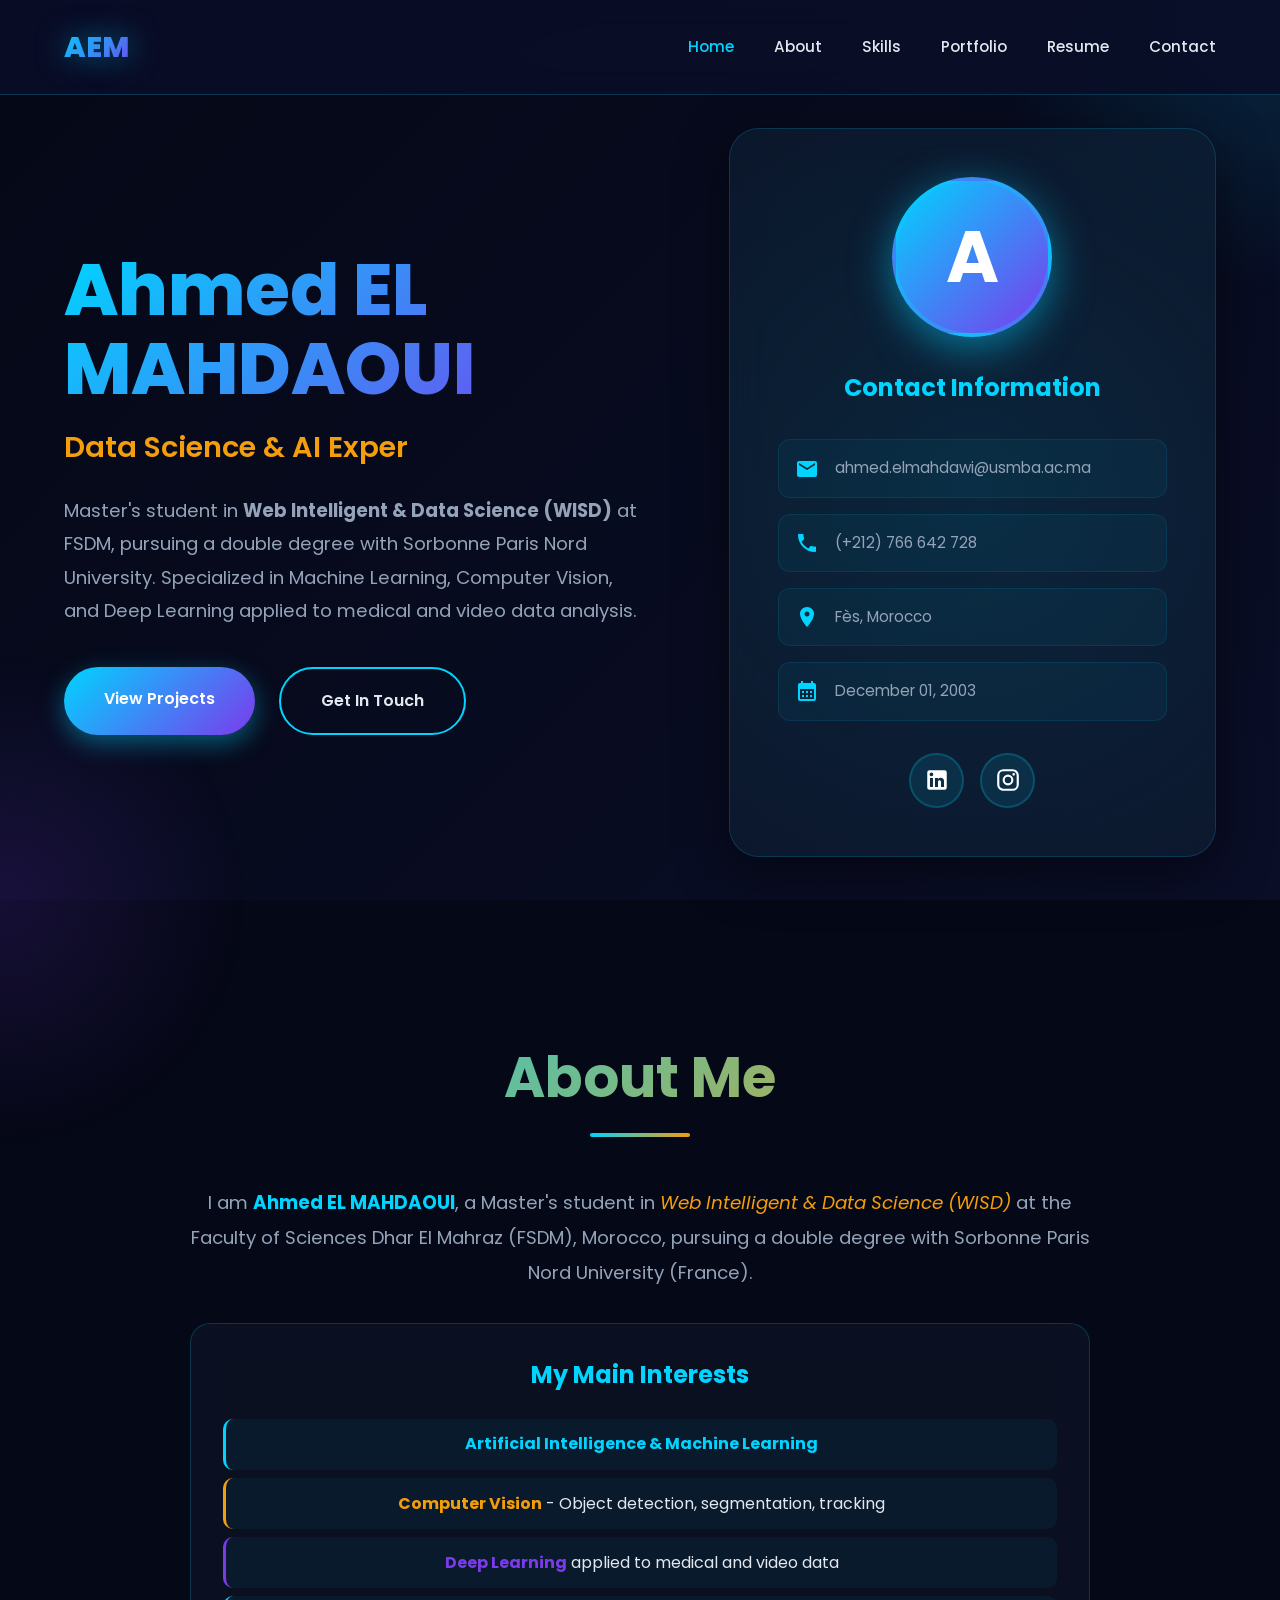
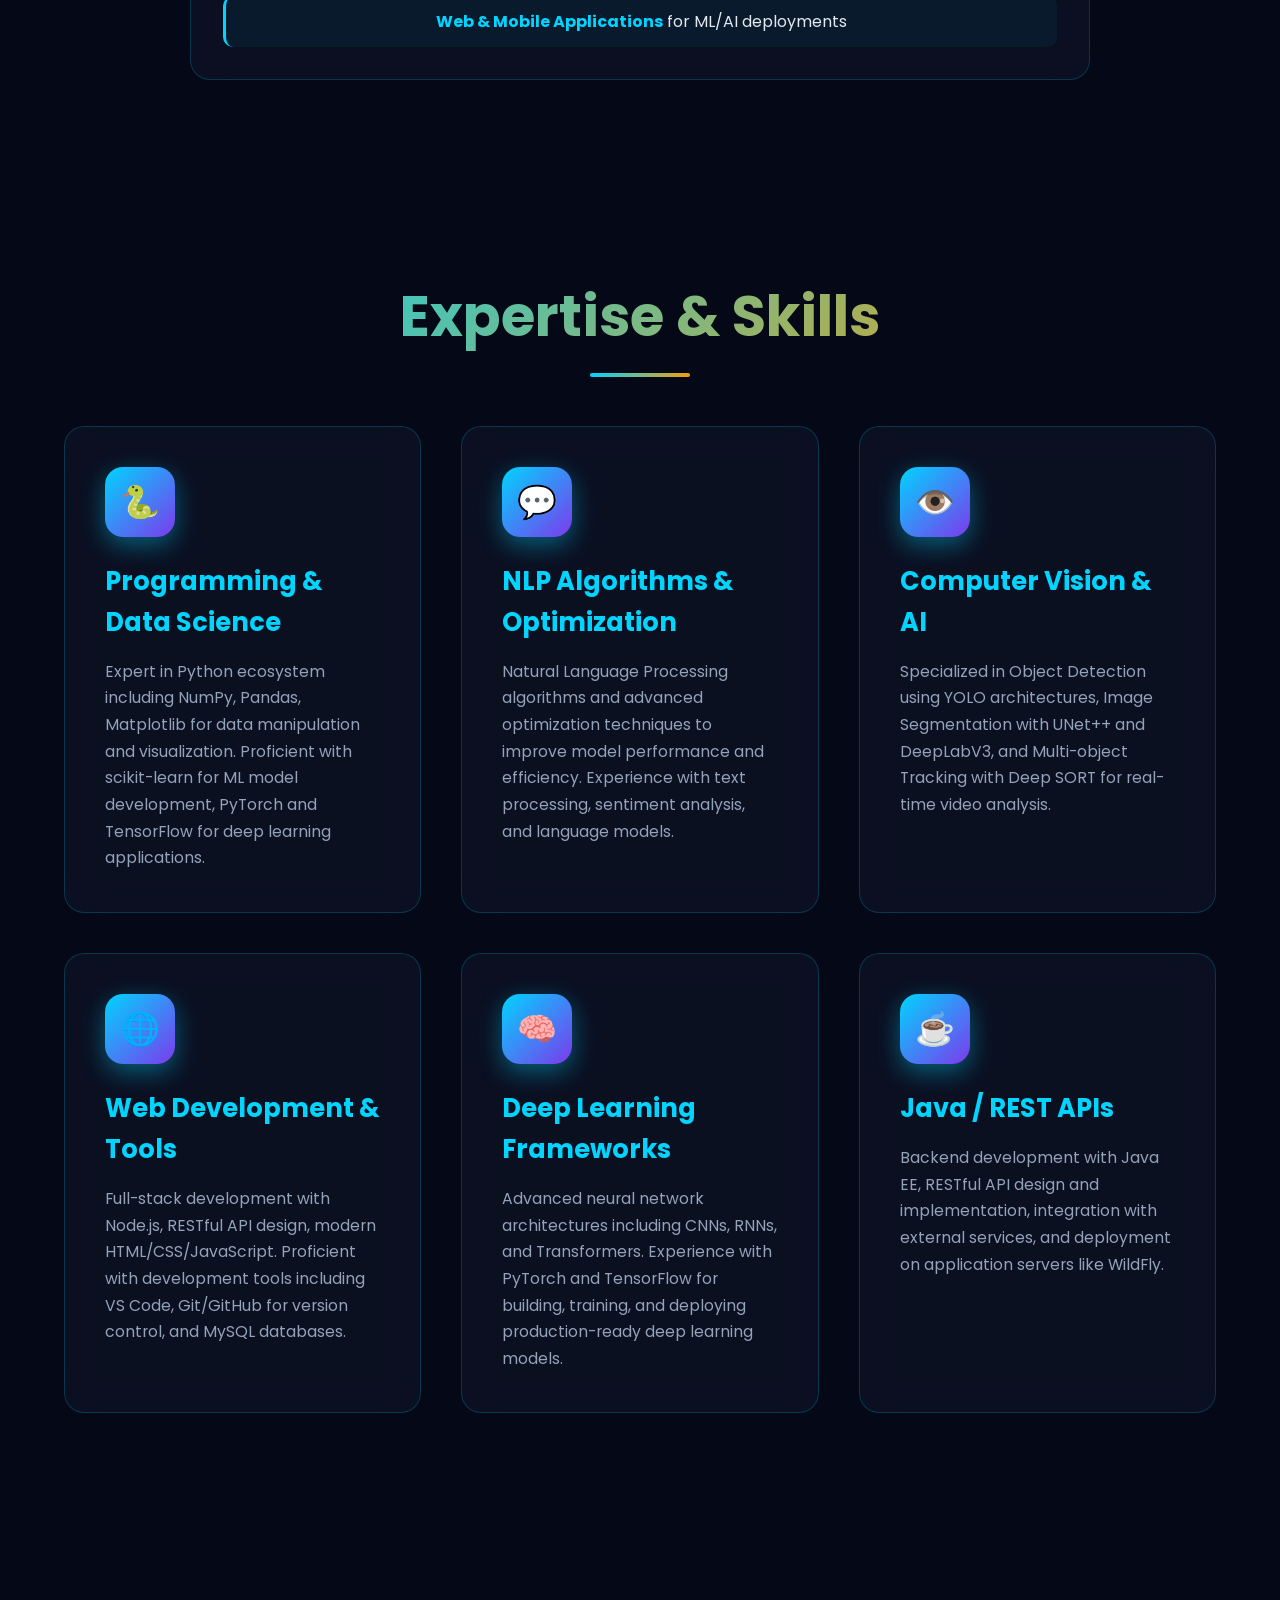
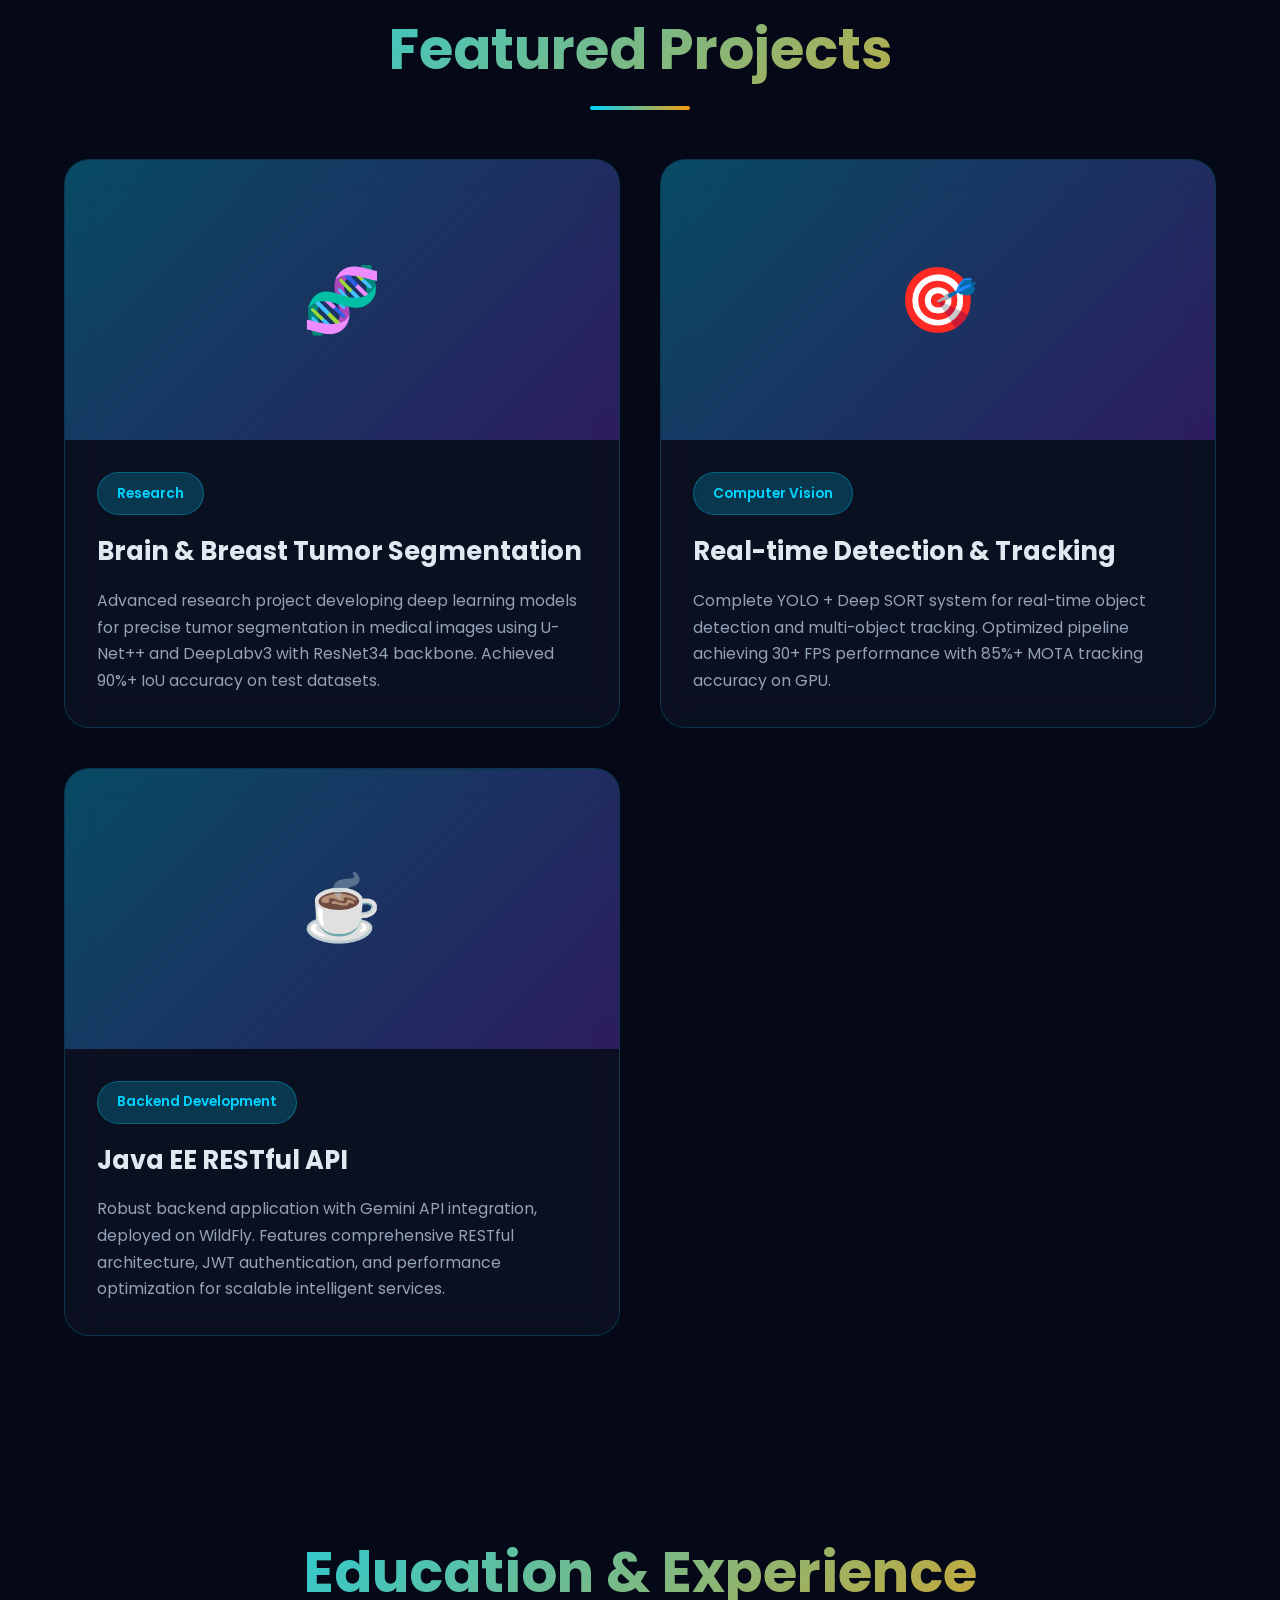
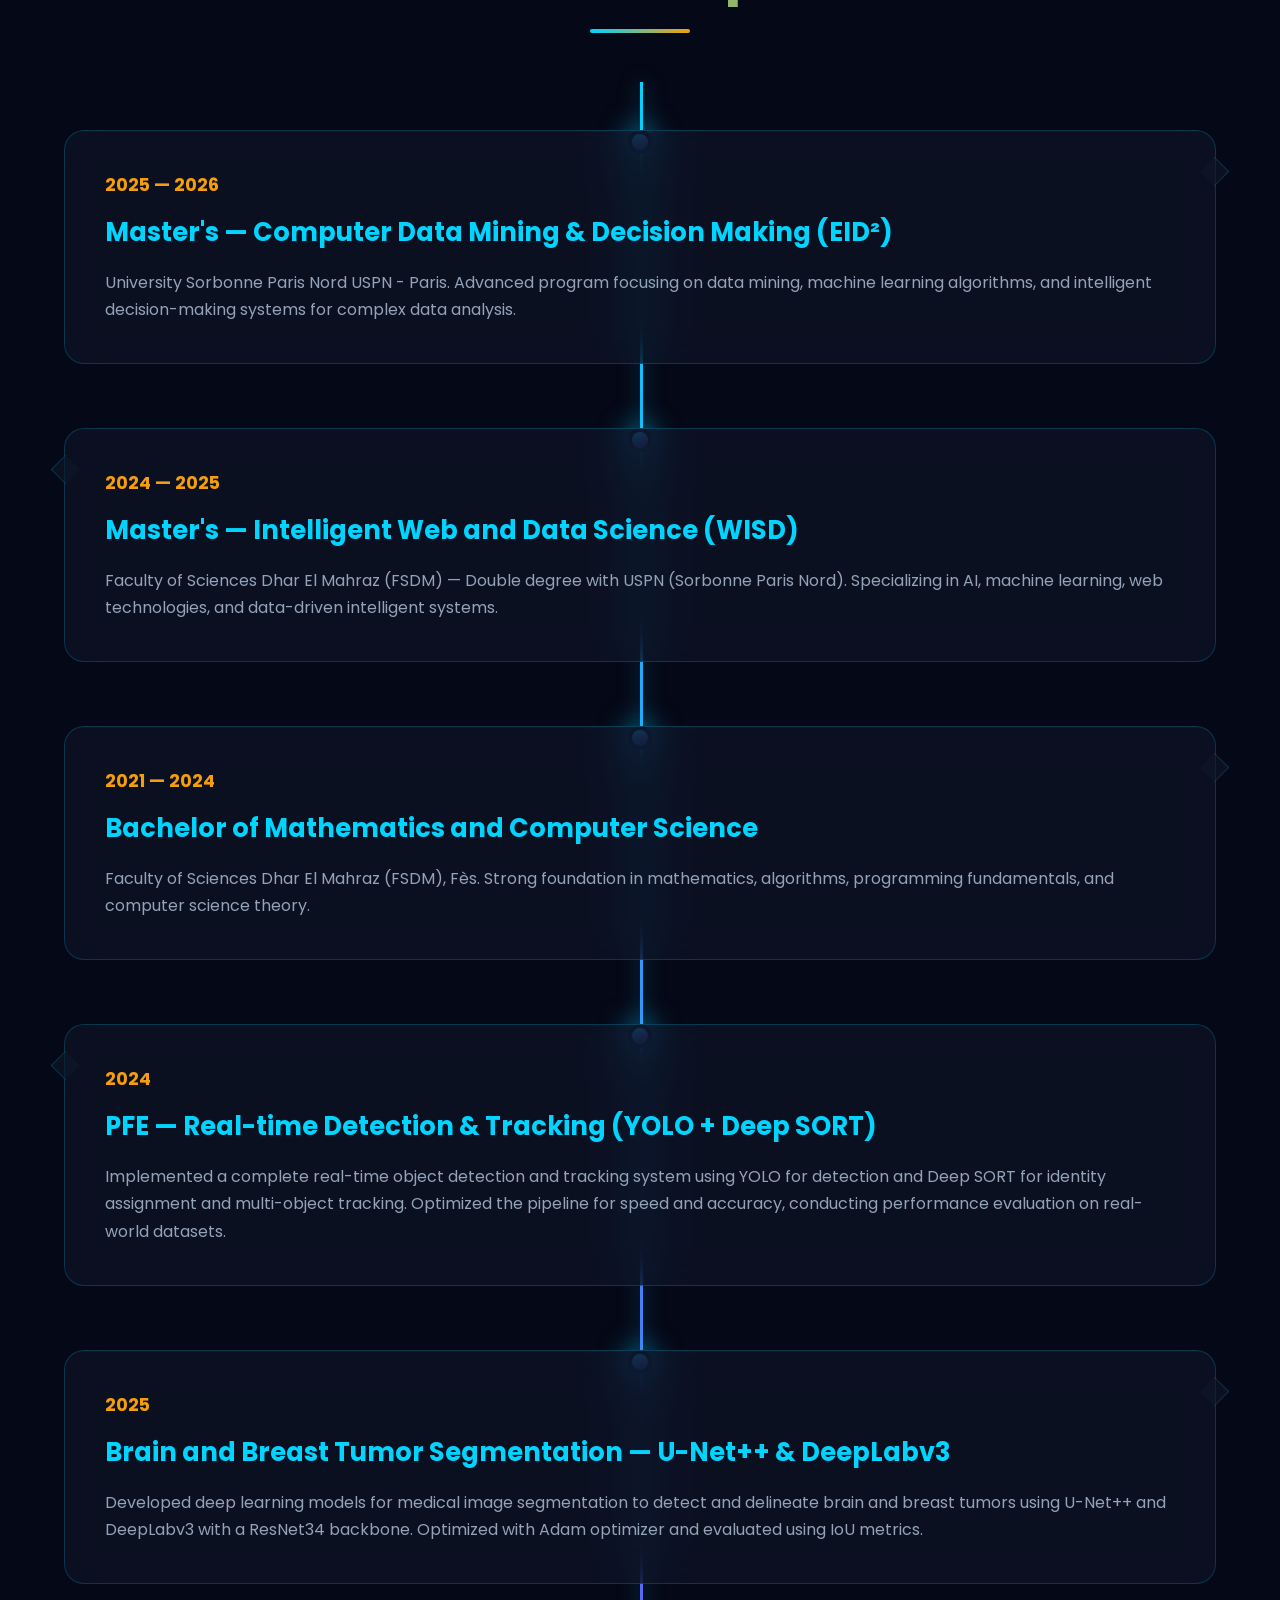
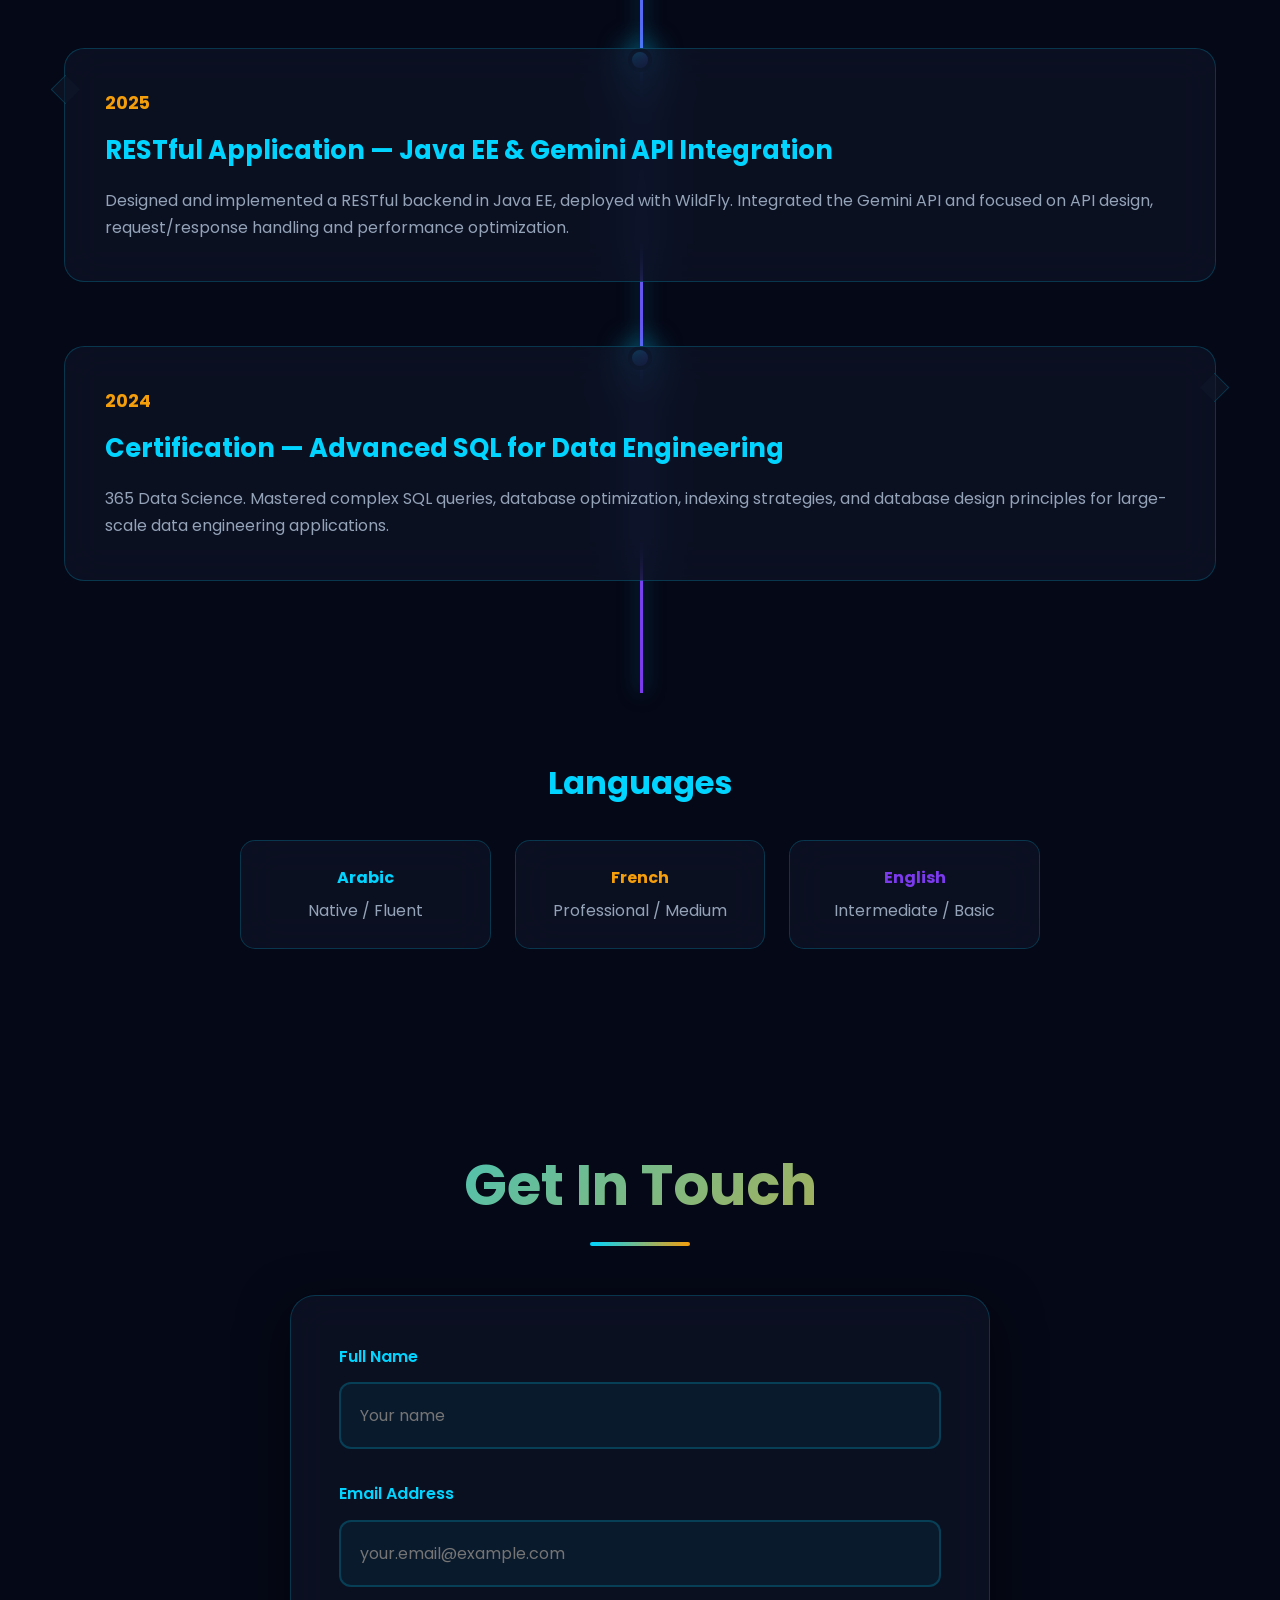
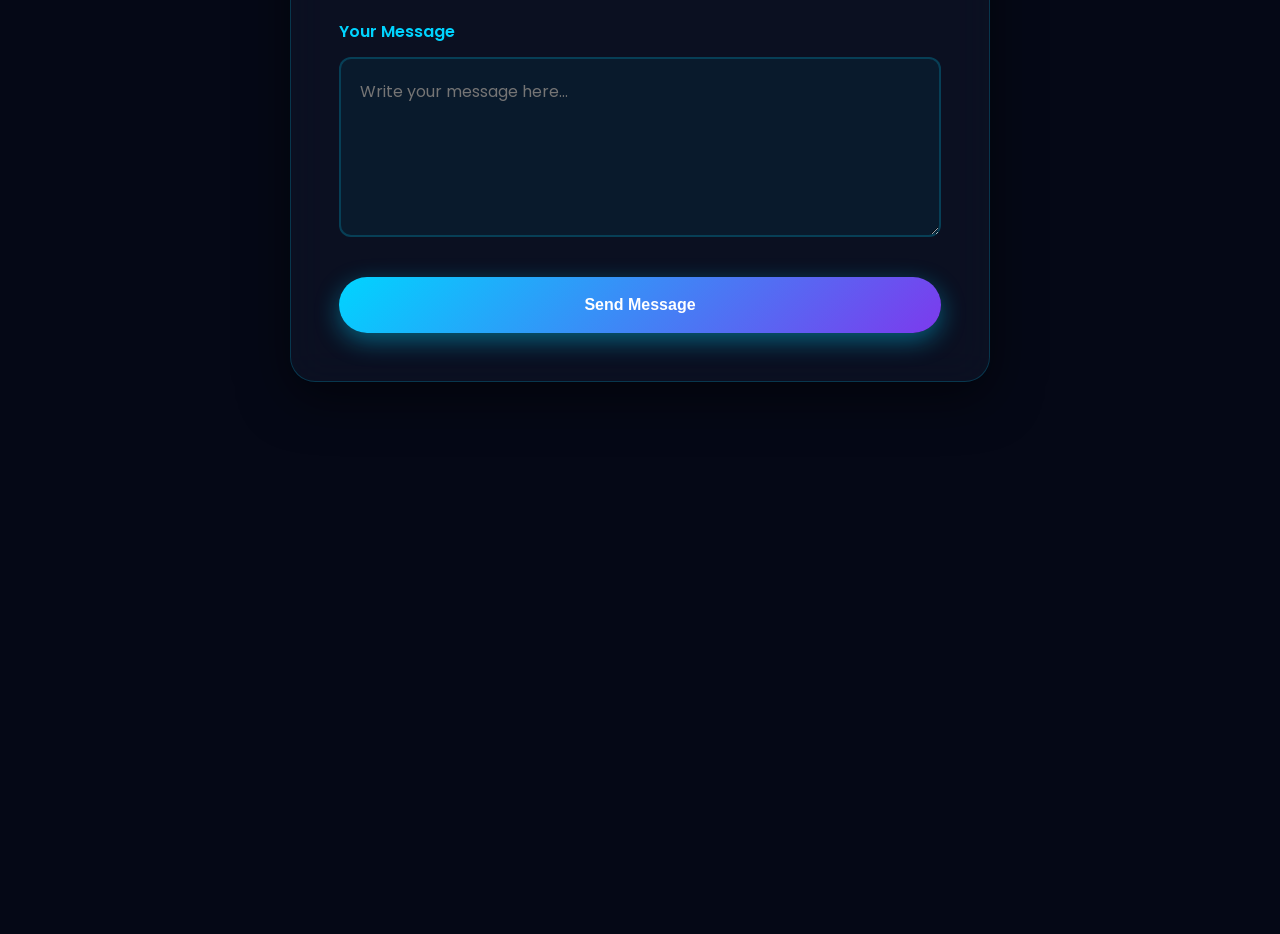
==== index.html @ 6e20c912 "Update email address in contact information" ====
<!DOCTYPE html>
<html lang="en">
<head>
  <meta charset="UTF-8">
  <meta name="viewport" content="width=device-width, initial-scale=1.0">
  <title>Ahmed EL MAHDAOUI | Data Science & AI Expert</title>
  <link href="https://fonts.googleapis.com/css2?family=Poppins:wght@300;400;500;600;700;800&display=swap" rel="stylesheet">
  <style>
    * {
      margin: 0;
      padding: 0;
      box-sizing: border-box;
    }

    :root {
      --primary: #00d4ff;
      --secondary: #7c3aed;
      --accent: #f59e0b;
      --dark: #0a0e27;
      --darker: #050816;
      --card-bg: rgba(15, 23, 42, 0.6);
      --light: #e2e8f0;
      --gray: #94a3b8;
    }

    body {
      font-family: 'Poppins', sans-serif;
      background: var(--darker);
      color: var(--light);
      overflow-x: hidden;
      line-height: 1.6;
    }

    /* Animated Background */
    .bg-animation {
      position: fixed;
      top: 0;
      left: 0;
      width: 100%;
      height: 100%;
      z-index: -1;
      background: linear-gradient(135deg, var(--darker) 0%, var(--dark) 100%);
    }

    .bg-animation::before {
      content: '';
      position: absolute;
      width: 600px;
      height: 600px;
      background: radial-gradient(circle, rgba(0, 212, 255, 0.15) 0%, transparent 70%);
      border-radius: 50%;
      top: -300px;
      right: -300px;
      animation: float 25s ease-in-out infinite;
    }

    .bg-animation::after {
      content: '';
      position: absolute;
      width: 500px;
      height: 500px;
      background: radial-gradient(circle, rgba(124, 58, 237, 0.15) 0%, transparent 70%);
      border-radius: 50%;
      bottom: -250px;
      left: -250px;
      animation: float 20s ease-in-out infinite reverse;
    }

    @keyframes float {
      0%, 100% { transform: translate(0, 0) rotate(0deg); }
      33% { transform: translate(50px, -80px) rotate(120deg); }
      66% { transform: translate(-30px, 40px) rotate(240deg); }
    }

    /* Navigation */
    nav {
      position: fixed;
      top: 0;
      width: 100%;
      padding: 1.5rem 5%;
      background: rgba(10, 14, 39, 0.9);
      backdrop-filter: blur(15px);
      z-index: 1000;
      border-bottom: 1px solid rgba(0, 212, 255, 0.2);
      animation: slideDown 0.6s ease-out;
    }

    @keyframes slideDown {
      from { transform: translateY(-100%); opacity: 0; }
      to { transform: translateY(0); opacity: 1; }
    }

    nav .container {
      max-width: 1400px;
      margin: 0 auto;
      display: flex;
      justify-content: space-between;
      align-items: center;
    }

    .logo {
      font-size: 1.8rem;
      font-weight: 800;
      background: linear-gradient(135deg, var(--primary), var(--secondary));
      -webkit-background-clip: text;
      -webkit-text-fill-color: transparent;
      background-clip: text;
      text-shadow: 0 0 30px rgba(0, 212, 255, 0.5);
    }

    .nav-links {
      display: flex;
      gap: 2.5rem;
      list-style: none;
    }

    .nav-links a {
      color: var(--light);
      text-decoration: none;
      font-weight: 500;
      position: relative;
      transition: all 0.3s;
      font-size: 0.95rem;
    }

    .nav-links a::after {
      content: '';
      position: absolute;
      bottom: -5px;
      left: 0;
      width: 0;
      height: 2px;
      background: linear-gradient(90deg, var(--primary), var(--accent));
      transition: width 0.3s;
    }

    .nav-links a:hover {
      color: var(--primary);
    }

    .nav-links a:hover::after {
      width: 100%;
    }

    /* Hero Section */
    .hero {
      min-height: 100vh;
      display: flex;
      align-items: center;
      padding: 8rem 5% 5rem;
      position: relative;
    }

    .hero-content {
      max-width: 1400px;
      margin: 0 auto;
      width: 100%;
      display: grid;
      grid-template-columns: 1.2fr 1fr;
      gap: 5rem;
      align-items: center;
    }

    .hero-text h1 {
      font-size: 4.5rem;
      font-weight: 800;
      margin-bottom: 1rem;
      background: linear-gradient(135deg, var(--primary), var(--secondary));
      -webkit-background-clip: text;
      -webkit-text-fill-color: transparent;
      background-clip: text;
      animation: fadeInUp 0.8s ease-out;
      line-height: 1.1;
    }

    .hero-text .subtitle {
      font-size: 1.8rem;
      color: var(--accent);
      margin-bottom: 1.5rem;
      font-weight: 600;
      animation: fadeInUp 0.8s ease-out 0.2s backwards;
    }

    .hero-text p {
      font-size: 1.15rem;
      color: var(--gray);
      margin-bottom: 2.5rem;
      line-height: 1.8;
      animation: fadeInUp 0.8s ease-out 0.4s backwards;
    }

    @keyframes fadeInUp {
      from { opacity: 0; transform: translateY(40px); }
      to { opacity: 1; transform: translateY(0); }
    }

    .cta-buttons {
      display: flex;
      gap: 1.5rem;
      animation: fadeInUp 0.8s ease-out 0.6s backwards;
    }

    .btn {
      padding: 1.2rem 2.5rem;
      border: none;
      border-radius: 50px;
      font-size: 1rem;
      font-weight: 600;
      cursor: pointer;
      transition: all 0.4s;
      text-decoration: none;
      display: inline-block;
      position: relative;
      overflow: hidden;
    }

    .btn::before {
      content: '';
      position: absolute;
      top: 50%;
      left: 50%;
      width: 0;
      height: 0;
      border-radius: 50%;
      background: rgba(255, 255, 255, 0.3);
      transform: translate(-50%, -50%);
      transition: width 0.6s, height 0.6s;
    }

    .btn:hover::before {
      width: 300px;
      height: 300px;
    }

    .btn span {
      position: relative;
      z-index: 1;
    }

    .btn-primary {
      background: linear-gradient(135deg, var(--primary), var(--secondary));
      color: white;
      box-shadow: 0 8px 25px rgba(0, 212, 255, 0.4);
    }

    .btn-primary:hover {
      transform: translateY(-3px);
      box-shadow: 0 12px 35px rgba(0, 212, 255, 0.6);
    }

    .btn-secondary {
      background: transparent;
      color: var(--light);
      border: 2px solid var(--primary);
    }

    .btn-secondary:hover {
      background: rgba(0, 212, 255, 0.1);
      transform: translateY(-3px);
      border-color: var(--accent);
    }

    /* Profile Card */
    .profile-card {
      background: var(--card-bg);
      backdrop-filter: blur(20px);
      border-radius: 30px;
      padding: 3rem;
      border: 1px solid rgba(0, 212, 255, 0.2);
      box-shadow: 0 15px 50px rgba(0, 0, 0, 0.5);
      animation: fadeInRight 0.8s ease-out;
      position: relative;
      overflow: hidden;
    }

    @keyframes fadeInRight {
      from { opacity: 0; transform: translateX(60px); }
      to { opacity: 1; transform: translateX(0); }
    }

    .profile-card::before {
      content: '';
      position: absolute;
      top: -50%;
      right: -50%;
      width: 200%;
      height: 200%;
      background: radial-gradient(circle, rgba(0, 212, 255, 0.1) 0%, transparent 70%);
      animation: rotate 25s linear infinite;
    }

    @keyframes rotate {
      from { transform: rotate(0deg); }
      to { transform: rotate(360deg); }
    }

    .profile-card > * {
      position: relative;
      z-index: 1;
    }

    .profile-img {
      width: 160px;
      height: 160px;
      border-radius: 50%;
      background: linear-gradient(135deg, var(--primary), var(--secondary));
      display: flex;
      align-items: center;
      justify-content: center;
      font-size: 4.5rem;
      font-weight: 700;
      color: white;
      margin: 0 auto 2rem;
      box-shadow: 0 10px 40px rgba(0, 212, 255, 0.5);
      border: 4px solid rgba(0, 212, 255, 0.3);
    }

    .profile-card h2 {
      text-align: center;
      margin-bottom: 1.5rem;
      font-size: 1.5rem;
      color: var(--primary);
    }

    .contact-info {
      display: flex;
      flex-direction: column;
      gap: 1rem;
      margin-top: 2rem;
    }

    .contact-item {
      display: flex;
      align-items: center;
      gap: 1rem;
      padding: 1rem;
      background: rgba(0, 212, 255, 0.05);
      border-radius: 12px;
      border: 1px solid rgba(0, 212, 255, 0.1);
      transition: all 0.3s;
    }

    .contact-item:hover {
      background: rgba(0, 212, 255, 0.1);
      transform: translateX(8px);
      border-color: rgba(0, 212, 255, 0.3);
    }

    .contact-item svg {
      width: 24px;
      height: 24px;
      fill: var(--primary);
      flex-shrink: 0;
    }

    .contact-item span {
      color: var(--gray);
      font-size: 0.95rem;
    }

    .social-links {
      display: flex;
      gap: 1rem;
      justify-content: center;
      margin-top: 2rem;
    }

    .social-link {
      width: 55px;
      height: 55px;
      border-radius: 50%;
      background: rgba(0, 212, 255, 0.1);
      display: flex;
      align-items: center;
      justify-content: center;
      transition: all 0.4s;
      text-decoration: none;
      border: 2px solid rgba(0, 212, 255, 0.2);
    }

    .social-link:hover {
      background: linear-gradient(135deg, var(--primary), var(--secondary));
      transform: translateY(-8px) rotate(5deg);
      box-shadow: 0 10px 30px rgba(0, 212, 255, 0.5);
    }

    .social-link svg {
      width: 26px;
      height: 26px;
      fill: white;
    }

    /* Section Styles */
    section {
      padding: 6rem 5%;
      max-width: 1400px;
      margin: 0 auto;
    }

    .section-title {
      font-size: 3.5rem;
      font-weight: 700;
      text-align: center;
      margin-bottom: 4rem;
      background: linear-gradient(135deg, var(--primary), var(--accent));
      -webkit-background-clip: text;
      -webkit-text-fill-color: transparent;
      background-clip: text;
      position: relative;
    }

    .section-title::after {
      content: '';
      position: absolute;
      bottom: -15px;
      left: 50%;
      transform: translateX(-50%);
      width: 100px;
      height: 4px;
      background: linear-gradient(90deg, var(--primary), var(--accent));
      border-radius: 2px;
    }

    /* Skills Grid */
    .skills-grid {
      display: grid;
      grid-template-columns: repeat(auto-fit, minmax(320px, 1fr));
      gap: 2.5rem;
      margin-top: 3rem;
    }

    .skill-card {
      background: var(--card-bg);
      backdrop-filter: blur(20px);
      padding: 2.5rem;
      border-radius: 20px;
      border: 1px solid rgba(0, 212, 255, 0.2);
      transition: all 0.4s;
      cursor: pointer;
      position: relative;
      overflow: hidden;
    }

    .skill-card::before {
      content: '';
      position: absolute;
      top: 0;
      left: -100%;
      width: 100%;
      height: 100%;
      background: linear-gradient(90deg, transparent, rgba(0, 212, 255, 0.1), transparent);
      transition: left 0.5s;
    }

    .skill-card:hover::before {
      left: 100%;
    }

    .skill-card:hover {
      transform: translateY(-12px) scale(1.02);
      background: rgba(0, 212, 255, 0.08);
      box-shadow: 0 15px 50px rgba(0, 212, 255, 0.4);
      border-color: var(--primary);
    }

    .skill-icon {
      width: 70px;
      height: 70px;
      background: linear-gradient(135deg, var(--primary), var(--secondary));
      border-radius: 18px;
      display: flex;
      align-items: center;
      justify-content: center;
      margin-bottom: 1.5rem;
      font-size: 2rem;
      box-shadow: 0 8px 25px rgba(0, 212, 255, 0.4);
    }

    .skill-card h3 {
      font-size: 1.6rem;
      margin-bottom: 1rem;
      color: var(--primary);
    }

    .skill-card p {
      color: var(--gray);
      line-height: 1.7;
      font-size: 0.98rem;
    }

    /* Projects Grid */
    .projects-grid {
      display: grid;
      grid-template-columns: repeat(auto-fit, minmax(380px, 1fr));
      gap: 2.5rem;
      margin-top: 3rem;
    }

    .project-card {
      background: var(--card-bg);
      backdrop-filter: blur(20px);
      border-radius: 25px;
      overflow: hidden;
      border: 1px solid rgba(0, 212, 255, 0.2);
      transition: all 0.4s;
      cursor: pointer;
      position: relative;
    }

    .project-card::after {
      content: '';
      position: absolute;
      inset: 0;
      border-radius: 25px;
      padding: 2px;
      background: linear-gradient(135deg, var(--primary), var(--secondary));
      -webkit-mask: linear-gradient(#fff 0 0) content-box, linear-gradient(#fff 0 0);
      -webkit-mask-composite: xor;
      mask-composite: exclude;
      opacity: 0;
      transition: opacity 0.4s;
    }

    .project-card:hover::after {
      opacity: 1;
    }

    .project-card:hover {
      transform: translateY(-15px);
      box-shadow: 0 20px 60px rgba(0, 212, 255, 0.4);
    }

    .project-img {
      width: 100%;
      height: 280px;
      background: linear-gradient(135deg, rgba(0, 212, 255, 0.3), rgba(124, 58, 237, 0.3));
      display: flex;
      align-items: center;
      justify-content: center;
      font-size: 4rem;
      position: relative;
      overflow: hidden;
    }

    .project-img::before {
      content: '';
      position: absolute;
      top: 0;
      left: -100%;
      width: 100%;
      height: 100%;
      background: linear-gradient(90deg, transparent, rgba(255, 255, 255, 0.3), transparent);
      transition: left 0.6s;
    }

    .project-card:hover .project-img::before {
      left: 100%;
    }

    .project-content {
      padding: 2rem;
    }

    .project-tag {
      display: inline-block;
      padding: 0.6rem 1.2rem;
      background: rgba(0, 212, 255, 0.2);
      border-radius: 25px;
      font-size: 0.85rem;
      color: var(--primary);
      margin-bottom: 1rem;
      font-weight: 600;
      border: 1px solid rgba(0, 212, 255, 0.3);
    }

    .project-card h3 {
      font-size: 1.6rem;
      margin-bottom: 1rem;
      color: var(--light);
    }

    .project-card p {
      color: var(--gray);
      line-height: 1.7;
      font-size: 0.98rem;
    }

    /* Timeline */
    .timeline {
      position: relative;
      padding: 3rem 0;
    }

    .timeline::before {
      content: '';
      position: absolute;
      left: 50%;
      top: 0;
      bottom: 0;
      width: 3px;
      background: linear-gradient(180deg, var(--primary), var(--secondary));
      box-shadow: 0 0 20px rgba(0, 212, 255, 0.5);
    }

    .timeline-item {
      display: flex;
      gap: 3rem;
      margin-bottom: 4rem;
      position: relative;
    }

    .timeline-item:nth-child(even) {
      flex-direction: row-reverse;
    }

    .timeline-content {
      flex: 1;
      background: var(--card-bg);
      backdrop-filter: blur(20px);
      padding: 2.5rem;
      border-radius: 20px;
      border: 1px solid rgba(0, 212, 255, 0.2);
      transition: all 0.4s;
      position: relative;
    }

    .timeline-content::before {
      content: '';
      position: absolute;
      top: 30px;
      width: 20px;
      height: 20px;
      background: var(--card-bg);
      border: 1px solid rgba(0, 212, 255, 0.2);
      transform: rotate(45deg);
    }

    .timeline-item:nth-child(odd) .timeline-content::before {
      right: -10px;
      border-left: none;
      border-bottom: none;
    }

    .timeline-item:nth-child(even) .timeline-content::before {
      left: -10px;
      border-right: none;
      border-top: none;
    }

    .timeline-content:hover {
      transform: scale(1.03);
      background: rgba(0, 212, 255, 0.08);
      box-shadow: 0 15px 40px rgba(0, 212, 255, 0.3);
      border-color: var(--primary);
    }

    .timeline-dot {
      width: 24px;
      height: 24px;
      background: linear-gradient(135deg, var(--primary), var(--secondary));
      border-radius: 50%;
      position: absolute;
      left: 50%;
      transform: translateX(-50%);
      box-shadow: 0 0 30px rgba(0, 212, 255, 0.8);
      border: 4px solid var(--darker);
    }

    .timeline-date {
      color: var(--accent);
      font-weight: 700;
      margin-bottom: 0.8rem;
      font-size: 1.1rem;
    }

    .timeline-content h3 {
      font-size: 1.6rem;
      margin-bottom: 1rem;
      color: var(--primary);
    }

    .timeline-content p {
      color: var(--gray);
      line-height: 1.7;
    }

    /* Contact Form */
    .contact-form {
      max-width: 700px;
      margin: 3rem auto;
      background: var(--card-bg);
      backdrop-filter: blur(20px);
      padding: 3rem;
      border-radius: 25px;
      border: 1px solid rgba(0, 212, 255, 0.2);
      box-shadow: 0 15px 50px rgba(0, 0, 0, 0.5);
    }

    .form-group {
      margin-bottom: 2rem;
    }

    .form-group label {
      display: block;
      margin-bottom: 0.8rem;
      color: var(--primary);
      font-weight: 600;
    }

    .form-group input,
    .form-group textarea {
      width: 100%;
      padding: 1.2rem;
      background: rgba(0, 212, 255, 0.05);
      border: 2px solid rgba(0, 212, 255, 0.2);
      border-radius: 12px;
      color: var(--light);
      font-family: inherit;
      transition: all 0.3s;
      font-size: 1rem;
    }

    .form-group input:focus,
    .form-group textarea:focus {
      outline: none;
      border-color: var(--primary);
      background: rgba(0, 212, 255, 0.1);
      box-shadow: 0 0 20px rgba(0, 212, 255, 0.3);
    }

    .form-group textarea {
      resize: vertical;
      min-height: 180px;
    }

    /* Scroll Animation */
    .scroll-reveal {
      opacity: 0;
      transform: translateY(60px);
      transition: all 0.8s ease-out;
    }

    .scroll-reveal.active {
      opacity: 1;
      transform: translateY(0);
    }

    /* Responsive */
    @media (max-width: 1024px) {
      .hero-content {
        grid-template-columns: 1fr;
        gap: 3rem;
      }

      .hero-text h1 {
        font-size: 3.5rem;
      }

      .timeline::before {
        left: 30px;
      }

      .timeline-item {
        flex-direction: column !important;
        padding-left: 80px;
      }

      .timeline-dot {
        left: 30px;
      }

      .timeline-content::before {
        display: none;
      }
    }

    @media (max-width: 768px) {
      .hero-text h1 {
        font-size: 2.8rem;
      }

      .hero-text .subtitle {
        font-size: 1.4rem;
      }

      .nav-links {
        display: none;
      }

      .section-title {
        font-size: 2.5rem;
      }

      .skills-grid,
      .projects-grid {
        grid-template-columns: 1fr;
      }

      .cta-buttons {
        flex-direction: column;
      }

      .btn {
        width: 100%;
        text-align: center;
      }
    }

    /* Loader */
    .page-loader {
      position: fixed;
      inset: 0;
      background: var(--darker);
      display: flex;
      align-items: center;
      justify-content: center;
      z-index: 9999;
      transition: opacity 0.5s, visibility 0.5s;
    }

    .page-loader.hidden {
      opacity: 0;
      visibility: hidden;
    }

    .loader {
      width: 60px;
      height: 60px;
      border: 4px solid rgba(0, 212, 255, 0.2);
      border-top-color: var(--primary);
      border-radius: 50%;
      animation: spin 1s linear infinite;
    }

    @keyframes spin {
      to { transform: rotate(360deg); }
    }
  </style>
</head>
<body>
  <div class="page-loader" id="loader">
    <div class="loader"></div>
  </div>

  <div class="bg-animation"></div>

  <nav>
    <div class="container">
      <div class="logo">AEM</div>
      <ul class="nav-links">
        <li><a href="#home">Home</a></li>
        <li><a href="#about">About</a></li>
        <li><a href="#skills">Skills</a></li>
        <li><a href="#projects">Portfolio</a></li>
        <li><a href="#experience">Resume</a></li>
        <li><a href="#contact">Contact</a></li>
      </ul>
    </div>
  </nav>

  <section id="home" class="hero">
    <div class="hero-content">
      <div class="hero-text">
        <h1>Ahmed EL MAHDAOUI</h1>
        <div class="subtitle">Data Science & AI Expert</div>
        <p>Master's student in <strong>Web Intelligent & Data Science (WISD)</strong> at FSDM, pursuing a double degree with Sorbonne Paris Nord University. Specialized in Machine Learning, Computer Vision, and Deep Learning applied to medical and video data analysis.</p>
        <div class="cta-buttons">
          <a href="#projects" class="btn btn-primary"><span>View Projects</span></a>
          <a href="#contact" class="btn btn-secondary"><span>Get In Touch</span></a>
        </div>
      </div>

      <div class="profile-card">
        <div class="profile-img">A</div>
        <h2>Contact Information</h2>
        <div class="contact-info">
          <div class="contact-item">
            <svg xmlns="http://www.w3.org/2000/svg" viewBox="0 0 24 24"><path d="M20 4H4c-1.1 0-2 .9-2 2v12c0 1.1.9 2 2 2h16c1.1 0 2-.9 2-2V6c0-1.1-.9-2-2-2zm0 4l-8 5-8-5V6l8 5 8-5v2z"/></svg>
            <span>ahmed.elmahdawi@usmba.ac.ma</span>
          </div>
          <div class="contact-item">
            <svg xmlns="http://www.w3.org/2000/svg" viewBox="0 0 24 24"><path d="M6.62 10.79c1.44 2.83 3.76 5.14 6.59 6.59l2.2-2.2c.27-.27.67-.36 1.02-.24 1.12.37 2.33.57 3.57.57.55 0 1 .45 1 1V20c0 .55-.45 1-1 1-9.39 0-17-7.61-17-17 0-.55.45-1 1-1h3.5c.55 0 1 .45 1 1 0 1.25.2 2.45.57 3.57.11.35.03.74-.25 1.02l-2.2 2.2z"/></svg>
            <span>(+212) 766 642 728</span>
          </div>
          <div class="contact-item">
            <svg xmlns="http://www.w3.org/2000/svg" viewBox="0 0 24 24"><path d="M12 2C8.13 2 5 5.13 5 9c0 5.25 7 13 7 13s7-7.75 7-13c0-3.87-3.13-7-7-7zm0 9.5c-1.38 0-2.5-1.12-2.5-2.5s1.12-2.5 2.5-2.5 2.5 1.12 2.5 2.5-1.12 2.5-2.5 2.5z"/></svg>
            <span>Fès, Morocco</span>
          </div>
          <div class="contact-item">
            <svg xmlns="http://www.w3.org/2000/svg" viewBox="0 0 24 24"><path d="M19 4h-1V2h-2v2H8V2H6v2H5c-1.11 0-1.99.9-1.99 2L3 20c0 1.1.89 2 2 2h14c1.1 0 2-.9 2-2V6c0-1.1-.9-2-2-2zm0 16H5V10h14v10zM9 14H7v-2h2v2zm4 0h-2v-2h2v2zm4 0h-2v-2h2v2zm-8 4H7v-2h2v2zm4 0h-2v-2h2v2zm4 0h-2v-2h2v2z"/></svg>
            <span>December 01, 2003</span>
          </div>
        </div>
        <div class="social-links">
          <a href="https://www.linkedin.com/in/ahmed-el-mahdaoui-00bab9282/" target="_blank" class="social-link">
            <svg xmlns="http://www.w3.org/2000/svg" viewBox="0 0 24 24"><path d="M19 3a2 2 0 0 1 2 2v14a2 2 0 0 1-2 2H5a2 2 0 0 1-2-2V5a2 2 0 0 1 2-2h14m-.5 15.5v-5.3a3.26 3.26 0 0 0-3.26-3.26c-.85 0-1.84.52-2.32 1.3v-1.11h-2.79v8.37h2.79v-4.93c0-.77.62-1.4 1.39-1.4a1.4 1.4 0 0 1 1.4 1.4v4.93h2.79M6.88 8.56a1.68 1.68 0 0 0 1.68-1.68c0-.93-.75-1.69-1.68-1.69a1.69 1.69 0 0 0-1.69 1.69c0 .93.76 1.68 1.69 1.68m1.39 9.94v-8.37H5.5v8.37h2.77z"/></svg>
          </a>
          <a href="#" class="social-link">
            <svg xmlns="http://www.w3.org/2000/svg" viewBox="0 0 24 24"><path d="M7.8 2h8.4C19.4 2 22 4.6 22 7.8v8.4a5.8 5.8 0 0 1-5.8 5.8H7.8C4.6 22 2 19.4 2 16.2V7.8A5.8 5.8 0 0 1 7.8 2m-.2 2A3.6 3.6 0 0 0 4 7.6v8.8C4 18.39 5.61 20 7.6 20h8.8a3.6 3.6 0 0 0 3.6-3.6V7.6C20 5.61 18.39 4 16.4 4H7.6m9.65 1.5a1.25 1.25 0 0 1 1.25 1.25A1.25 1.25 0 0 1 17.25 8 1.25 1.25 0 0 1 16 6.75a1.25 1.25 0 0 1 1.25-1.25M12 7a5 5 0 0 1 5 5 5 5 0 0 1-5 5 5 5 0 0 1-5-5 5 5 0 0 1 5-5m0 2a3 3 0 0 0-3 3 3 3 0 0 0 3 3 3 3 0 0 0 3-3 3 3 0 0 0-3-3z"/></svg>
          </a>
        </div>
      </div>
    </div>
  </section>

  <section id="about" class="scroll-reveal">
    <h2 class="section-title">About Me</h2>
    <div style="max-width: 900px; margin: 0 auto; text-align: center;">
      <p style="font-size: 1.15rem; color: var(--gray); line-height: 1.9; margin-bottom: 2rem;">
        I am <strong style="color: var(--primary);">Ahmed EL MAHDAOUI</strong>, a Master's student in <em style="color: var(--accent);">Web Intelligent & Data Science (WISD)</em> at the Faculty of Sciences Dhar El Mahraz (FSDM), Morocco, pursuing a double degree with Sorbonne Paris Nord University (France).
      </p>
      <div style="background: var(--card-bg); backdrop-filter: blur(20px); padding: 2rem; border-radius: 20px; border: 1px solid rgba(0, 212, 255, 0.2); margin-top: 2rem;">
        <h3 style="color: var(--primary); margin-bottom: 1.5rem; font-size: 1.5rem;">My Main Interests</h3>
        <ul style="list-style: none; padding: 0;">
          <li style="padding: 0.8rem; margin-bottom: 0.5rem; background: rgba(0, 212, 255, 0.05); border-radius: 10px; border-left: 3px solid var(--primary);">
            <strong style="color: var(--primary);">Artificial Intelligence & Machine Learning</strong>
          </li>
          <li style="padding: 0.8rem; margin-bottom: 0.5rem; background: rgba(0, 212, 255, 0.05); border-radius: 10px; border-left: 3px solid var(--accent);">
            <strong style="color: var(--accent);">Computer Vision</strong> - Object detection, segmentation, tracking
          </li>
          <li style="padding: 0.8rem; margin-bottom: 0.5rem; background: rgba(0, 212, 255, 0.05); border-radius: 10px; border-left: 3px solid var(--secondary);">
            <strong style="color: var(--secondary);">Deep Learning</strong> applied to medical and video data
          </li>
          <li style="padding: 0.8rem; background: rgba(0, 212, 255, 0.05); border-radius: 10px; border-left: 3px solid var(--primary);">
            <strong style="color: var(--primary);">Web & Mobile Applications</strong> for ML/AI deployments
          </li>
        </ul>
      </div>
    </div>
  </section>

  <section id="skills" class="scroll-reveal">
    <h2 class="section-title">Expertise & Skills</h2>
    <div class="skills-grid">
      <div class="skill-card">
        <div class="skill-icon">🐍</div>
        <h3>Programming & Data Science</h3>
        <p>Expert in Python ecosystem including NumPy, Pandas, Matplotlib for data manipulation and visualization. Proficient with scikit-learn for ML model development, PyTorch and TensorFlow for deep learning applications.</p>
      </div>
      <div class="skill-card">
        <div class="skill-icon">💬</div>
        <h3>NLP Algorithms & Optimization</h3>
        <p>Natural Language Processing algorithms and advanced optimization techniques to improve model performance and efficiency. Experience with text processing, sentiment analysis, and language models.</p>
      </div>
      <div class="skill-card">
        <div class="skill-icon">👁️</div>
        <h3>Computer Vision & AI</h3>
        <p>Specialized in Object Detection using YOLO architectures, Image Segmentation with UNet++ and DeepLabV3, and Multi-object Tracking with Deep SORT for real-time video analysis.</p>
      </div>
      <div class="skill-card">
        <div class="skill-icon">🌐</div>
        <h3>Web Development & Tools</h3>
        <p>Full-stack development with Node.js, RESTful API design, modern HTML/CSS/JavaScript. Proficient with development tools including VS Code, Git/GitHub for version control, and MySQL databases.</p>
      </div>
      <div class="skill-card">
        <div class="skill-icon">🧠</div>
        <h3>Deep Learning Frameworks</h3>
        <p>Advanced neural network architectures including CNNs, RNNs, and Transformers. Experience with PyTorch and TensorFlow for building, training, and deploying production-ready deep learning models.</p>
      </div>
      <div class="skill-card">
        <div class="skill-icon">☕</div>
        <h3>Java / REST APIs</h3>
        <p>Backend development with Java EE, RESTful API design and implementation, integration with external services, and deployment on application servers like WildFly.</p>
      </div>
    </div>
  </section>

  <section id="projects" class="scroll-reveal">
    <h2 class="section-title">Featured Projects</h2>
    <div class="projects-grid">
      <div class="project-card">
        <div class="project-img">🧬</div>
        <div class="project-content">
          <span class="project-tag">Research</span>
          <h3>Brain & Breast Tumor Segmentation</h3>
          <p>Advanced research project developing deep learning models for precise tumor segmentation in medical images using U-Net++ and DeepLabv3 with ResNet34 backbone. Achieved 90%+ IoU accuracy on test datasets.</p>
        </div>
      </div>
      <div class="project-card">
        <div class="project-img">🎯</div>
        <div class="project-content">
          <span class="project-tag">Computer Vision</span>
          <h3>Real-time Detection & Tracking</h3>
          <p>Complete YOLO + Deep SORT system for real-time object detection and multi-object tracking. Optimized pipeline achieving 30+ FPS performance with 85%+ MOTA tracking accuracy on GPU.</p>
        </div>
      </div>
      <div class="project-card">
        <div class="project-img">☕</div>
        <div class="project-content">
          <span class="project-tag">Backend Development</span>
          <h3>Java EE RESTful API</h3>
          <p>Robust backend application with Gemini API integration, deployed on WildFly. Features comprehensive RESTful architecture, JWT authentication, and performance optimization for scalable intelligent services.</p>
        </div>
      </div>
    </div>
  </section>

  <section id="experience" class="scroll-reveal">
    <h2 class="section-title">Education & Experience</h2>
    <div class="timeline">
      <div class="timeline-item">
        <div class="timeline-dot"></div>
        <div class="timeline-content">
          <div class="timeline-date">2025 — 2026</div>
          <h3>Master's — Computer Data Mining & Decision Making (EID²)</h3>
          <p>University Sorbonne Paris Nord USPN - Paris. Advanced program focusing on data mining, machine learning algorithms, and intelligent decision-making systems for complex data analysis.</p>
        </div>
      </div>
      <div class="timeline-item">
        <div class="timeline-dot"></div>
        <div class="timeline-content">
          <div class="timeline-date">2024 — 2025</div>
          <h3>Master's — Intelligent Web and Data Science (WISD)</h3>
          <p>Faculty of Sciences Dhar El Mahraz (FSDM) — Double degree with USPN (Sorbonne Paris Nord). Specializing in AI, machine learning, web technologies, and data-driven intelligent systems.</p>
        </div>
      </div>
      <div class="timeline-item">
        <div class="timeline-dot"></div>
        <div class="timeline-content">
          <div class="timeline-date">2021 — 2024</div>
          <h3>Bachelor of Mathematics and Computer Science</h3>
          <p>Faculty of Sciences Dhar El Mahraz (FSDM), Fès. Strong foundation in mathematics, algorithms, programming fundamentals, and computer science theory.</p>
        </div>
      </div>
      <div class="timeline-item">
        <div class="timeline-dot"></div>
        <div class="timeline-content">
          <div class="timeline-date">2024</div>
          <h3>PFE — Real-time Detection & Tracking (YOLO + Deep SORT)</h3>
          <p>Implemented a complete real-time object detection and tracking system using YOLO for detection and Deep SORT for identity assignment and multi-object tracking. Optimized the pipeline for speed and accuracy, conducting performance evaluation on real-world datasets.</p>
        </div>
      </div>
      <div class="timeline-item">
        <div class="timeline-dot"></div>
        <div class="timeline-content">
          <div class="timeline-date">2025</div>
          <h3>Brain and Breast Tumor Segmentation — U-Net++ & DeepLabv3</h3>
          <p>Developed deep learning models for medical image segmentation to detect and delineate brain and breast tumors using U-Net++ and DeepLabv3 with a ResNet34 backbone. Optimized with Adam optimizer and evaluated using IoU metrics.</p>
        </div>
      </div>
      <div class="timeline-item">
        <div class="timeline-dot"></div>
        <div class="timeline-content">
          <div class="timeline-date">2025</div>
          <h3>RESTful Application — Java EE & Gemini API Integration</h3>
          <p>Designed and implemented a RESTful backend in Java EE, deployed with WildFly. Integrated the Gemini API and focused on API design, request/response handling and performance optimization.</p>
        </div>
      </div>
      <div class="timeline-item">
        <div class="timeline-dot"></div>
        <div class="timeline-content">
          <div class="timeline-date">2024</div>
          <h3>Certification — Advanced SQL for Data Engineering</h3>
          <p>365 Data Science. Mastered complex SQL queries, database optimization, indexing strategies, and database design principles for large-scale data engineering applications.</p>
        </div>
      </div>
    </div>

    <div style="margin-top: 4rem;">
      <h3 style="text-align: center; color: var(--primary); font-size: 2rem; margin-bottom: 2rem;">Languages</h3>
      <div style="display: grid; grid-template-columns: repeat(auto-fit, minmax(250px, 1fr)); gap: 1.5rem; max-width: 800px; margin: 0 auto;">
        <div style="background: var(--card-bg); backdrop-filter: blur(20px); padding: 1.5rem; border-radius: 15px; border: 1px solid rgba(0, 212, 255, 0.2); text-align: center;">
          <h4 style="color: var(--primary); margin-bottom: 0.5rem;">Arabic</h4>
          <p style="color: var(--gray);">Native / Fluent</p>
        </div>
        <div style="background: var(--card-bg); backdrop-filter: blur(20px); padding: 1.5rem; border-radius: 15px; border: 1px solid rgba(0, 212, 255, 0.2); text-align: center;">
          <h4 style="color: var(--accent); margin-bottom: 0.5rem;">French</h4>
          <p style="color: var(--gray);">Professional / Medium</p>
        </div>
        <div style="background: var(--card-bg); backdrop-filter: blur(20px); padding: 1.5rem; border-radius: 15px; border: 1px solid rgba(0, 212, 255, 0.2); text-align: center;">
          <h4 style="color: var(--secondary); margin-bottom: 0.5rem;">English</h4>
          <p style="color: var(--gray);">Intermediate / Basic</p>
        </div>
      </div>
    </div>
  </section>

  <section id="contact" class="scroll-reveal">
    <h2 class="section-title">Get In Touch</h2>
    <div class="contact-form">
      <form action="https://formspree.io/f/mldpejqq" method="POST">
        <div class="form-group">
          <label for="name">Full Name</label>
          <input type="text" id="name" name="name" required placeholder="Your name">
        </div>
        <div class="form-group">
          <label for="email">Email Address</label>
          <input type="email" id="email" name="email" required placeholder="your.email@example.com">
        </div>
        <div class="form-group">
          <label for="message">Your Message</label>
          <textarea id="message" name="message" required placeholder="Write your message here..."></textarea>
        </div>
        <button type="submit" class="btn btn-primary" style="width: 100%;"><span>Send Message</span></button>
      </form>
    </div>
    
    <div style="margin-top: 3rem; text-align: center;">
      <iframe src="https://www.google.com/maps?q=Fes,+Morocco&output=embed" width="100%" height="400" style="border:0; border-radius: 20px; max-width: 800px;" allowfullscreen="" loading="lazy"></iframe>
    </div>
  </section>

  <script>
    // Page Loader
    window.addEventListener('load', () => {
      setTimeout(() => {
        document.getElementById('loader').classList.add('hidden');
      }, 1000);
    });

    // Smooth scrolling
    document.querySelectorAll('a[href^="#"]').forEach(anchor => {
      anchor.addEventListener('click', function (e) {
        e.preventDefault();
        const target = document.querySelector(this.getAttribute('href'));
        if (target) {
          target.scrollIntoView({ behavior: 'smooth', block: 'start' });
        }
      });
    });

    // Scroll reveal animation
    const observerOptions = {
      threshold: 0.1,
      rootMargin: '0px 0px -80px 0px'
    };

    const observer = new IntersectionObserver((entries) => {
      entries.forEach(entry => {
        if (entry.isIntersecting) {
          entry.target.classList.add('active');
        }
      });
    }, observerOptions);

    document.querySelectorAll('.scroll-reveal').forEach(el => {
      observer.observe(el);
    });

    // Navbar background on scroll
    const nav = document.querySelector('nav');
    window.addEventListener('scroll', () => {
      if (window.scrollY > 100) {
        nav.style.background = 'rgba(10, 14, 39, 0.98)';
        nav.style.boxShadow = '0 5px 30px rgba(0, 0, 0, 0.5)';
      } else {
        nav.style.background = 'rgba(10, 14, 39, 0.9)';
        nav.style.boxShadow = 'none';
      }
    });

    // Active nav link on scroll
    const sections = document.querySelectorAll('section[id]');
    const navLinks = document.querySelectorAll('.nav-links a');

    window.addEventListener('scroll', () => {
      let current = '';
      sections.forEach(section => {
        const sectionTop = section.offsetTop;
        const sectionHeight = section.clientHeight;
        if (window.pageYOffset >= sectionTop - 200) {
          current = section.getAttribute('id');
        }
      });

      navLinks.forEach(link => {
        link.style.color = 'var(--light)';
        if (link.getAttribute('href') === `#${current}`) {
          link.style.color = 'var(--primary)';
        }
      });
    });

    // Typing effect for subtitle
    const subtitle = document.querySelector('.subtitle');
    const text = subtitle.textContent;
    subtitle.textContent = '';
    let i = 0;

    function typeWriter() {
      if (i < text.length) {
        subtitle.textContent += text.charAt(i);
        i++;
        setTimeout(typeWriter, 80);
      }
    }

    setTimeout(typeWriter, 1200);

    // Mouse move effect for profile card
    const profileCard = document.querySelector('.profile-card');
    profileCard.addEventListener('mousemove', (e) => {
      const rect = profileCard.getBoundingClientRect();
      const x = e.clientX - rect.left;
      const y = e.clientY - rect.top;
      
      const centerX = rect.width / 2;
      const centerY = rect.height / 2;
      
      const rotateX = (y - centerY) / 25;
      const rotateY = (centerX - x) / 25;
      
      profileCard.style.transform = `perspective(1000px) rotateX(${rotateX}deg) rotateY(${rotateY}deg) scale(1.02)`;
    });

    profileCard.addEventListener('mouseleave', () => {
      profileCard.style.transform = 'perspective(1000px) rotateX(0) rotateY(0) scale(1)';
    });

    // Skill cards stagger animation
    const skillCards = document.querySelectorAll('.skill-card');
    const skillObserver = new IntersectionObserver((entries) => {
      entries.forEach((entry, index) => {
        if (entry.isIntersecting) {
          setTimeout(() => {
            entry.target.style.opacity = '1';
            entry.target.style.transform = 'translateY(0)';
          }, index * 150);
        }
      });
    }, { threshold: 0.1 });

    skillCards.forEach(card => {
      card.style.opacity = '0';
      card.style.transform = 'translateY(50px)';
      card.style.transition = 'all 0.6s ease-out';
      skillObserver.observe(card);
    });

    // Project cards animation
    const projectCards = document.querySelectorAll('.project-card');
    projectCards.forEach((card, index) => {
      card.style.opacity = '0';
      card.style.transform = 'translateY(50px)';
      card.style.transition = 'all 0.6s ease-out';
      
      setTimeout(() => {
        const projectObserver = new IntersectionObserver((entries) => {
          entries.forEach(entry => {
            if (entry.isIntersecting) {
              entry.target.style.opacity = '1';
              entry.target.style.transform = 'translateY(0)';
            }
          });
        }, { threshold: 0.1 });
        
        projectObserver.observe(card);
      }, index * 100);
    });

    // Form submission animation
    const form = document.querySelector('form');
    form.addEventListener('submit', (e) => {
      const submitBtn = form.querySelector('button[type="submit"]');
      submitBtn.innerHTML = '<span>Sending...</span>';
      submitBtn.style.background = 'linear-gradient(135deg, var(--accent), var(--secondary))';
    });

    // Parallax effect on scroll
    window.addEventListener('scroll', () => {
      const scrolled = window.pageYOffset;
      const parallaxElements = document.querySelectorAll('.hero-text, .profile-card');
      parallaxElements.forEach(el => {
        const speed = 0.3;
        el.style.transform = `translateY(${scrolled * speed}px)`;
      });
    });

    // Add glowing cursor trail
    document.addEventListener('mousemove', (e) => {
      const trail = document.createElement('div');
      trail.style.position = 'fixed';
      trail.style.width = '6px';
      trail.style.height = '6px';
      trail.style.borderRadius = '50%';
      trail.style.background = 'var(--primary)';
      trail.style.left = e.clientX + 'px';
      trail.style.top = e.clientY + 'px';
      trail.style.pointerEvents = 'none';
      trail.style.zIndex = '9999';
      trail.style.boxShadow = '0 0 15px var(--primary)';
      trail.style.opacity = '0.7';
      document.body.appendChild(trail);
      
      setTimeout(() => {
        trail.style.transition = 'all 0.5s ease';
        trail.style.opacity = '0';
        trail.style.transform = 'scale(2)';
      }, 10);
      
      setTimeout(() => trail.remove(), 500);
    });

    // Smooth entrance for timeline items
    const timelineItems = document.querySelectorAll('.timeline-item');
    const timelineObserver = new IntersectionObserver((entries) => {
      entries.forEach((entry, index) => {
        if (entry.isIntersecting) {
          setTimeout(() => {
            entry.target.style.opacity = '1';
            entry.target.style.transform = 'translateX(0)';
          }, index * 200);
        }
      });
    }, { threshold: 0.1 });

    timelineItems.forEach((item, index) => {
      item.style.opacity = '0';
      if (index % 2 === 0) {
        item.style.transform = 'translateX(-50px)';
      } else {
        item.style.transform = 'translateX(50px)';
      }
      item.style.transition = 'all 0.6s ease-out';
      timelineObserver.observe(item);
    });
  </script>
</body>
</html>
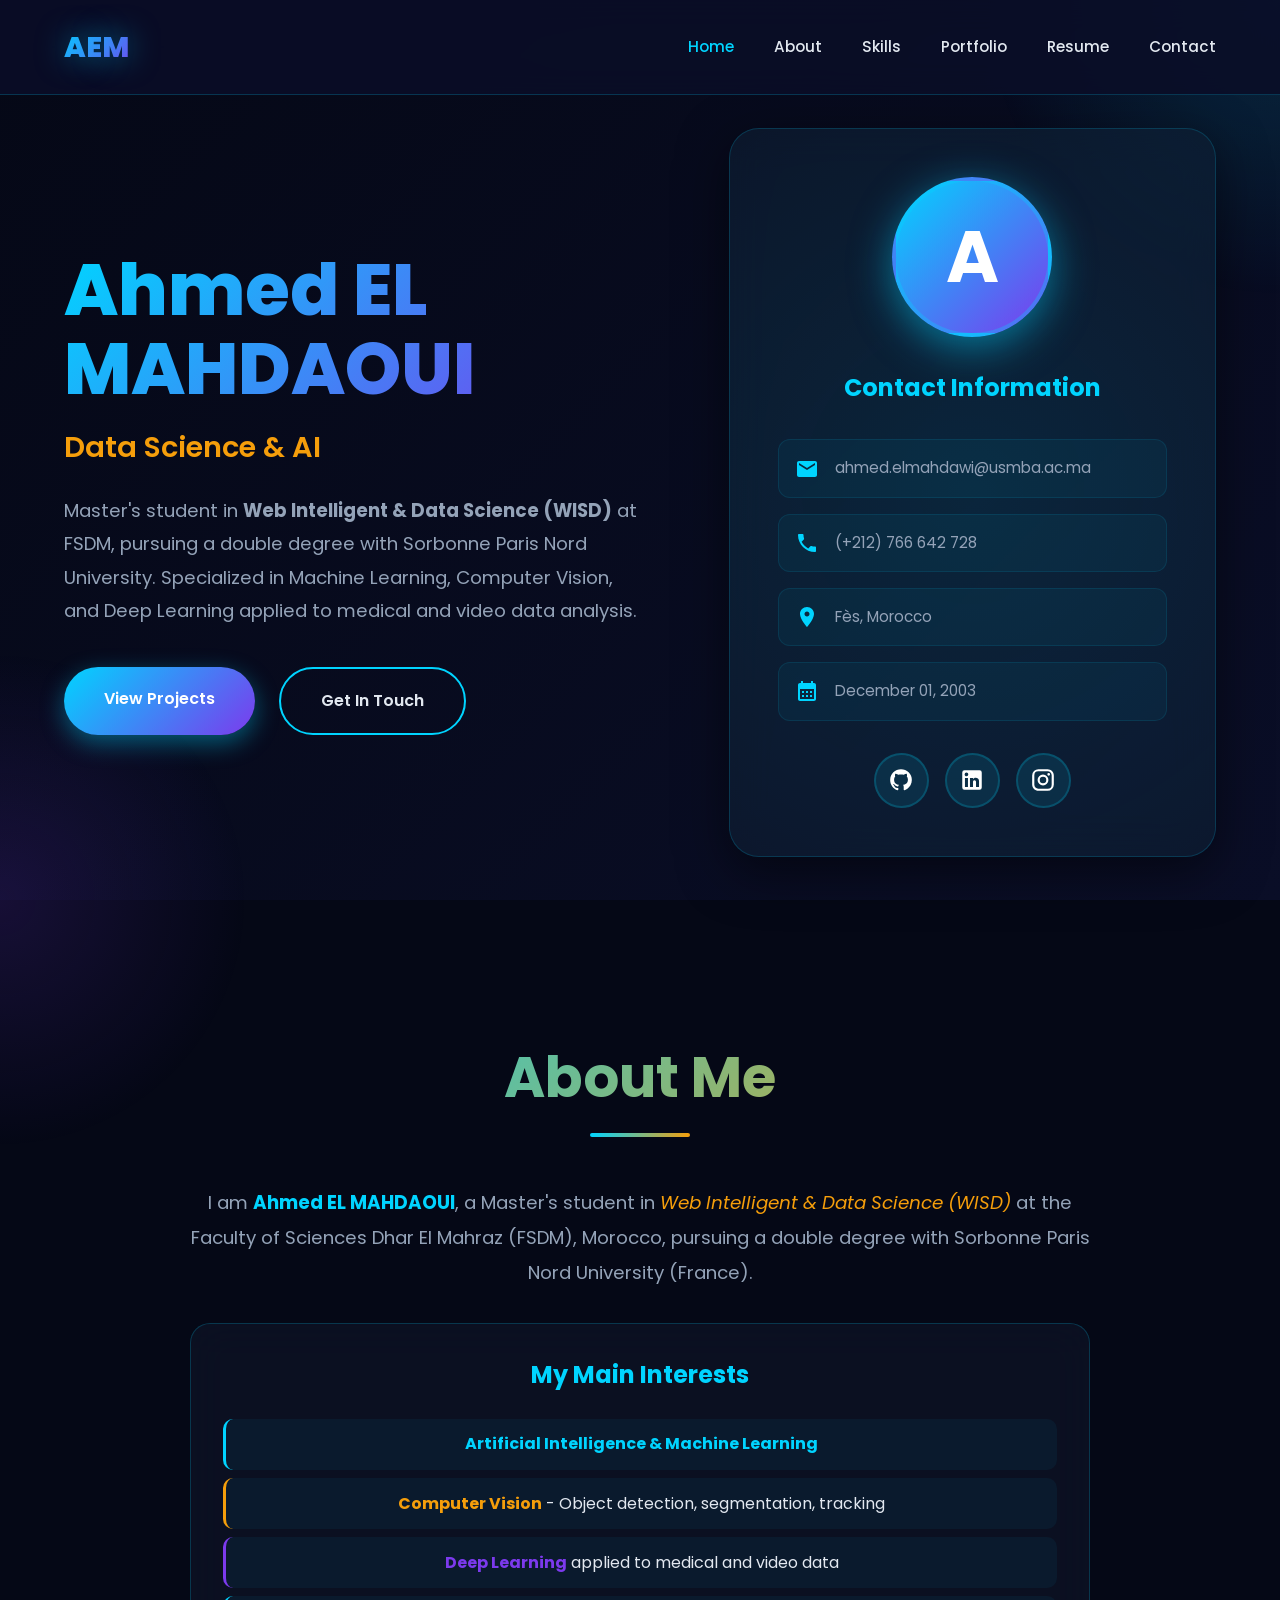
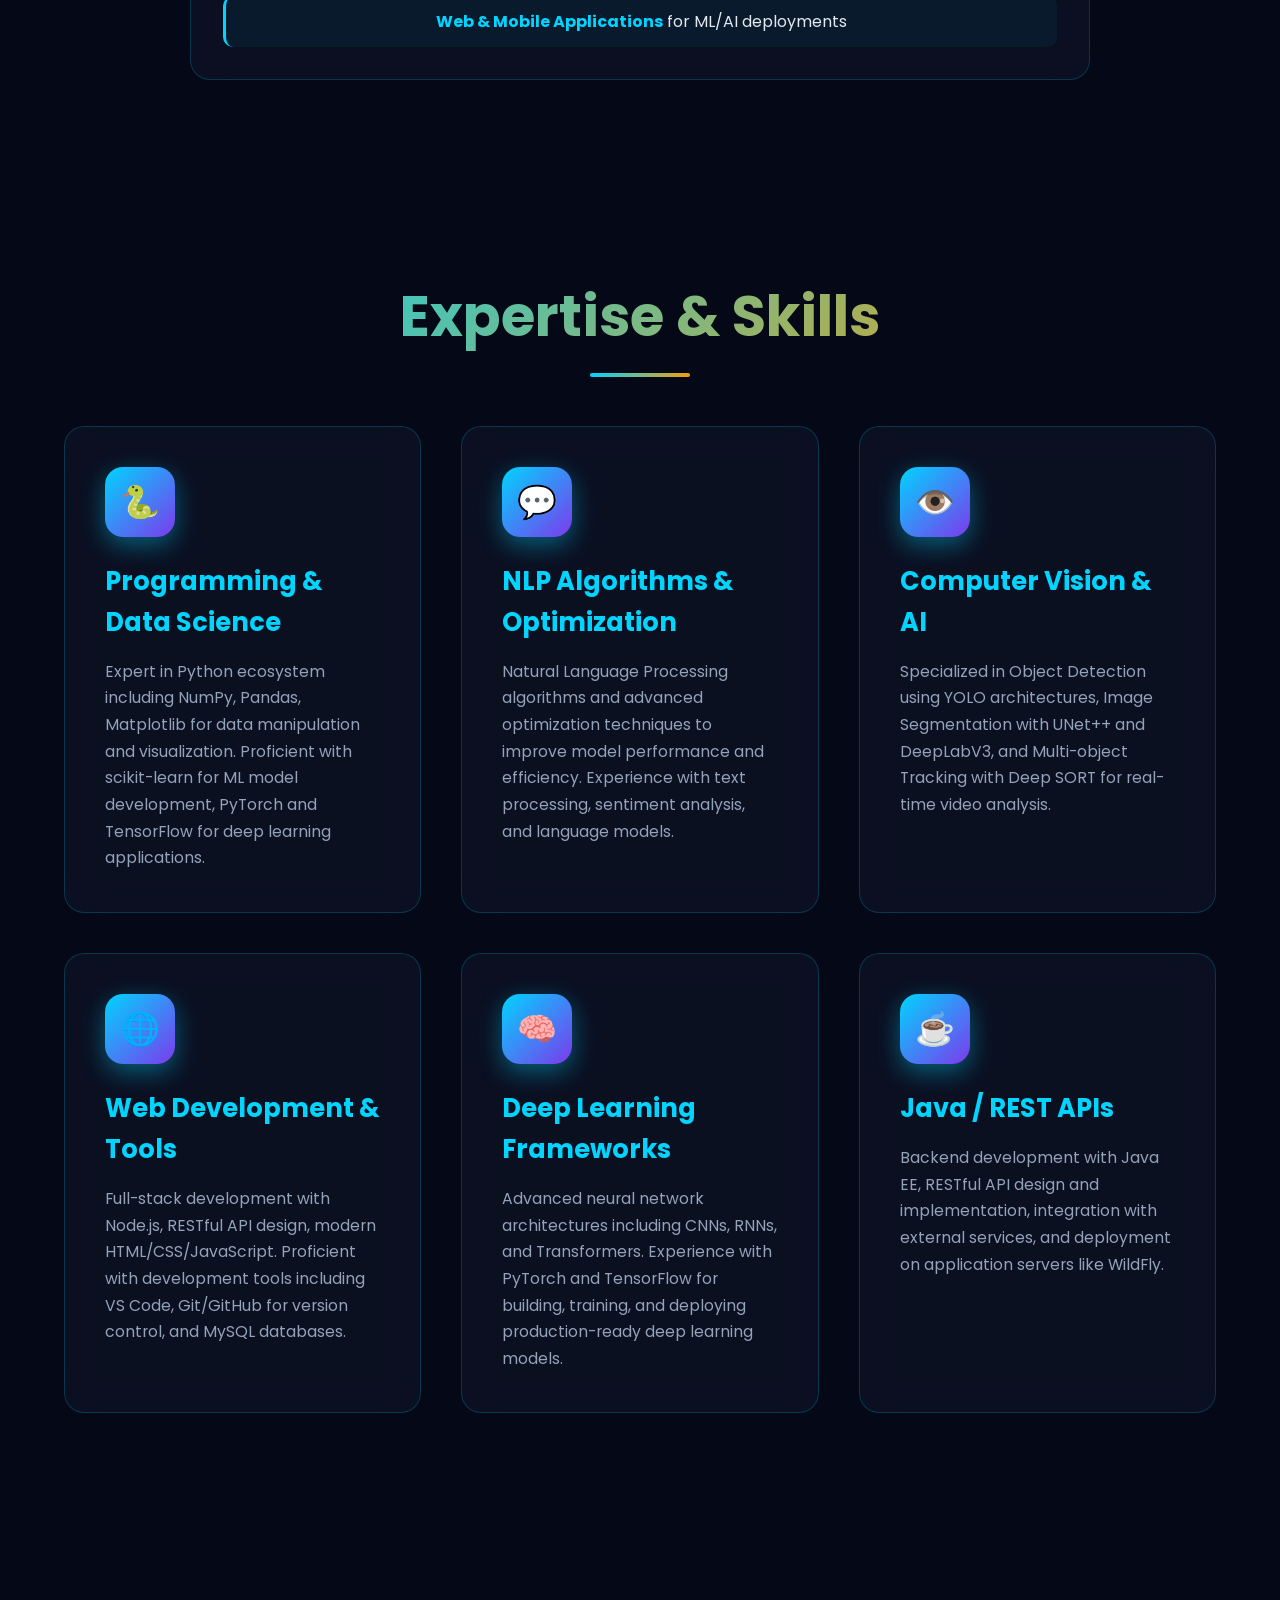
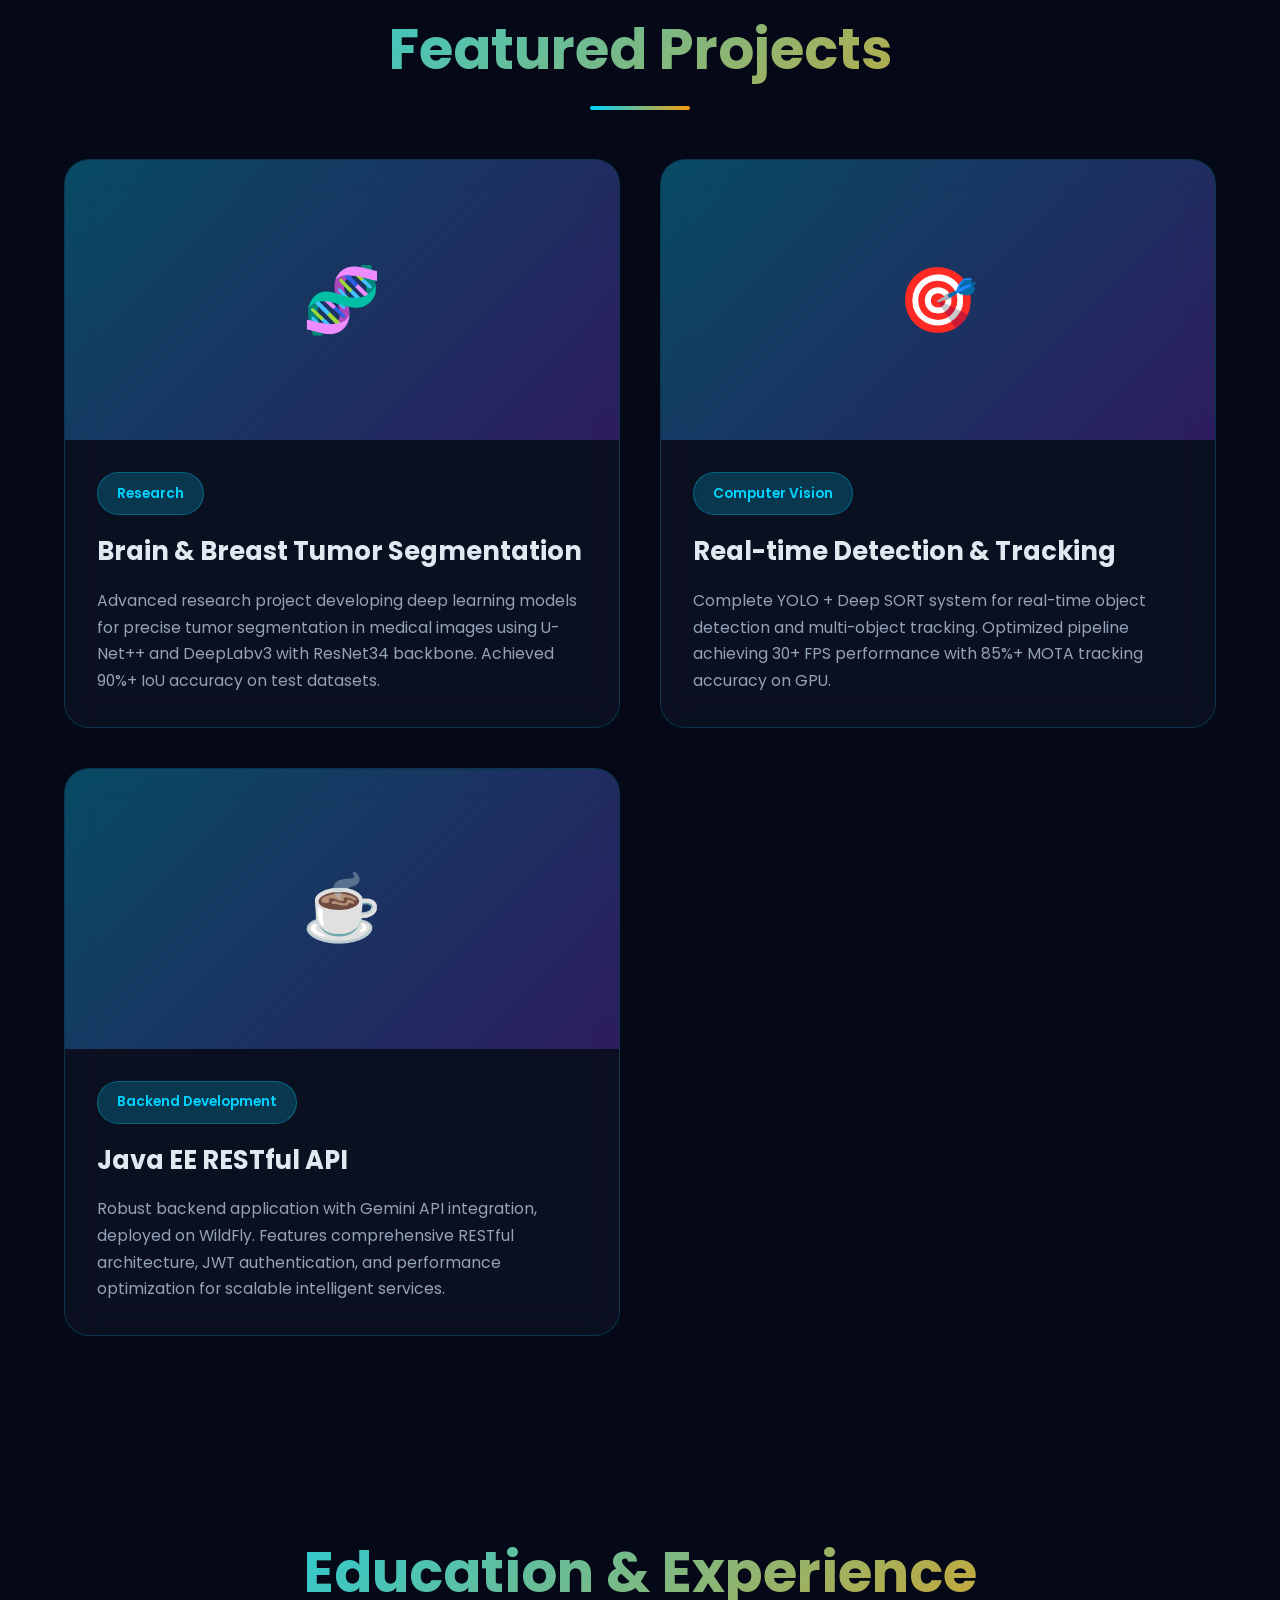
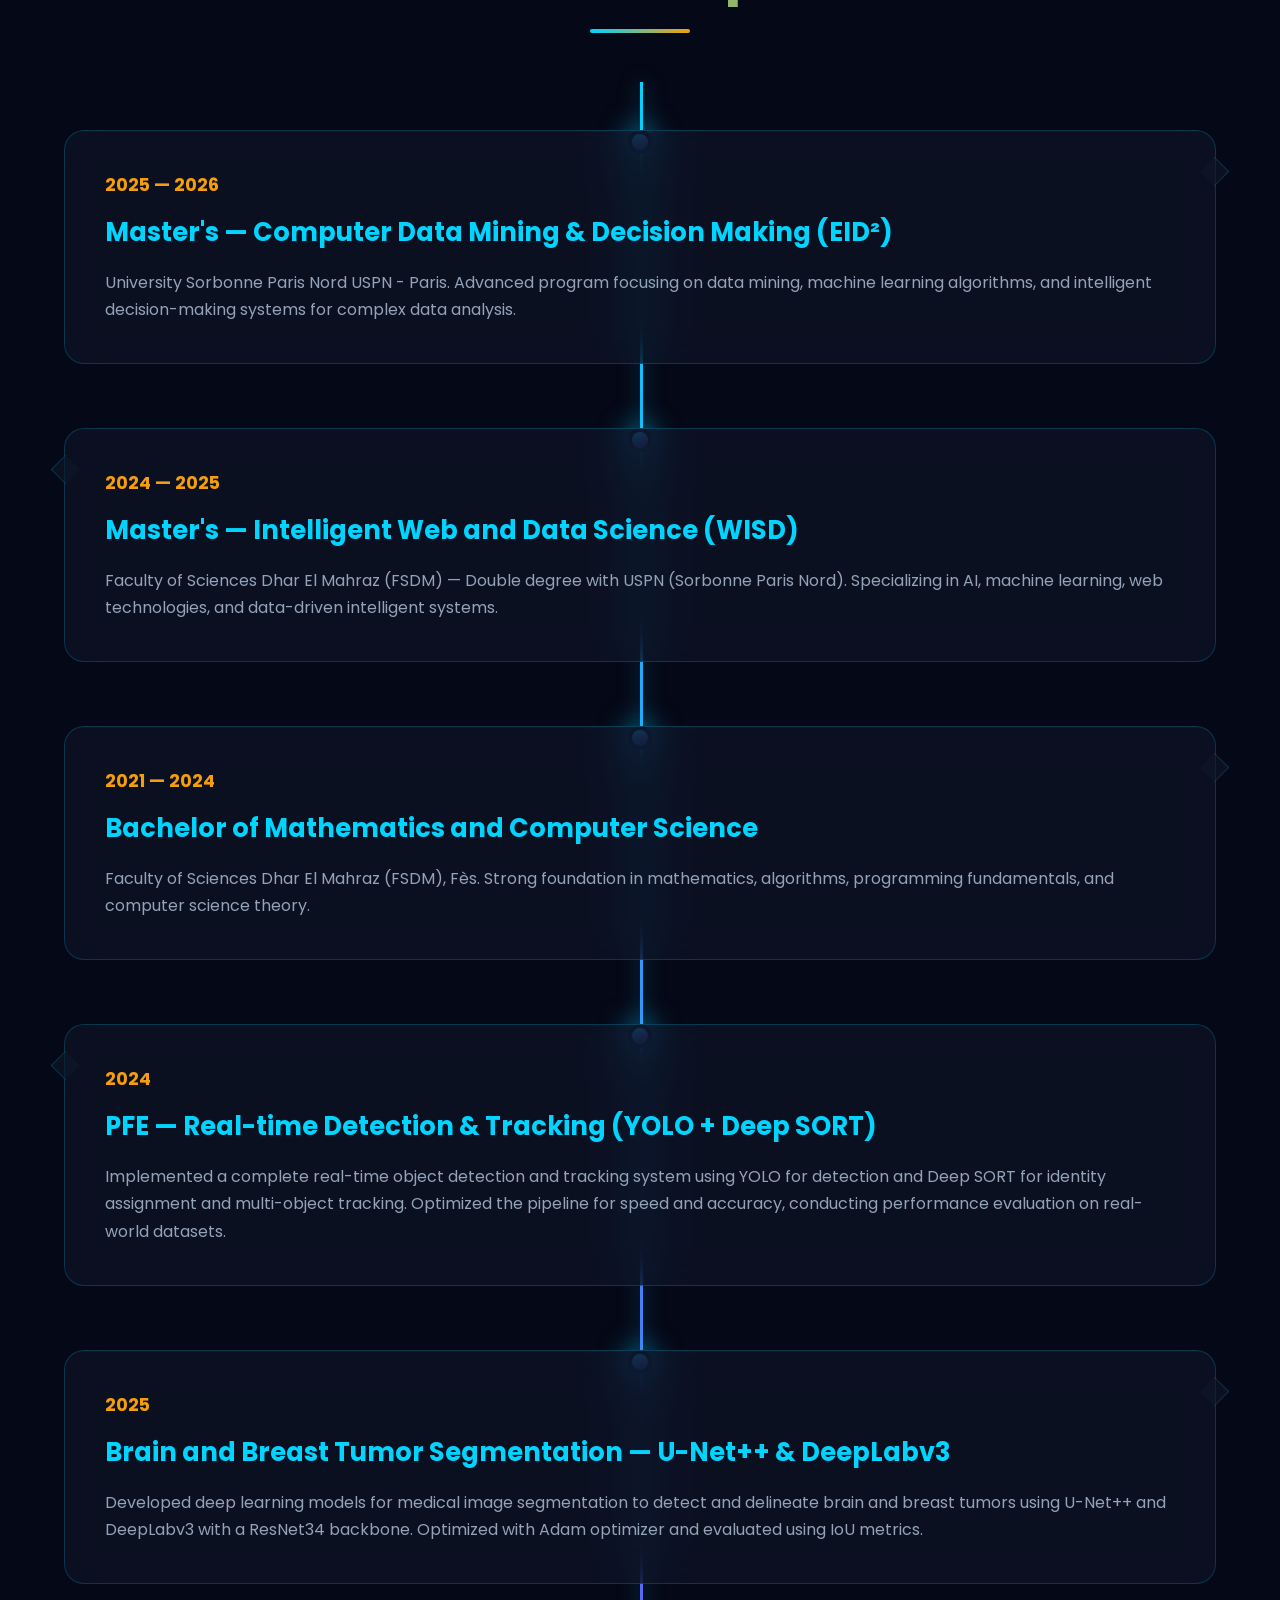
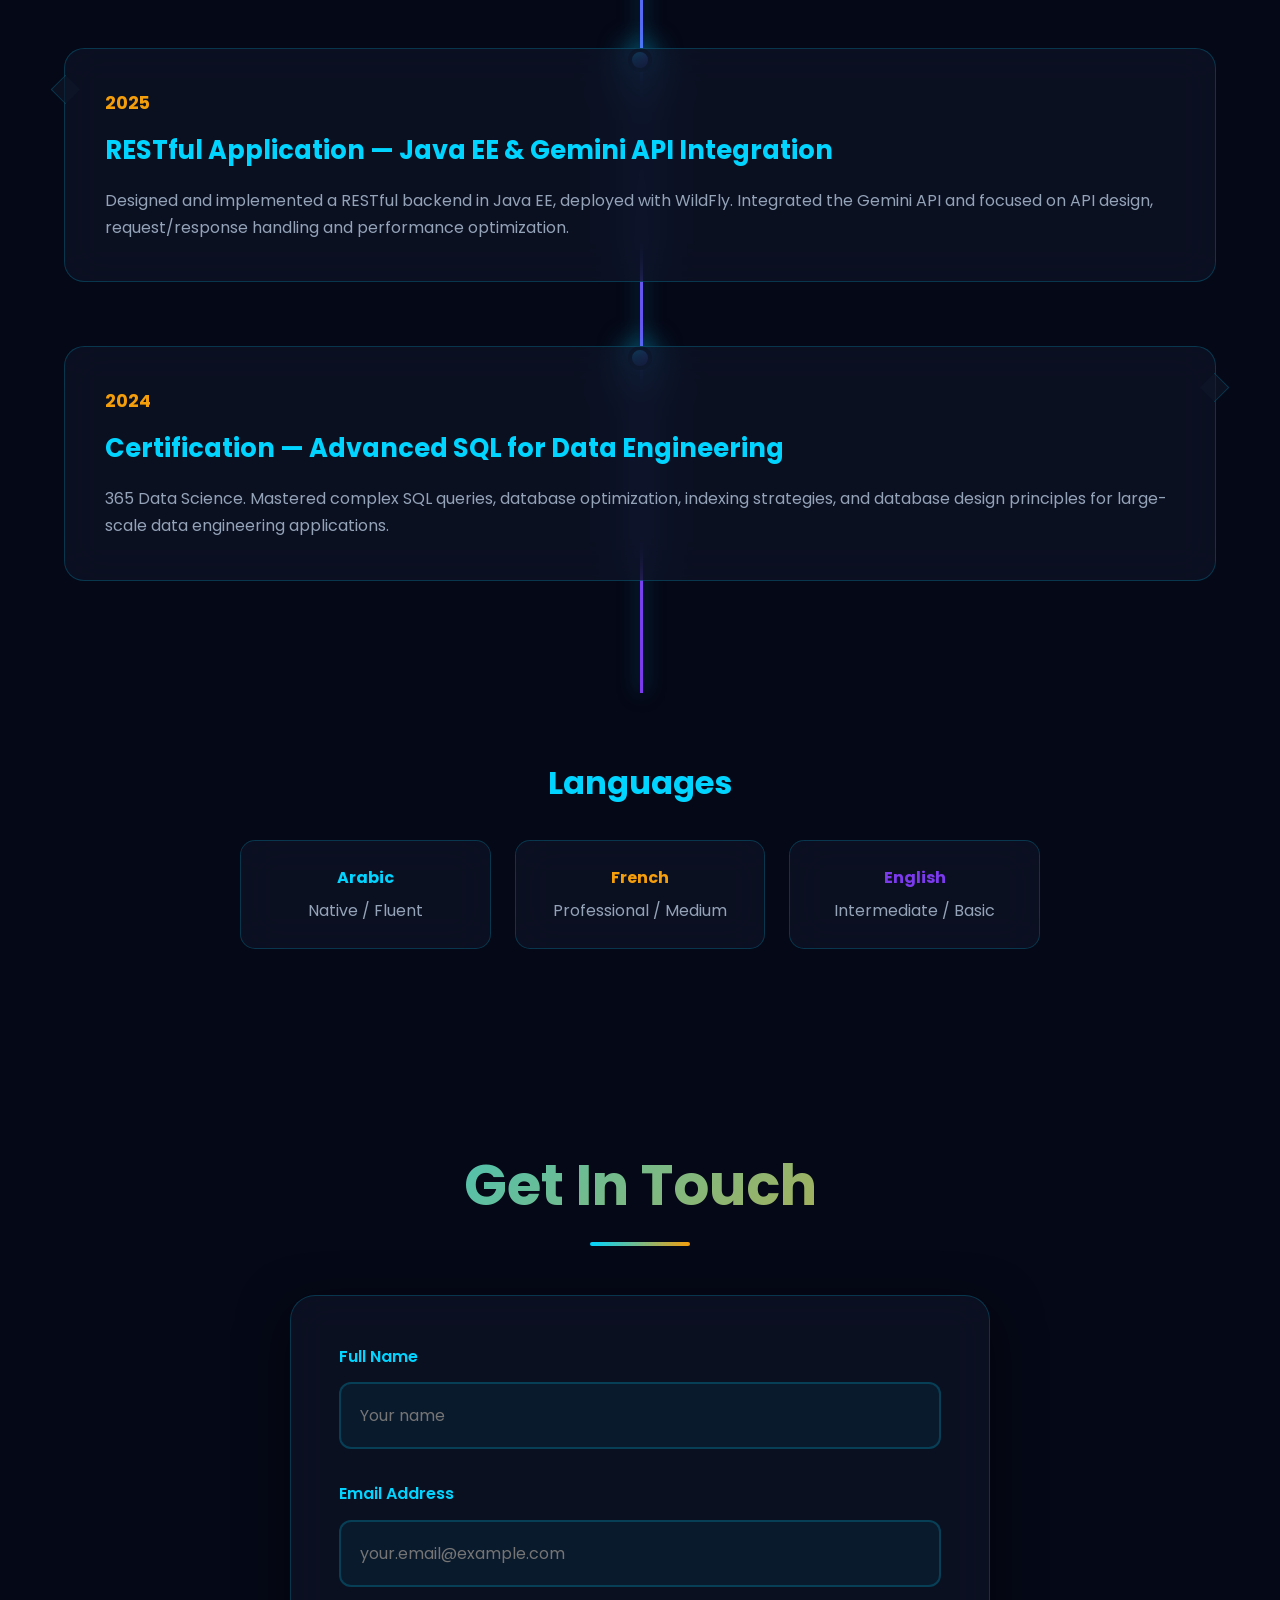
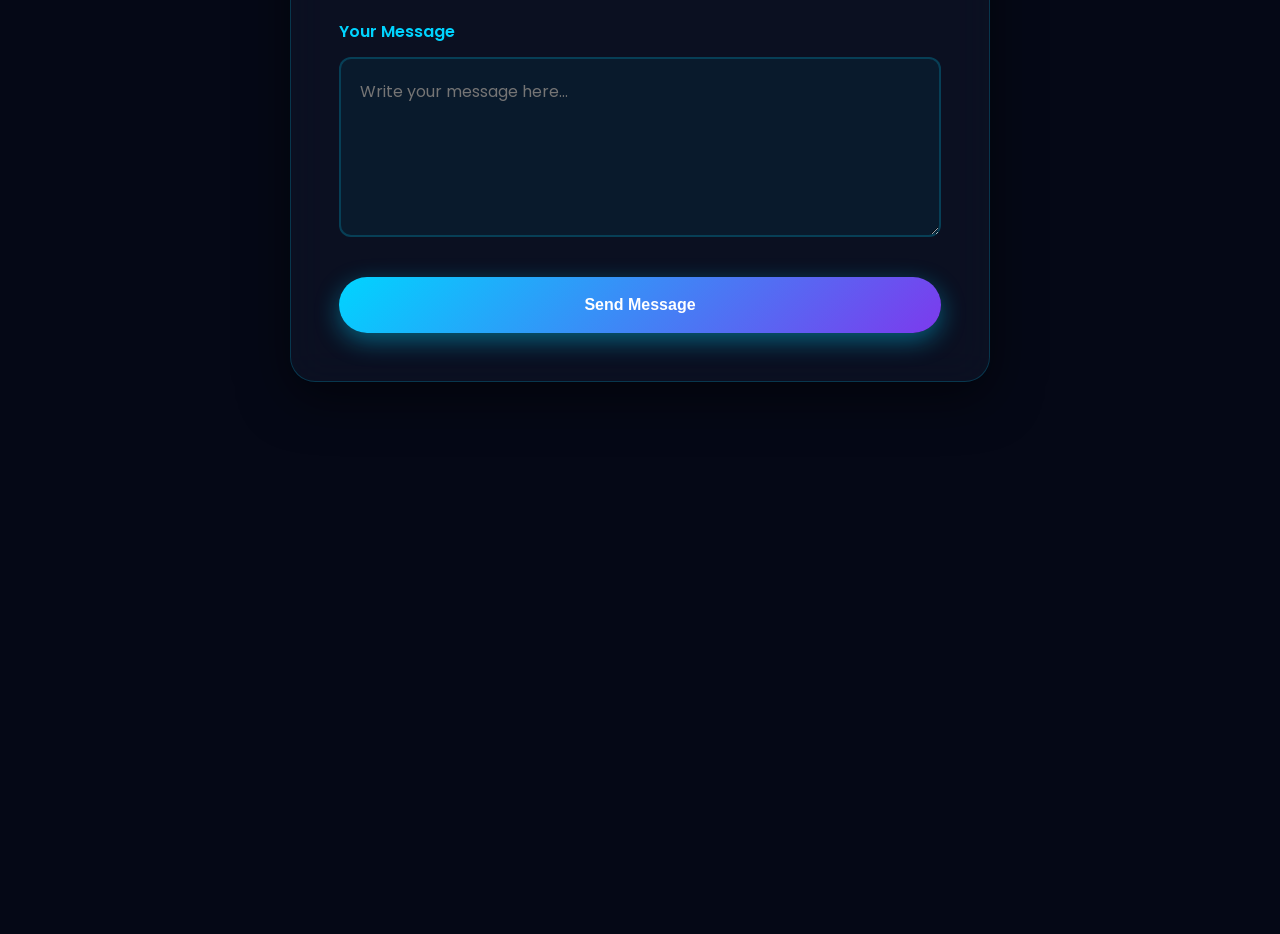
==== commit c217a819: "Update index.html" ====
--- a/index.html
+++ b/index.html
@@ -862,7 +862,7 @@
     <div class="hero-content">
       <div class="hero-text">
         <h1>Ahmed EL MAHDAOUI</h1>
-        <div class="subtitle">Data Science & AI Expert</div>
+        <div class="subtitle">Data Science & AI </div>
         <p>Master's student in <strong>Web Intelligent & Data Science (WISD)</strong> at FSDM, pursuing a double degree with Sorbonne Paris Nord University. Specialized in Machine Learning, Computer Vision, and Deep Learning applied to medical and video data analysis.</p>
         <div class="cta-buttons">
           <a href="#projects" class="btn btn-primary"><span>View Projects</span></a>
@@ -892,10 +892,13 @@
           </div>
         </div>
         <div class="social-links">
-          <a href="https://www.linkedin.com/in/ahmed-el-mahdaoui-00bab9282/" target="_blank" class="social-link">
+          <a href="https://github.com/ahmed-elmahdaoui" target="_blank" rel="noopener noreferrer" class="social-link" title="GitHub">
+            <svg xmlns="http://www.w3.org/2000/svg" viewBox="0 0 24 24"><path d="M12 2A10 10 0 0 0 2 12c0 4.42 2.87 8.17 6.84 9.5.5.08.66-.23.66-.5v-1.69c-2.77.6-3.36-1.34-3.36-1.34-.46-1.16-1.11-1.47-1.11-1.47-.91-.62.07-.6.07-.6 1 .07 1.53 1.03 1.53 1.03.87 1.52 2.34 1.07 2.91.83.09-.65.35-1.09.63-1.34-2.22-.25-4.55-1.11-4.55-4.92 0-1.11.38-2 1.03-2.71-.1-.25-.45-1.29.1-2.64 0 0 .84-.27 2.75 1.02.79-.22 1.65-.33 2.5-.33.85 0 1.71.11 2.5.33 1.91-1.29 2.75-1.02 2.75-1.02.55 1.35.2 2.39.1 2.64.65.71 1.03 1.6 1.03 2.71 0 3.82-2.34 4.66-4.57 4.91.36.31.69.92.69 1.85V21c0 .27.16.59.67.5C19.14 20.16 22 16.42 22 12A10 10 0 0 0 12 2z"/></svg>
+          </a>
+          <a href="https://www.linkedin.com/in/ahmed-el-mahdaoui-00bab9282/" target="_blank" rel="noopener noreferrer" class="social-link" title="LinkedIn">
             <svg xmlns="http://www.w3.org/2000/svg" viewBox="0 0 24 24"><path d="M19 3a2 2 0 0 1 2 2v14a2 2 0 0 1-2 2H5a2 2 0 0 1-2-2V5a2 2 0 0 1 2-2h14m-.5 15.5v-5.3a3.26 3.26 0 0 0-3.26-3.26c-.85 0-1.84.52-2.32 1.3v-1.11h-2.79v8.37h2.79v-4.93c0-.77.62-1.4 1.39-1.4a1.4 1.4 0 0 1 1.4 1.4v4.93h2.79M6.88 8.56a1.68 1.68 0 0 0 1.68-1.68c0-.93-.75-1.69-1.68-1.69a1.69 1.69 0 0 0-1.69 1.69c0 .93.76 1.68 1.69 1.68m1.39 9.94v-8.37H5.5v8.37h2.77z"/></svg>
           </a>
-          <a href="#" class="social-link">
+          <a href="#" class="social-link" title="Instagram">
             <svg xmlns="http://www.w3.org/2000/svg" viewBox="0 0 24 24"><path d="M7.8 2h8.4C19.4 2 22 4.6 22 7.8v8.4a5.8 5.8 0 0 1-5.8 5.8H7.8C4.6 22 2 19.4 2 16.2V7.8A5.8 5.8 0 0 1 7.8 2m-.2 2A3.6 3.6 0 0 0 4 7.6v8.8C4 18.39 5.61 20 7.6 20h8.8a3.6 3.6 0 0 0 3.6-3.6V7.6C20 5.61 18.39 4 16.4 4H7.6m9.65 1.5a1.25 1.25 0 0 1 1.25 1.25A1.25 1.25 0 0 1 17.25 8 1.25 1.25 0 0 1 16 6.75a1.25 1.25 0 0 1 1.25-1.25M12 7a5 5 0 0 1 5 5 5 5 0 0 1-5 5 5 5 0 0 1-5-5 5 5 0 0 1 5-5m0 2a3 3 0 0 0-3 3 3 3 0 0 0 3 3 3 3 0 0 0 3-3 3 3 0 0 0-3-3z"/></svg>
           </a>
         </div>
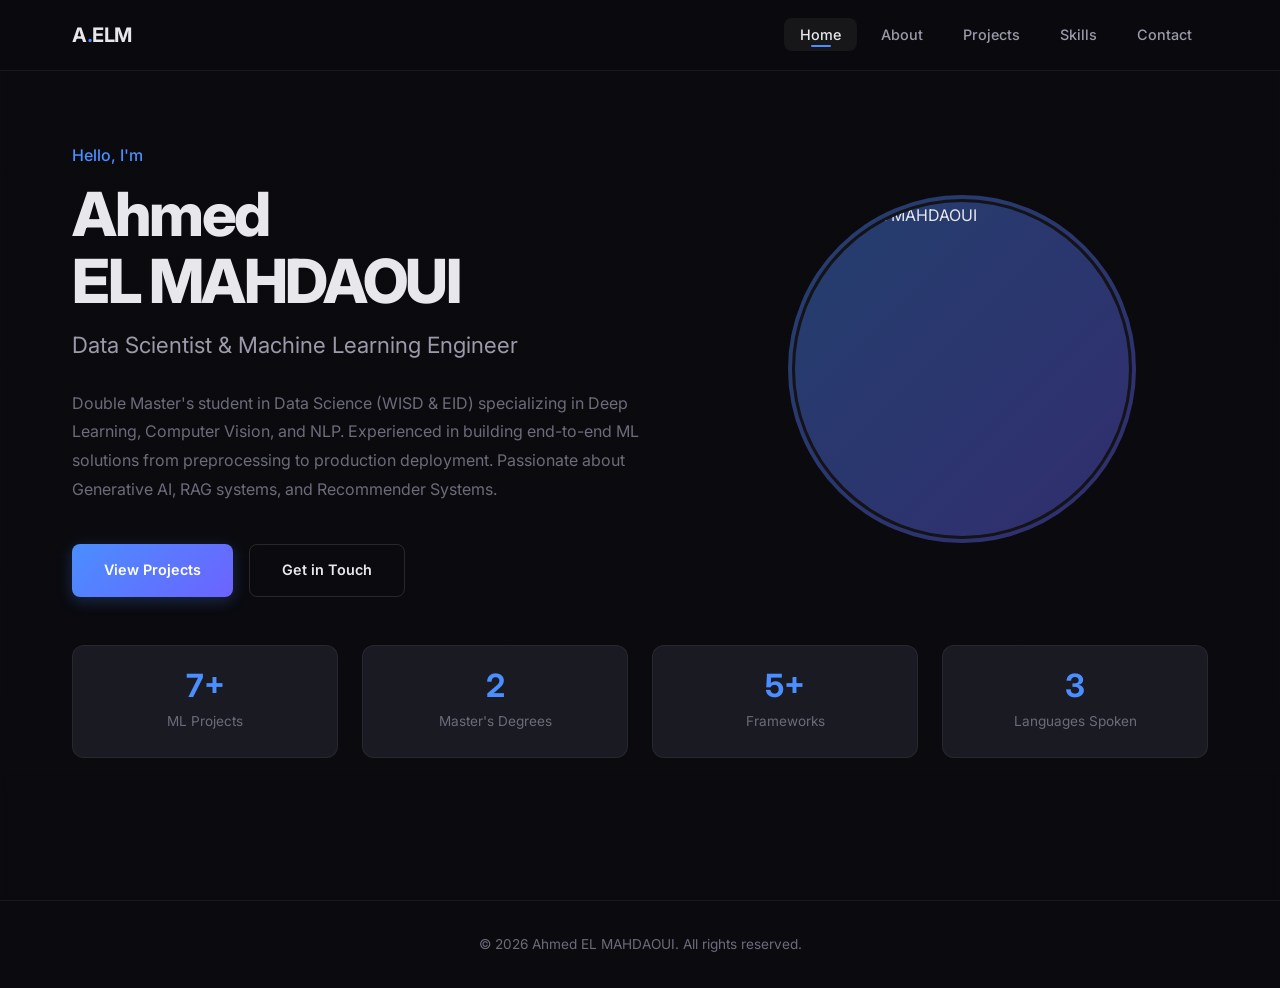
==== commit d39cfeea: "update portfolio" ====
--- a/index.html
+++ b/index.html
@@ -3,1320 +3,97 @@
 <head>
   <meta charset="UTF-8">
   <meta name="viewport" content="width=device-width, initial-scale=1.0">
-  <title>Ahmed EL MAHDAOUI | Data Science & AI Expert</title>
-  <link href="https://fonts.googleapis.com/css2?family=Poppins:wght@300;400;500;600;700;800&display=swap" rel="stylesheet">
-  <style>
-    * {
-      margin: 0;
-      padding: 0;
-      box-sizing: border-box;
-    }
-
-    :root {
-      --primary: #00d4ff;
-      --secondary: #7c3aed;
-      --accent: #f59e0b;
-      --dark: #0a0e27;
-      --darker: #050816;
-      --card-bg: rgba(15, 23, 42, 0.6);
-      --light: #e2e8f0;
-      --gray: #94a3b8;
-    }
-
-    body {
-      font-family: 'Poppins', sans-serif;
-      background: var(--darker);
-      color: var(--light);
-      overflow-x: hidden;
-      line-height: 1.6;
-    }
-
-    /* Animated Background */
-    .bg-animation {
-      position: fixed;
-      top: 0;
-      left: 0;
-      width: 100%;
-      height: 100%;
-      z-index: -1;
-      background: linear-gradient(135deg, var(--darker) 0%, var(--dark) 100%);
-    }
-
-    .bg-animation::before {
-      content: '';
-      position: absolute;
-      width: 600px;
-      height: 600px;
-      background: radial-gradient(circle, rgba(0, 212, 255, 0.15) 0%, transparent 70%);
-      border-radius: 50%;
-      top: -300px;
-      right: -300px;
-      animation: float 25s ease-in-out infinite;
-    }
-
-    .bg-animation::after {
-      content: '';
-      position: absolute;
-      width: 500px;
-      height: 500px;
-      background: radial-gradient(circle, rgba(124, 58, 237, 0.15) 0%, transparent 70%);
-      border-radius: 50%;
-      bottom: -250px;
-      left: -250px;
-      animation: float 20s ease-in-out infinite reverse;
-    }
-
-    @keyframes float {
-      0%, 100% { transform: translate(0, 0) rotate(0deg); }
-      33% { transform: translate(50px, -80px) rotate(120deg); }
-      66% { transform: translate(-30px, 40px) rotate(240deg); }
-    }
-
-    /* Navigation */
-    nav {
-      position: fixed;
-      top: 0;
-      width: 100%;
-      padding: 1.5rem 5%;
-      background: rgba(10, 14, 39, 0.9);
-      backdrop-filter: blur(15px);
-      z-index: 1000;
-      border-bottom: 1px solid rgba(0, 212, 255, 0.2);
-      animation: slideDown 0.6s ease-out;
-    }
-
-    @keyframes slideDown {
-      from { transform: translateY(-100%); opacity: 0; }
-      to { transform: translateY(0); opacity: 1; }
-    }
-
-    nav .container {
-      max-width: 1400px;
-      margin: 0 auto;
-      display: flex;
-      justify-content: space-between;
-      align-items: center;
-    }
-
-    .logo {
-      font-size: 1.8rem;
-      font-weight: 800;
-      background: linear-gradient(135deg, var(--primary), var(--secondary));
-      -webkit-background-clip: text;
-      -webkit-text-fill-color: transparent;
-      background-clip: text;
-      text-shadow: 0 0 30px rgba(0, 212, 255, 0.5);
-    }
-
-    .nav-links {
-      display: flex;
-      gap: 2.5rem;
-      list-style: none;
-    }
-
-    .nav-links a {
-      color: var(--light);
-      text-decoration: none;
-      font-weight: 500;
-      position: relative;
-      transition: all 0.3s;
-      font-size: 0.95rem;
-    }
-
-    .nav-links a::after {
-      content: '';
-      position: absolute;
-      bottom: -5px;
-      left: 0;
-      width: 0;
-      height: 2px;
-      background: linear-gradient(90deg, var(--primary), var(--accent));
-      transition: width 0.3s;
-    }
-
-    .nav-links a:hover {
-      color: var(--primary);
-    }
-
-    .nav-links a:hover::after {
-      width: 100%;
-    }
-
-    /* Hero Section */
-    .hero {
-      min-height: 100vh;
-      display: flex;
-      align-items: center;
-      padding: 8rem 5% 5rem;
-      position: relative;
-    }
-
-    .hero-content {
-      max-width: 1400px;
-      margin: 0 auto;
-      width: 100%;
-      display: grid;
-      grid-template-columns: 1.2fr 1fr;
-      gap: 5rem;
-      align-items: center;
-    }
-
-    .hero-text h1 {
-      font-size: 4.5rem;
-      font-weight: 800;
-      margin-bottom: 1rem;
-      background: linear-gradient(135deg, var(--primary), var(--secondary));
-      -webkit-background-clip: text;
-      -webkit-text-fill-color: transparent;
-      background-clip: text;
-      animation: fadeInUp 0.8s ease-out;
-      line-height: 1.1;
-    }
-
-    .hero-text .subtitle {
-      font-size: 1.8rem;
-      color: var(--accent);
-      margin-bottom: 1.5rem;
-      font-weight: 600;
-      animation: fadeInUp 0.8s ease-out 0.2s backwards;
-    }
-
-    .hero-text p {
-      font-size: 1.15rem;
-      color: var(--gray);
-      margin-bottom: 2.5rem;
-      line-height: 1.8;
-      animation: fadeInUp 0.8s ease-out 0.4s backwards;
-    }
-
-    @keyframes fadeInUp {
-      from { opacity: 0; transform: translateY(40px); }
-      to { opacity: 1; transform: translateY(0); }
-    }
-
-    .cta-buttons {
-      display: flex;
-      gap: 1.5rem;
-      animation: fadeInUp 0.8s ease-out 0.6s backwards;
-    }
-
-    .btn {
-      padding: 1.2rem 2.5rem;
-      border: none;
-      border-radius: 50px;
-      font-size: 1rem;
-      font-weight: 600;
-      cursor: pointer;
-      transition: all 0.4s;
-      text-decoration: none;
-      display: inline-block;
-      position: relative;
-      overflow: hidden;
-    }
-
-    .btn::before {
-      content: '';
-      position: absolute;
-      top: 50%;
-      left: 50%;
-      width: 0;
-      height: 0;
-      border-radius: 50%;
-      background: rgba(255, 255, 255, 0.3);
-      transform: translate(-50%, -50%);
-      transition: width 0.6s, height 0.6s;
-    }
-
-    .btn:hover::before {
-      width: 300px;
-      height: 300px;
-    }
-
-    .btn span {
-      position: relative;
-      z-index: 1;
-    }
-
-    .btn-primary {
-      background: linear-gradient(135deg, var(--primary), var(--secondary));
-      color: white;
-      box-shadow: 0 8px 25px rgba(0, 212, 255, 0.4);
-    }
-
-    .btn-primary:hover {
-      transform: translateY(-3px);
-      box-shadow: 0 12px 35px rgba(0, 212, 255, 0.6);
-    }
-
-    .btn-secondary {
-      background: transparent;
-      color: var(--light);
-      border: 2px solid var(--primary);
-    }
-
-    .btn-secondary:hover {
-      background: rgba(0, 212, 255, 0.1);
-      transform: translateY(-3px);
-      border-color: var(--accent);
-    }
-
-    /* Profile Card */
-    .profile-card {
-      background: var(--card-bg);
-      backdrop-filter: blur(20px);
-      border-radius: 30px;
-      padding: 3rem;
-      border: 1px solid rgba(0, 212, 255, 0.2);
-      box-shadow: 0 15px 50px rgba(0, 0, 0, 0.5);
-      animation: fadeInRight 0.8s ease-out;
-      position: relative;
-      overflow: hidden;
-    }
-
-    @keyframes fadeInRight {
-      from { opacity: 0; transform: translateX(60px); }
-      to { opacity: 1; transform: translateX(0); }
-    }
-
-    .profile-card::before {
-      content: '';
-      position: absolute;
-      top: -50%;
-      right: -50%;
-      width: 200%;
-      height: 200%;
-      background: radial-gradient(circle, rgba(0, 212, 255, 0.1) 0%, transparent 70%);
-      animation: rotate 25s linear infinite;
-    }
-
-    @keyframes rotate {
-      from { transform: rotate(0deg); }
-      to { transform: rotate(360deg); }
-    }
-
-    .profile-card > * {
-      position: relative;
-      z-index: 1;
-    }
-
-    .profile-img {
-      width: 160px;
-      height: 160px;
-      border-radius: 50%;
-      background: linear-gradient(135deg, var(--primary), var(--secondary));
-      display: flex;
-      align-items: center;
-      justify-content: center;
-      font-size: 4.5rem;
-      font-weight: 700;
-      color: white;
-      margin: 0 auto 2rem;
-      box-shadow: 0 10px 40px rgba(0, 212, 255, 0.5);
-      border: 4px solid rgba(0, 212, 255, 0.3);
-    }
-
-    .profile-card h2 {
-      text-align: center;
-      margin-bottom: 1.5rem;
-      font-size: 1.5rem;
-      color: var(--primary);
-    }
-
-    .contact-info {
-      display: flex;
-      flex-direction: column;
-      gap: 1rem;
-      margin-top: 2rem;
-    }
-
-    .contact-item {
-      display: flex;
-      align-items: center;
-      gap: 1rem;
-      padding: 1rem;
-      background: rgba(0, 212, 255, 0.05);
-      border-radius: 12px;
-      border: 1px solid rgba(0, 212, 255, 0.1);
-      transition: all 0.3s;
-    }
-
-    .contact-item:hover {
-      background: rgba(0, 212, 255, 0.1);
-      transform: translateX(8px);
-      border-color: rgba(0, 212, 255, 0.3);
-    }
-
-    .contact-item svg {
-      width: 24px;
-      height: 24px;
-      fill: var(--primary);
-      flex-shrink: 0;
-    }
-
-    .contact-item span {
-      color: var(--gray);
-      font-size: 0.95rem;
-    }
-
-    .social-links {
-      display: flex;
-      gap: 1rem;
-      justify-content: center;
-      margin-top: 2rem;
-    }
-
-    .social-link {
-      width: 55px;
-      height: 55px;
-      border-radius: 50%;
-      background: rgba(0, 212, 255, 0.1);
-      display: flex;
-      align-items: center;
-      justify-content: center;
-      transition: all 0.4s;
-      text-decoration: none;
-      border: 2px solid rgba(0, 212, 255, 0.2);
-    }
-
-    .social-link:hover {
-      background: linear-gradient(135deg, var(--primary), var(--secondary));
-      transform: translateY(-8px) rotate(5deg);
-      box-shadow: 0 10px 30px rgba(0, 212, 255, 0.5);
-    }
-
-    .social-link svg {
-      width: 26px;
-      height: 26px;
-      fill: white;
-    }
-
-    /* Section Styles */
-    section {
-      padding: 6rem 5%;
-      max-width: 1400px;
-      margin: 0 auto;
-    }
-
-    .section-title {
-      font-size: 3.5rem;
-      font-weight: 700;
-      text-align: center;
-      margin-bottom: 4rem;
-      background: linear-gradient(135deg, var(--primary), var(--accent));
-      -webkit-background-clip: text;
-      -webkit-text-fill-color: transparent;
-      background-clip: text;
-      position: relative;
-    }
-
-    .section-title::after {
-      content: '';
-      position: absolute;
-      bottom: -15px;
-      left: 50%;
-      transform: translateX(-50%);
-      width: 100px;
-      height: 4px;
-      background: linear-gradient(90deg, var(--primary), var(--accent));
-      border-radius: 2px;
-    }
-
-    /* Skills Grid */
-    .skills-grid {
-      display: grid;
-      grid-template-columns: repeat(auto-fit, minmax(320px, 1fr));
-      gap: 2.5rem;
-      margin-top: 3rem;
-    }
-
-    .skill-card {
-      background: var(--card-bg);
-      backdrop-filter: blur(20px);
-      padding: 2.5rem;
-      border-radius: 20px;
-      border: 1px solid rgba(0, 212, 255, 0.2);
-      transition: all 0.4s;
-      cursor: pointer;
-      position: relative;
-      overflow: hidden;
-    }
-
-    .skill-card::before {
-      content: '';
-      position: absolute;
-      top: 0;
-      left: -100%;
-      width: 100%;
-      height: 100%;
-      background: linear-gradient(90deg, transparent, rgba(0, 212, 255, 0.1), transparent);
-      transition: left 0.5s;
-    }
-
-    .skill-card:hover::before {
-      left: 100%;
-    }
-
-    .skill-card:hover {
-      transform: translateY(-12px) scale(1.02);
-      background: rgba(0, 212, 255, 0.08);
-      box-shadow: 0 15px 50px rgba(0, 212, 255, 0.4);
-      border-color: var(--primary);
-    }
-
-    .skill-icon {
-      width: 70px;
-      height: 70px;
-      background: linear-gradient(135deg, var(--primary), var(--secondary));
-      border-radius: 18px;
-      display: flex;
-      align-items: center;
-      justify-content: center;
-      margin-bottom: 1.5rem;
-      font-size: 2rem;
-      box-shadow: 0 8px 25px rgba(0, 212, 255, 0.4);
-    }
-
-    .skill-card h3 {
-      font-size: 1.6rem;
-      margin-bottom: 1rem;
-      color: var(--primary);
-    }
-
-    .skill-card p {
-      color: var(--gray);
-      line-height: 1.7;
-      font-size: 0.98rem;
-    }
-
-    /* Projects Grid */
-    .projects-grid {
-      display: grid;
-      grid-template-columns: repeat(auto-fit, minmax(380px, 1fr));
-      gap: 2.5rem;
-      margin-top: 3rem;
-    }
-
-    .project-card {
-      background: var(--card-bg);
-      backdrop-filter: blur(20px);
-      border-radius: 25px;
-      overflow: hidden;
-      border: 1px solid rgba(0, 212, 255, 0.2);
-      transition: all 0.4s;
-      cursor: pointer;
-      position: relative;
-    }
-
-    .project-card::after {
-      content: '';
-      position: absolute;
-      inset: 0;
-      border-radius: 25px;
-      padding: 2px;
-      background: linear-gradient(135deg, var(--primary), var(--secondary));
-      -webkit-mask: linear-gradient(#fff 0 0) content-box, linear-gradient(#fff 0 0);
-      -webkit-mask-composite: xor;
-      mask-composite: exclude;
-      opacity: 0;
-      transition: opacity 0.4s;
-    }
-
-    .project-card:hover::after {
-      opacity: 1;
-    }
-
-    .project-card:hover {
-      transform: translateY(-15px);
-      box-shadow: 0 20px 60px rgba(0, 212, 255, 0.4);
-    }
-
-    .project-img {
-      width: 100%;
-      height: 280px;
-      background: linear-gradient(135deg, rgba(0, 212, 255, 0.3), rgba(124, 58, 237, 0.3));
-      display: flex;
-      align-items: center;
-      justify-content: center;
-      font-size: 4rem;
-      position: relative;
-      overflow: hidden;
-    }
-
-    .project-img::before {
-      content: '';
-      position: absolute;
-      top: 0;
-      left: -100%;
-      width: 100%;
-      height: 100%;
-      background: linear-gradient(90deg, transparent, rgba(255, 255, 255, 0.3), transparent);
-      transition: left 0.6s;
-    }
-
-    .project-card:hover .project-img::before {
-      left: 100%;
-    }
-
-    .project-content {
-      padding: 2rem;
-    }
-
-    .project-tag {
-      display: inline-block;
-      padding: 0.6rem 1.2rem;
-      background: rgba(0, 212, 255, 0.2);
-      border-radius: 25px;
-      font-size: 0.85rem;
-      color: var(--primary);
-      margin-bottom: 1rem;
-      font-weight: 600;
-      border: 1px solid rgba(0, 212, 255, 0.3);
-    }
-
-    .project-card h3 {
-      font-size: 1.6rem;
-      margin-bottom: 1rem;
-      color: var(--light);
-    }
-
-    .project-card p {
-      color: var(--gray);
-      line-height: 1.7;
-      font-size: 0.98rem;
-    }
-
-    /* Timeline */
-    .timeline {
-      position: relative;
-      padding: 3rem 0;
-    }
-
-    .timeline::before {
-      content: '';
-      position: absolute;
-      left: 50%;
-      top: 0;
-      bottom: 0;
-      width: 3px;
-      background: linear-gradient(180deg, var(--primary), var(--secondary));
-      box-shadow: 0 0 20px rgba(0, 212, 255, 0.5);
-    }
-
-    .timeline-item {
-      display: flex;
-      gap: 3rem;
-      margin-bottom: 4rem;
-      position: relative;
-    }
-
-    .timeline-item:nth-child(even) {
-      flex-direction: row-reverse;
-    }
-
-    .timeline-content {
-      flex: 1;
-      background: var(--card-bg);
-      backdrop-filter: blur(20px);
-      padding: 2.5rem;
-      border-radius: 20px;
-      border: 1px solid rgba(0, 212, 255, 0.2);
-      transition: all 0.4s;
-      position: relative;
-    }
-
-    .timeline-content::before {
-      content: '';
-      position: absolute;
-      top: 30px;
-      width: 20px;
-      height: 20px;
-      background: var(--card-bg);
-      border: 1px solid rgba(0, 212, 255, 0.2);
-      transform: rotate(45deg);
-    }
-
-    .timeline-item:nth-child(odd) .timeline-content::before {
-      right: -10px;
-      border-left: none;
-      border-bottom: none;
-    }
-
-    .timeline-item:nth-child(even) .timeline-content::before {
-      left: -10px;
-      border-right: none;
-      border-top: none;
-    }
-
-    .timeline-content:hover {
-      transform: scale(1.03);
-      background: rgba(0, 212, 255, 0.08);
-      box-shadow: 0 15px 40px rgba(0, 212, 255, 0.3);
-      border-color: var(--primary);
-    }
-
-    .timeline-dot {
-      width: 24px;
-      height: 24px;
-      background: linear-gradient(135deg, var(--primary), var(--secondary));
-      border-radius: 50%;
-      position: absolute;
-      left: 50%;
-      transform: translateX(-50%);
-      box-shadow: 0 0 30px rgba(0, 212, 255, 0.8);
-      border: 4px solid var(--darker);
-    }
-
-    .timeline-date {
-      color: var(--accent);
-      font-weight: 700;
-      margin-bottom: 0.8rem;
-      font-size: 1.1rem;
-    }
-
-    .timeline-content h3 {
-      font-size: 1.6rem;
-      margin-bottom: 1rem;
-      color: var(--primary);
-    }
-
-    .timeline-content p {
-      color: var(--gray);
-      line-height: 1.7;
-    }
-
-    /* Contact Form */
-    .contact-form {
-      max-width: 700px;
-      margin: 3rem auto;
-      background: var(--card-bg);
-      backdrop-filter: blur(20px);
-      padding: 3rem;
-      border-radius: 25px;
-      border: 1px solid rgba(0, 212, 255, 0.2);
-      box-shadow: 0 15px 50px rgba(0, 0, 0, 0.5);
-    }
-
-    .form-group {
-      margin-bottom: 2rem;
-    }
-
-    .form-group label {
-      display: block;
-      margin-bottom: 0.8rem;
-      color: var(--primary);
-      font-weight: 600;
-    }
-
-    .form-group input,
-    .form-group textarea {
-      width: 100%;
-      padding: 1.2rem;
-      background: rgba(0, 212, 255, 0.05);
-      border: 2px solid rgba(0, 212, 255, 0.2);
-      border-radius: 12px;
-      color: var(--light);
-      font-family: inherit;
-      transition: all 0.3s;
-      font-size: 1rem;
-    }
-
-    .form-group input:focus,
-    .form-group textarea:focus {
-      outline: none;
-      border-color: var(--primary);
-      background: rgba(0, 212, 255, 0.1);
-      box-shadow: 0 0 20px rgba(0, 212, 255, 0.3);
-    }
-
-    .form-group textarea {
-      resize: vertical;
-      min-height: 180px;
-    }
-
-    /* Scroll Animation */
-    .scroll-reveal {
-      opacity: 0;
-      transform: translateY(60px);
-      transition: all 0.8s ease-out;
-    }
-
-    .scroll-reveal.active {
-      opacity: 1;
-      transform: translateY(0);
-    }
-
-    /* Responsive */
-    @media (max-width: 1024px) {
-      .hero-content {
-        grid-template-columns: 1fr;
-        gap: 3rem;
-      }
-
-      .hero-text h1 {
-        font-size: 3.5rem;
-      }
-
-      .timeline::before {
-        left: 30px;
-      }
-
-      .timeline-item {
-        flex-direction: column !important;
-        padding-left: 80px;
-      }
-
-      .timeline-dot {
-        left: 30px;
-      }
-
-      .timeline-content::before {
-        display: none;
-      }
-    }
-
-    @media (max-width: 768px) {
-      .hero-text h1 {
-        font-size: 2.8rem;
-      }
-
-      .hero-text .subtitle {
-        font-size: 1.4rem;
-      }
-
-      .nav-links {
-        display: none;
-      }
-
-      .section-title {
-        font-size: 2.5rem;
-      }
-
-      .skills-grid,
-      .projects-grid {
-        grid-template-columns: 1fr;
-      }
-
-      .cta-buttons {
-        flex-direction: column;
-      }
-
-      .btn {
-        width: 100%;
-        text-align: center;
-      }
-    }
-
-    /* Loader */
-    .page-loader {
-      position: fixed;
-      inset: 0;
-      background: var(--darker);
-      display: flex;
-      align-items: center;
-      justify-content: center;
-      z-index: 9999;
-      transition: opacity 0.5s, visibility 0.5s;
-    }
-
-    .page-loader.hidden {
-      opacity: 0;
-      visibility: hidden;
-    }
-
-    .loader {
-      width: 60px;
-      height: 60px;
-      border: 4px solid rgba(0, 212, 255, 0.2);
-      border-top-color: var(--primary);
-      border-radius: 50%;
-      animation: spin 1s linear infinite;
-    }
-
-    @keyframes spin {
-      to { transform: rotate(360deg); }
-    }
-  </style>
+  <title>Ahmed EL MAHDAOUI | Data Scientist & ML Engineer</title>
+  <meta name="description" content="Portfolio of Ahmed EL MAHDAOUI - Data Scientist & Machine Learning Engineer specializing in Deep Learning, Computer Vision, and NLP.">
+  <link href="https://fonts.googleapis.com/css2?family=Inter:wght@300;400;500;600;700;800&display=swap" rel="stylesheet">
+  <link rel="stylesheet" href="css/style.css">
 </head>
 <body>
-  <div class="page-loader" id="loader">
-    <div class="loader"></div>
+
+  <!-- Background -->
+  <div class="bg-wrapper">
+    <img src="bg.png" alt="">
   </div>
+  <div class="bg-overlay"></div>
 
-  <div class="bg-animation"></div>
-
-  <nav>
-    <div class="container">
-      <div class="logo">AEM</div>
+  <!-- Navigation -->
+  <nav class="navbar">
+    <div class="nav-container">
+      <a href="index.html" class="nav-logo">A<span>.</span>ELM</a>
       <ul class="nav-links">
-        <li><a href="#home">Home</a></li>
-        <li><a href="#about">About</a></li>
-        <li><a href="#skills">Skills</a></li>
-        <li><a href="#projects">Portfolio</a></li>
-        <li><a href="#experience">Resume</a></li>
-        <li><a href="#contact">Contact</a></li>
+        <li><a href="index.html">Home</a></li>
+        <li><a href="about.html">About</a></li>
+        <li><a href="projects.html">Projects</a></li>
+        <li><a href="skills.html">Skills</a></li>
+        <li><a href="contact.html">Contact</a></li>
       </ul>
+      <div class="menu-toggle">
+        <span></span>
+        <span></span>
+        <span></span>
+      </div>
     </div>
   </nav>
 
-  <section id="home" class="hero">
-    <div class="hero-content">
-      <div class="hero-text">
-        <h1>Ahmed EL MAHDAOUI</h1>
-        <div class="subtitle">Data Science & AI </div>
-        <p>Master's student in <strong>Web Intelligent & Data Science (WISD)</strong> at FSDM, pursuing a double degree with Sorbonne Paris Nord University. Specialized in Machine Learning, Computer Vision, and Deep Learning applied to medical and video data analysis.</p>
-        <div class="cta-buttons">
-          <a href="#projects" class="btn btn-primary"><span>View Projects</span></a>
-          <a href="#contact" class="btn btn-secondary"><span>Get In Touch</span></a>
+  <!-- Hero Section -->
+  <section class="hero">
+    <div class="container">
+      <div class="hero-grid">
+
+        <div class="hero-text">
+          <p class="hero-greeting">Hello, I'm</p>
+          <h1 class="hero-name">Ahmed<br>EL MAHDAOUI</h1>
+          <p class="hero-title">Data Scientist &amp; Machine Learning Engineer</p>
+          <p class="hero-desc">
+            Double Master's student in Data Science (WISD &amp; EID) specializing in Deep Learning, 
+            Computer Vision, and NLP. Experienced in building end-to-end ML solutions from 
+            preprocessing to production deployment. Passionate about Generative AI, RAG systems, 
+            and Recommender Systems.
+          </p>
+          <div class="hero-buttons">
+            <a href="projects.html" class="btn btn-primary"><span>View Projects</span></a>
+            <a href="contact.html" class="btn btn-outline"><span>Get in Touch</span></a>
+          </div>
+        </div>
+
+        <div class="hero-profile">
+          <div class="profile-img-wrapper">
+            <img src="me.png" alt="Ahmed EL MAHDAOUI">
+          </div>
+        </div>
+
+      </div>
+
+      <!-- Stats -->
+      <div class="stats-row reveal">
+        <div class="stat-item">
+          <div class="stat-number">7+</div>
+          <div class="stat-label">ML Projects</div>
+        </div>
+        <div class="stat-item">
+          <div class="stat-number">2</div>
+          <div class="stat-label">Master's Degrees</div>
+        </div>
+        <div class="stat-item">
+          <div class="stat-number">5+</div>
+          <div class="stat-label">Frameworks</div>
+        </div>
+        <div class="stat-item">
+          <div class="stat-number">3</div>
+          <div class="stat-label">Languages Spoken</div>
         </div>
       </div>
 
-      <div class="profile-card">
-        <div class="profile-img">A</div>
-        <h2>Contact Information</h2>
-        <div class="contact-info">
-          <div class="contact-item">
-            <svg xmlns="http://www.w3.org/2000/svg" viewBox="0 0 24 24"><path d="M20 4H4c-1.1 0-2 .9-2 2v12c0 1.1.9 2 2 2h16c1.1 0 2-.9 2-2V6c0-1.1-.9-2-2-2zm0 4l-8 5-8-5V6l8 5 8-5v2z"/></svg>
-            <span>ahmed.elmahdawi@usmba.ac.ma</span>
-          </div>
-          <div class="contact-item">
-            <svg xmlns="http://www.w3.org/2000/svg" viewBox="0 0 24 24"><path d="M6.62 10.79c1.44 2.83 3.76 5.14 6.59 6.59l2.2-2.2c.27-.27.67-.36 1.02-.24 1.12.37 2.33.57 3.57.57.55 0 1 .45 1 1V20c0 .55-.45 1-1 1-9.39 0-17-7.61-17-17 0-.55.45-1 1-1h3.5c.55 0 1 .45 1 1 0 1.25.2 2.45.57 3.57.11.35.03.74-.25 1.02l-2.2 2.2z"/></svg>
-            <span>(+212) 766 642 728</span>
-          </div>
-          <div class="contact-item">
-            <svg xmlns="http://www.w3.org/2000/svg" viewBox="0 0 24 24"><path d="M12 2C8.13 2 5 5.13 5 9c0 5.25 7 13 7 13s7-7.75 7-13c0-3.87-3.13-7-7-7zm0 9.5c-1.38 0-2.5-1.12-2.5-2.5s1.12-2.5 2.5-2.5 2.5 1.12 2.5 2.5-1.12 2.5-2.5 2.5z"/></svg>
-            <span>Fès, Morocco</span>
-          </div>
-          <div class="contact-item">
-            <svg xmlns="http://www.w3.org/2000/svg" viewBox="0 0 24 24"><path d="M19 4h-1V2h-2v2H8V2H6v2H5c-1.11 0-1.99.9-1.99 2L3 20c0 1.1.89 2 2 2h14c1.1 0 2-.9 2-2V6c0-1.1-.9-2-2-2zm0 16H5V10h14v10zM9 14H7v-2h2v2zm4 0h-2v-2h2v2zm4 0h-2v-2h2v2zm-8 4H7v-2h2v2zm4 0h-2v-2h2v2zm4 0h-2v-2h2v2z"/></svg>
-            <span>December 01, 2003</span>
-          </div>
-        </div>
-        <div class="social-links">
-          <a href="https://github.com/ahmed-elmahdaoui" target="_blank" rel="noopener noreferrer" class="social-link" title="GitHub">
-            <svg xmlns="http://www.w3.org/2000/svg" viewBox="0 0 24 24"><path d="M12 2A10 10 0 0 0 2 12c0 4.42 2.87 8.17 6.84 9.5.5.08.66-.23.66-.5v-1.69c-2.77.6-3.36-1.34-3.36-1.34-.46-1.16-1.11-1.47-1.11-1.47-.91-.62.07-.6.07-.6 1 .07 1.53 1.03 1.53 1.03.87 1.52 2.34 1.07 2.91.83.09-.65.35-1.09.63-1.34-2.22-.25-4.55-1.11-4.55-4.92 0-1.11.38-2 1.03-2.71-.1-.25-.45-1.29.1-2.64 0 0 .84-.27 2.75 1.02.79-.22 1.65-.33 2.5-.33.85 0 1.71.11 2.5.33 1.91-1.29 2.75-1.02 2.75-1.02.55 1.35.2 2.39.1 2.64.65.71 1.03 1.6 1.03 2.71 0 3.82-2.34 4.66-4.57 4.91.36.31.69.92.69 1.85V21c0 .27.16.59.67.5C19.14 20.16 22 16.42 22 12A10 10 0 0 0 12 2z"/></svg>
-          </a>
-          <a href="https://www.linkedin.com/in/ahmed-el-mahdaoui-00bab9282/" target="_blank" rel="noopener noreferrer" class="social-link" title="LinkedIn">
-            <svg xmlns="http://www.w3.org/2000/svg" viewBox="0 0 24 24"><path d="M19 3a2 2 0 0 1 2 2v14a2 2 0 0 1-2 2H5a2 2 0 0 1-2-2V5a2 2 0 0 1 2-2h14m-.5 15.5v-5.3a3.26 3.26 0 0 0-3.26-3.26c-.85 0-1.84.52-2.32 1.3v-1.11h-2.79v8.37h2.79v-4.93c0-.77.62-1.4 1.39-1.4a1.4 1.4 0 0 1 1.4 1.4v4.93h2.79M6.88 8.56a1.68 1.68 0 0 0 1.68-1.68c0-.93-.75-1.69-1.68-1.69a1.69 1.69 0 0 0-1.69 1.69c0 .93.76 1.68 1.69 1.68m1.39 9.94v-8.37H5.5v8.37h2.77z"/></svg>
-          </a>
-          <a href="#" class="social-link" title="Instagram">
-            <svg xmlns="http://www.w3.org/2000/svg" viewBox="0 0 24 24"><path d="M7.8 2h8.4C19.4 2 22 4.6 22 7.8v8.4a5.8 5.8 0 0 1-5.8 5.8H7.8C4.6 22 2 19.4 2 16.2V7.8A5.8 5.8 0 0 1 7.8 2m-.2 2A3.6 3.6 0 0 0 4 7.6v8.8C4 18.39 5.61 20 7.6 20h8.8a3.6 3.6 0 0 0 3.6-3.6V7.6C20 5.61 18.39 4 16.4 4H7.6m9.65 1.5a1.25 1.25 0 0 1 1.25 1.25A1.25 1.25 0 0 1 17.25 8 1.25 1.25 0 0 1 16 6.75a1.25 1.25 0 0 1 1.25-1.25M12 7a5 5 0 0 1 5 5 5 5 0 0 1-5 5 5 5 0 0 1-5-5 5 5 0 0 1 5-5m0 2a3 3 0 0 0-3 3 3 3 0 0 0 3 3 3 3 0 0 0 3-3 3 3 0 0 0-3-3z"/></svg>
-          </a>
-        </div>
-      </div>
     </div>
   </section>
 
-  <section id="about" class="scroll-reveal">
-    <h2 class="section-title">About Me</h2>
-    <div style="max-width: 900px; margin: 0 auto; text-align: center;">
-      <p style="font-size: 1.15rem; color: var(--gray); line-height: 1.9; margin-bottom: 2rem;">
-        I am <strong style="color: var(--primary);">Ahmed EL MAHDAOUI</strong>, a Master's student in <em style="color: var(--accent);">Web Intelligent & Data Science (WISD)</em> at the Faculty of Sciences Dhar El Mahraz (FSDM), Morocco, pursuing a double degree with Sorbonne Paris Nord University (France).
-      </p>
-      <div style="background: var(--card-bg); backdrop-filter: blur(20px); padding: 2rem; border-radius: 20px; border: 1px solid rgba(0, 212, 255, 0.2); margin-top: 2rem;">
-        <h3 style="color: var(--primary); margin-bottom: 1.5rem; font-size: 1.5rem;">My Main Interests</h3>
-        <ul style="list-style: none; padding: 0;">
-          <li style="padding: 0.8rem; margin-bottom: 0.5rem; background: rgba(0, 212, 255, 0.05); border-radius: 10px; border-left: 3px solid var(--primary);">
-            <strong style="color: var(--primary);">Artificial Intelligence & Machine Learning</strong>
-          </li>
-          <li style="padding: 0.8rem; margin-bottom: 0.5rem; background: rgba(0, 212, 255, 0.05); border-radius: 10px; border-left: 3px solid var(--accent);">
-            <strong style="color: var(--accent);">Computer Vision</strong> - Object detection, segmentation, tracking
-          </li>
-          <li style="padding: 0.8rem; margin-bottom: 0.5rem; background: rgba(0, 212, 255, 0.05); border-radius: 10px; border-left: 3px solid var(--secondary);">
-            <strong style="color: var(--secondary);">Deep Learning</strong> applied to medical and video data
-          </li>
-          <li style="padding: 0.8rem; background: rgba(0, 212, 255, 0.05); border-radius: 10px; border-left: 3px solid var(--primary);">
-            <strong style="color: var(--primary);">Web & Mobile Applications</strong> for ML/AI deployments
-          </li>
-        </ul>
-      </div>
+  <!-- Footer -->
+  <footer class="footer">
+    <div class="container">
+      <p>&copy; 2026 Ahmed EL MAHDAOUI. All rights reserved.</p>
     </div>
-  </section>
+  </footer>
 
-  <section id="skills" class="scroll-reveal">
-    <h2 class="section-title">Expertise & Skills</h2>
-    <div class="skills-grid">
-      <div class="skill-card">
-        <div class="skill-icon">🐍</div>
-        <h3>Programming & Data Science</h3>
-        <p>Expert in Python ecosystem including NumPy, Pandas, Matplotlib for data manipulation and visualization. Proficient with scikit-learn for ML model development, PyTorch and TensorFlow for deep learning applications.</p>
-      </div>
-      <div class="skill-card">
-        <div class="skill-icon">💬</div>
-        <h3>NLP Algorithms & Optimization</h3>
-        <p>Natural Language Processing algorithms and advanced optimization techniques to improve model performance and efficiency. Experience with text processing, sentiment analysis, and language models.</p>
-      </div>
-      <div class="skill-card">
-        <div class="skill-icon">👁️</div>
-        <h3>Computer Vision & AI</h3>
-        <p>Specialized in Object Detection using YOLO architectures, Image Segmentation with UNet++ and DeepLabV3, and Multi-object Tracking with Deep SORT for real-time video analysis.</p>
-      </div>
-      <div class="skill-card">
-        <div class="skill-icon">🌐</div>
-        <h3>Web Development & Tools</h3>
-        <p>Full-stack development with Node.js, RESTful API design, modern HTML/CSS/JavaScript. Proficient with development tools including VS Code, Git/GitHub for version control, and MySQL databases.</p>
-      </div>
-      <div class="skill-card">
-        <div class="skill-icon">🧠</div>
-        <h3>Deep Learning Frameworks</h3>
-        <p>Advanced neural network architectures including CNNs, RNNs, and Transformers. Experience with PyTorch and TensorFlow for building, training, and deploying production-ready deep learning models.</p>
-      </div>
-      <div class="skill-card">
-        <div class="skill-icon">☕</div>
-        <h3>Java / REST APIs</h3>
-        <p>Backend development with Java EE, RESTful API design and implementation, integration with external services, and deployment on application servers like WildFly.</p>
-      </div>
-    </div>
-  </section>
-
-  <section id="projects" class="scroll-reveal">
-    <h2 class="section-title">Featured Projects</h2>
-    <div class="projects-grid">
-      <div class="project-card">
-        <div class="project-img">🧬</div>
-        <div class="project-content">
-          <span class="project-tag">Research</span>
-          <h3>Brain & Breast Tumor Segmentation</h3>
-          <p>Advanced research project developing deep learning models for precise tumor segmentation in medical images using U-Net++ and DeepLabv3 with ResNet34 backbone. Achieved 90%+ IoU accuracy on test datasets.</p>
-        </div>
-      </div>
-      <div class="project-card">
-        <div class="project-img">🎯</div>
-        <div class="project-content">
-          <span class="project-tag">Computer Vision</span>
-          <h3>Real-time Detection & Tracking</h3>
-          <p>Complete YOLO + Deep SORT system for real-time object detection and multi-object tracking. Optimized pipeline achieving 30+ FPS performance with 85%+ MOTA tracking accuracy on GPU.</p>
-        </div>
-      </div>
-      <div class="project-card">
-        <div class="project-img">☕</div>
-        <div class="project-content">
-          <span class="project-tag">Backend Development</span>
-          <h3>Java EE RESTful API</h3>
-          <p>Robust backend application with Gemini API integration, deployed on WildFly. Features comprehensive RESTful architecture, JWT authentication, and performance optimization for scalable intelligent services.</p>
-        </div>
-      </div>
-    </div>
-  </section>
-
-  <section id="experience" class="scroll-reveal">
-    <h2 class="section-title">Education & Experience</h2>
-    <div class="timeline">
-      <div class="timeline-item">
-        <div class="timeline-dot"></div>
-        <div class="timeline-content">
-          <div class="timeline-date">2025 — 2026</div>
-          <h3>Master's — Computer Data Mining & Decision Making (EID²)</h3>
-          <p>University Sorbonne Paris Nord USPN - Paris. Advanced program focusing on data mining, machine learning algorithms, and intelligent decision-making systems for complex data analysis.</p>
-        </div>
-      </div>
-      <div class="timeline-item">
-        <div class="timeline-dot"></div>
-        <div class="timeline-content">
-          <div class="timeline-date">2024 — 2025</div>
-          <h3>Master's — Intelligent Web and Data Science (WISD)</h3>
-          <p>Faculty of Sciences Dhar El Mahraz (FSDM) — Double degree with USPN (Sorbonne Paris Nord). Specializing in AI, machine learning, web technologies, and data-driven intelligent systems.</p>
-        </div>
-      </div>
-      <div class="timeline-item">
-        <div class="timeline-dot"></div>
-        <div class="timeline-content">
-          <div class="timeline-date">2021 — 2024</div>
-          <h3>Bachelor of Mathematics and Computer Science</h3>
-          <p>Faculty of Sciences Dhar El Mahraz (FSDM), Fès. Strong foundation in mathematics, algorithms, programming fundamentals, and computer science theory.</p>
-        </div>
-      </div>
-      <div class="timeline-item">
-        <div class="timeline-dot"></div>
-        <div class="timeline-content">
-          <div class="timeline-date">2024</div>
-          <h3>PFE — Real-time Detection & Tracking (YOLO + Deep SORT)</h3>
-          <p>Implemented a complete real-time object detection and tracking system using YOLO for detection and Deep SORT for identity assignment and multi-object tracking. Optimized the pipeline for speed and accuracy, conducting performance evaluation on real-world datasets.</p>
-        </div>
-      </div>
-      <div class="timeline-item">
-        <div class="timeline-dot"></div>
-        <div class="timeline-content">
-          <div class="timeline-date">2025</div>
-          <h3>Brain and Breast Tumor Segmentation — U-Net++ & DeepLabv3</h3>
-          <p>Developed deep learning models for medical image segmentation to detect and delineate brain and breast tumors using U-Net++ and DeepLabv3 with a ResNet34 backbone. Optimized with Adam optimizer and evaluated using IoU metrics.</p>
-        </div>
-      </div>
-      <div class="timeline-item">
-        <div class="timeline-dot"></div>
-        <div class="timeline-content">
-          <div class="timeline-date">2025</div>
-          <h3>RESTful Application — Java EE & Gemini API Integration</h3>
-          <p>Designed and implemented a RESTful backend in Java EE, deployed with WildFly. Integrated the Gemini API and focused on API design, request/response handling and performance optimization.</p>
-        </div>
-      </div>
-      <div class="timeline-item">
-        <div class="timeline-dot"></div>
-        <div class="timeline-content">
-          <div class="timeline-date">2024</div>
-          <h3>Certification — Advanced SQL for Data Engineering</h3>
-          <p>365 Data Science. Mastered complex SQL queries, database optimization, indexing strategies, and database design principles for large-scale data engineering applications.</p>
-        </div>
-      </div>
-    </div>
-
-    <div style="margin-top: 4rem;">
-      <h3 style="text-align: center; color: var(--primary); font-size: 2rem; margin-bottom: 2rem;">Languages</h3>
-      <div style="display: grid; grid-template-columns: repeat(auto-fit, minmax(250px, 1fr)); gap: 1.5rem; max-width: 800px; margin: 0 auto;">
-        <div style="background: var(--card-bg); backdrop-filter: blur(20px); padding: 1.5rem; border-radius: 15px; border: 1px solid rgba(0, 212, 255, 0.2); text-align: center;">
-          <h4 style="color: var(--primary); margin-bottom: 0.5rem;">Arabic</h4>
-          <p style="color: var(--gray);">Native / Fluent</p>
-        </div>
-        <div style="background: var(--card-bg); backdrop-filter: blur(20px); padding: 1.5rem; border-radius: 15px; border: 1px solid rgba(0, 212, 255, 0.2); text-align: center;">
-          <h4 style="color: var(--accent); margin-bottom: 0.5rem;">French</h4>
-          <p style="color: var(--gray);">Professional / Medium</p>
-        </div>
-        <div style="background: var(--card-bg); backdrop-filter: blur(20px); padding: 1.5rem; border-radius: 15px; border: 1px solid rgba(0, 212, 255, 0.2); text-align: center;">
-          <h4 style="color: var(--secondary); margin-bottom: 0.5rem;">English</h4>
-          <p style="color: var(--gray);">Intermediate / Basic</p>
-        </div>
-      </div>
-    </div>
-  </section>
-
-  <section id="contact" class="scroll-reveal">
-    <h2 class="section-title">Get In Touch</h2>
-    <div class="contact-form">
-      <form action="https://formspree.io/f/mldpejqq" method="POST">
-        <div class="form-group">
-          <label for="name">Full Name</label>
-          <input type="text" id="name" name="name" required placeholder="Your name">
-        </div>
-        <div class="form-group">
-          <label for="email">Email Address</label>
-          <input type="email" id="email" name="email" required placeholder="your.email@example.com">
-        </div>
-        <div class="form-group">
-          <label for="message">Your Message</label>
-          <textarea id="message" name="message" required placeholder="Write your message here..."></textarea>
-        </div>
-        <button type="submit" class="btn btn-primary" style="width: 100%;"><span>Send Message</span></button>
-      </form>
-    </div>
-    
-    <div style="margin-top: 3rem; text-align: center;">
-      <iframe src="https://www.google.com/maps?q=Fes,+Morocco&output=embed" width="100%" height="400" style="border:0; border-radius: 20px; max-width: 800px;" allowfullscreen="" loading="lazy"></iframe>
-    </div>
-  </section>
-
-  <script>
-    // Page Loader
-    window.addEventListener('load', () => {
-      setTimeout(() => {
-        document.getElementById('loader').classList.add('hidden');
-      }, 1000);
-    });
-
-    // Smooth scrolling
-    document.querySelectorAll('a[href^="#"]').forEach(anchor => {
-      anchor.addEventListener('click', function (e) {
-        e.preventDefault();
-        const target = document.querySelector(this.getAttribute('href'));
-        if (target) {
-          target.scrollIntoView({ behavior: 'smooth', block: 'start' });
-        }
-      });
-    });
-
-    // Scroll reveal animation
-    const observerOptions = {
-      threshold: 0.1,
-      rootMargin: '0px 0px -80px 0px'
-    };
-
-    const observer = new IntersectionObserver((entries) => {
-      entries.forEach(entry => {
-        if (entry.isIntersecting) {
-          entry.target.classList.add('active');
-        }
-      });
-    }, observerOptions);
-
-    document.querySelectorAll('.scroll-reveal').forEach(el => {
-      observer.observe(el);
-    });
-
-    // Navbar background on scroll
-    const nav = document.querySelector('nav');
-    window.addEventListener('scroll', () => {
-      if (window.scrollY > 100) {
-        nav.style.background = 'rgba(10, 14, 39, 0.98)';
-        nav.style.boxShadow = '0 5px 30px rgba(0, 0, 0, 0.5)';
-      } else {
-        nav.style.background = 'rgba(10, 14, 39, 0.9)';
-        nav.style.boxShadow = 'none';
-      }
-    });
-
-    // Active nav link on scroll
-    const sections = document.querySelectorAll('section[id]');
-    const navLinks = document.querySelectorAll('.nav-links a');
-
-    window.addEventListener('scroll', () => {
-      let current = '';
-      sections.forEach(section => {
-        const sectionTop = section.offsetTop;
-        const sectionHeight = section.clientHeight;
-        if (window.pageYOffset >= sectionTop - 200) {
-          current = section.getAttribute('id');
-        }
-      });
-
-      navLinks.forEach(link => {
-        link.style.color = 'var(--light)';
-        if (link.getAttribute('href') === `#${current}`) {
-          link.style.color = 'var(--primary)';
-        }
-      });
-    });
-
-    // Typing effect for subtitle
-    const subtitle = document.querySelector('.subtitle');
-    const text = subtitle.textContent;
-    subtitle.textContent = '';
-    let i = 0;
-
-    function typeWriter() {
-      if (i < text.length) {
-        subtitle.textContent += text.charAt(i);
-        i++;
-        setTimeout(typeWriter, 80);
-      }
-    }
-
-    setTimeout(typeWriter, 1200);
-
-    // Mouse move effect for profile card
-    const profileCard = document.querySelector('.profile-card');
-    profileCard.addEventListener('mousemove', (e) => {
-      const rect = profileCard.getBoundingClientRect();
-      const x = e.clientX - rect.left;
-      const y = e.clientY - rect.top;
-      
-      const centerX = rect.width / 2;
-      const centerY = rect.height / 2;
-      
-      const rotateX = (y - centerY) / 25;
-      const rotateY = (centerX - x) / 25;
-      
-      profileCard.style.transform = `perspective(1000px) rotateX(${rotateX}deg) rotateY(${rotateY}deg) scale(1.02)`;
-    });
-
-    profileCard.addEventListener('mouseleave', () => {
-      profileCard.style.transform = 'perspective(1000px) rotateX(0) rotateY(0) scale(1)';
-    });
-
-    // Skill cards stagger animation
-    const skillCards = document.querySelectorAll('.skill-card');
-    const skillObserver = new IntersectionObserver((entries) => {
-      entries.forEach((entry, index) => {
-        if (entry.isIntersecting) {
-          setTimeout(() => {
-            entry.target.style.opacity = '1';
-            entry.target.style.transform = 'translateY(0)';
-          }, index * 150);
-        }
-      });
-    }, { threshold: 0.1 });
-
-    skillCards.forEach(card => {
-      card.style.opacity = '0';
-      card.style.transform = 'translateY(50px)';
-      card.style.transition = 'all 0.6s ease-out';
-      skillObserver.observe(card);
-    });
-
-    // Project cards animation
-    const projectCards = document.querySelectorAll('.project-card');
-    projectCards.forEach((card, index) => {
-      card.style.opacity = '0';
-      card.style.transform = 'translateY(50px)';
-      card.style.transition = 'all 0.6s ease-out';
-      
-      setTimeout(() => {
-        const projectObserver = new IntersectionObserver((entries) => {
-          entries.forEach(entry => {
-            if (entry.isIntersecting) {
-              entry.target.style.opacity = '1';
-              entry.target.style.transform = 'translateY(0)';
-            }
-          });
-        }, { threshold: 0.1 });
-        
-        projectObserver.observe(card);
-      }, index * 100);
-    });
-
-    // Form submission animation
-    const form = document.querySelector('form');
-    form.addEventListener('submit', (e) => {
-      const submitBtn = form.querySelector('button[type="submit"]');
-      submitBtn.innerHTML = '<span>Sending...</span>';
-      submitBtn.style.background = 'linear-gradient(135deg, var(--accent), var(--secondary))';
-    });
-
-    // Parallax effect on scroll
-    window.addEventListener('scroll', () => {
-      const scrolled = window.pageYOffset;
-      const parallaxElements = document.querySelectorAll('.hero-text, .profile-card');
-      parallaxElements.forEach(el => {
-        const speed = 0.3;
-        el.style.transform = `translateY(${scrolled * speed}px)`;
-      });
-    });
-
-    // Add glowing cursor trail
-    document.addEventListener('mousemove', (e) => {
-      const trail = document.createElement('div');
-      trail.style.position = 'fixed';
-      trail.style.width = '6px';
-      trail.style.height = '6px';
-      trail.style.borderRadius = '50%';
-      trail.style.background = 'var(--primary)';
-      trail.style.left = e.clientX + 'px';
-      trail.style.top = e.clientY + 'px';
-      trail.style.pointerEvents = 'none';
-      trail.style.zIndex = '9999';
-      trail.style.boxShadow = '0 0 15px var(--primary)';
-      trail.style.opacity = '0.7';
-      document.body.appendChild(trail);
-      
-      setTimeout(() => {
-        trail.style.transition = 'all 0.5s ease';
-        trail.style.opacity = '0';
-        trail.style.transform = 'scale(2)';
-      }, 10);
-      
-      setTimeout(() => trail.remove(), 500);
-    });
-
-    // Smooth entrance for timeline items
-    const timelineItems = document.querySelectorAll('.timeline-item');
-    const timelineObserver = new IntersectionObserver((entries) => {
-      entries.forEach((entry, index) => {
-        if (entry.isIntersecting) {
-          setTimeout(() => {
-            entry.target.style.opacity = '1';
-            entry.target.style.transform = 'translateX(0)';
-          }, index * 200);
-        }
-      });
-    }, { threshold: 0.1 });
-
-    timelineItems.forEach((item, index) => {
-      item.style.opacity = '0';
-      if (index % 2 === 0) {
-        item.style.transform = 'translateX(-50px)';
-      } else {
-        item.style.transform = 'translateX(50px)';
-      }
-      item.style.transition = 'all 0.6s ease-out';
-      timelineObserver.observe(item);
-    });
-  </script>
+  <script src="js/main.js"></script>
 </body>
 </html>
--- a/css/style.css
+++ b/css/style.css
@@ -0,0 +1,1070 @@
+/* ===================================
+   Ahmed EL MAHDAOUI - Portfolio
+   Professional Data Scientist Theme
+   =================================== */
+
+/* --- Reset & Variables --- */
+*,
+*::before,
+*::after {
+  margin: 0;
+  padding: 0;
+  box-sizing: border-box;
+}
+
+:root {
+  --bg-primary: #0b0b0f;
+  --bg-secondary: #131318;
+  --bg-card: #1a1a22;
+  --bg-card-hover: #22222c;
+  --border-color: rgba(255, 255, 255, 0.06);
+  --border-hover: rgba(255, 255, 255, 0.12);
+  --text-primary: #e8e8ec;
+  --text-secondary: #9a9aaa;
+  --text-muted: #6b6b7b;
+  --accent: #4a8eff;
+  --accent-dim: rgba(74, 142, 255, 0.12);
+  --accent-glow: rgba(74, 142, 255, 0.25);
+  --gradient-accent: linear-gradient(135deg, #4a8eff, #6c63ff);
+  --shadow-sm: 0 2px 8px rgba(0, 0, 0, 0.3);
+  --shadow-md: 0 4px 20px rgba(0, 0, 0, 0.4);
+  --shadow-lg: 0 8px 40px rgba(0, 0, 0, 0.5);
+  --radius-sm: 8px;
+  --radius-md: 12px;
+  --radius-lg: 20px;
+  --transition: 0.3s ease;
+  --font: 'Inter', 'Segoe UI', system-ui, -apple-system, sans-serif;
+}
+
+html {
+  scroll-behavior: smooth;
+  scroll-padding-top: 80px;
+}
+
+body {
+  font-family: var(--font);
+  background: var(--bg-primary);
+  color: var(--text-primary);
+  line-height: 1.7;
+  overflow-x: hidden;
+  min-height: 100vh;
+}
+
+a {
+  color: var(--accent);
+  text-decoration: none;
+  transition: color var(--transition);
+}
+
+a:hover {
+  color: #6ca4ff;
+}
+
+img {
+  max-width: 100%;
+  display: block;
+}
+
+ul {
+  list-style: none;
+}
+
+/* --- Background --- */
+.bg-wrapper {
+  position: fixed;
+  top: 0;
+  left: 0;
+  width: 100%;
+  height: 100%;
+  z-index: -2;
+  background: var(--bg-primary);
+}
+
+.bg-wrapper img {
+  width: 100%;
+  height: 100%;
+  object-fit: cover;
+  opacity: 0.06;
+}
+
+.bg-overlay {
+  position: fixed;
+  top: 0;
+  left: 0;
+  width: 100%;
+  height: 100%;
+  z-index: -1;
+  background: linear-gradient(180deg, rgba(11, 11, 15, 0.85) 0%, rgba(11, 11, 15, 0.95) 100%);
+}
+
+/* --- Navigation --- */
+.navbar {
+  position: fixed;
+  top: 0;
+  width: 100%;
+  z-index: 1000;
+  background: rgba(11, 11, 15, 0.85);
+  backdrop-filter: blur(20px);
+  -webkit-backdrop-filter: blur(20px);
+  border-bottom: 1px solid var(--border-color);
+  transition: background var(--transition), box-shadow var(--transition);
+}
+
+.navbar.scrolled {
+  background: rgba(11, 11, 15, 0.95);
+  box-shadow: var(--shadow-sm);
+}
+
+.nav-container {
+  max-width: 1200px;
+  margin: 0 auto;
+  padding: 0 2rem;
+  display: flex;
+  align-items: center;
+  justify-content: space-between;
+  height: 70px;
+}
+
+.nav-logo {
+  font-size: 1.25rem;
+  font-weight: 700;
+  color: var(--text-primary);
+  letter-spacing: -0.02em;
+}
+
+.nav-logo span {
+  color: var(--accent);
+}
+
+.nav-links {
+  display: flex;
+  align-items: center;
+  gap: 0.5rem;
+}
+
+.nav-links a {
+  color: var(--text-secondary);
+  font-size: 0.9rem;
+  font-weight: 500;
+  padding: 0.5rem 1rem;
+  border-radius: var(--radius-sm);
+  transition: all var(--transition);
+  position: relative;
+}
+
+.nav-links a:hover,
+.nav-links a.active {
+  color: var(--text-primary);
+  background: rgba(255, 255, 255, 0.05);
+}
+
+.nav-links a.active::after {
+  content: '';
+  position: absolute;
+  bottom: 4px;
+  left: 50%;
+  transform: translateX(-50%);
+  width: 20px;
+  height: 2px;
+  background: var(--accent);
+  border-radius: 2px;
+}
+
+/* Mobile Menu */
+.menu-toggle {
+  display: none;
+  flex-direction: column;
+  gap: 5px;
+  cursor: pointer;
+  padding: 5px;
+  z-index: 1001;
+}
+
+.menu-toggle span {
+  display: block;
+  width: 24px;
+  height: 2px;
+  background: var(--text-primary);
+  border-radius: 2px;
+  transition: all var(--transition);
+}
+
+.menu-toggle.active span:nth-child(1) {
+  transform: rotate(45deg) translate(5px, 5px);
+}
+
+.menu-toggle.active span:nth-child(2) {
+  opacity: 0;
+}
+
+.menu-toggle.active span:nth-child(3) {
+  transform: rotate(-45deg) translate(5px, -5px);
+}
+
+/* --- Layout --- */
+.container {
+  max-width: 1200px;
+  margin: 0 auto;
+  padding: 0 2rem;
+}
+
+.page-content {
+  padding-top: 100px;
+  padding-bottom: 80px;
+  min-height: 100vh;
+}
+
+/* --- Section Headers --- */
+.section-header {
+  margin-bottom: 3.5rem;
+}
+
+.section-label {
+  display: inline-block;
+  font-size: 0.8rem;
+  font-weight: 600;
+  text-transform: uppercase;
+  letter-spacing: 0.15em;
+  color: var(--accent);
+  margin-bottom: 0.75rem;
+}
+
+.section-title {
+  font-size: 2.5rem;
+  font-weight: 700;
+  letter-spacing: -0.03em;
+  color: var(--text-primary);
+  line-height: 1.2;
+}
+
+.section-subtitle {
+  font-size: 1.05rem;
+  color: var(--text-secondary);
+  margin-top: 0.75rem;
+  max-width: 600px;
+}
+
+/* --- Hero Section --- */
+.hero {
+  min-height: 100vh;
+  display: flex;
+  align-items: center;
+  position: relative;
+}
+
+.hero-grid {
+  display: grid;
+  grid-template-columns: 1fr 0.85fr;
+  gap: 4rem;
+  align-items: center;
+}
+
+.hero-text {
+  max-width: 600px;
+}
+
+.hero-greeting {
+  font-size: 1rem;
+  color: var(--accent);
+  font-weight: 500;
+  margin-bottom: 0.75rem;
+  opacity: 0;
+  animation: fadeUp 0.6s ease forwards;
+}
+
+.hero-name {
+  font-size: clamp(2.5rem, 5vw, 3.8rem);
+  font-weight: 800;
+  letter-spacing: -0.04em;
+  line-height: 1.1;
+  color: var(--text-primary);
+  margin-bottom: 0.75rem;
+  opacity: 0;
+  animation: fadeUp 0.6s ease 0.1s forwards;
+}
+
+.hero-title {
+  font-size: clamp(1.1rem, 2vw, 1.4rem);
+  color: var(--text-secondary);
+  font-weight: 400;
+  margin-bottom: 1.5rem;
+  opacity: 0;
+  animation: fadeUp 0.6s ease 0.2s forwards;
+}
+
+.hero-desc {
+  font-size: 1rem;
+  color: var(--text-muted);
+  line-height: 1.8;
+  margin-bottom: 2.5rem;
+  opacity: 0;
+  animation: fadeUp 0.6s ease 0.3s forwards;
+}
+
+.hero-buttons {
+  display: flex;
+  gap: 1rem;
+  flex-wrap: wrap;
+  opacity: 0;
+  animation: fadeUp 0.6s ease 0.4s forwards;
+}
+
+.hero-profile {
+  display: flex;
+  justify-content: center;
+  opacity: 0;
+  animation: fadeUp 0.8s ease 0.3s forwards;
+}
+
+.profile-img-wrapper {
+  position: relative;
+  width: 340px;
+  height: 340px;
+}
+
+.profile-img-wrapper::before {
+  content: '';
+  position: absolute;
+  inset: -4px;
+  border-radius: 50%;
+  background: var(--gradient-accent);
+  opacity: 0.4;
+  animation: pulseGlow 4s ease-in-out infinite;
+}
+
+.profile-img-wrapper img {
+  width: 100%;
+  height: 100%;
+  object-fit: cover;
+  border-radius: 50%;
+  border: 3px solid var(--bg-secondary);
+  position: relative;
+  z-index: 1;
+}
+
+@keyframes pulseGlow {
+  0%, 100% { opacity: 0.3; transform: scale(1); }
+  50% { opacity: 0.5; transform: scale(1.02); }
+}
+
+/* --- Buttons --- */
+.btn {
+  display: inline-flex;
+  align-items: center;
+  gap: 0.5rem;
+  padding: 0.85rem 2rem;
+  font-size: 0.9rem;
+  font-weight: 600;
+  border: none;
+  border-radius: var(--radius-sm);
+  cursor: pointer;
+  transition: all var(--transition);
+  font-family: var(--font);
+  text-decoration: none;
+}
+
+.btn-primary {
+  background: var(--gradient-accent);
+  color: #fff;
+  box-shadow: 0 4px 15px var(--accent-glow);
+}
+
+.btn-primary:hover {
+  transform: translateY(-2px);
+  box-shadow: 0 6px 25px var(--accent-glow);
+  color: #fff;
+}
+
+.btn-outline {
+  background: transparent;
+  color: var(--text-primary);
+  border: 1px solid var(--border-hover);
+}
+
+.btn-outline:hover {
+  background: rgba(255, 255, 255, 0.05);
+  border-color: var(--accent);
+  color: var(--text-primary);
+  transform: translateY(-2px);
+}
+
+.btn-sm {
+  padding: 0.6rem 1.25rem;
+  font-size: 0.85rem;
+}
+
+/* --- Cards --- */
+.card {
+  background: var(--bg-card);
+  border: 1px solid var(--border-color);
+  border-radius: var(--radius-md);
+  padding: 2rem;
+  transition: all var(--transition);
+}
+
+.card:hover {
+  border-color: var(--border-hover);
+  background: var(--bg-card-hover);
+  transform: translateY(-3px);
+  box-shadow: var(--shadow-md);
+}
+
+/* --- Stats Row --- */
+.stats-row {
+  display: grid;
+  grid-template-columns: repeat(auto-fit, minmax(160px, 1fr));
+  gap: 1.5rem;
+  margin-top: 3rem;
+}
+
+.stat-item {
+  text-align: center;
+  padding: 1.5rem 1rem;
+  background: var(--bg-card);
+  border: 1px solid var(--border-color);
+  border-radius: var(--radius-md);
+}
+
+.stat-number {
+  font-size: 2rem;
+  font-weight: 700;
+  color: var(--accent);
+  line-height: 1;
+}
+
+.stat-label {
+  font-size: 0.85rem;
+  color: var(--text-muted);
+  margin-top: 0.5rem;
+}
+
+/* --- About Page --- */
+.about-grid {
+  display: grid;
+  grid-template-columns: 1fr 1fr;
+  gap: 3rem;
+  margin-bottom: 4rem;
+}
+
+.about-text p {
+  color: var(--text-secondary);
+  margin-bottom: 1.25rem;
+  font-size: 1rem;
+}
+
+.about-info-list {
+  display: grid;
+  gap: 1rem;
+  margin-top: 1.5rem;
+}
+
+.about-info-item {
+  display: flex;
+  gap: 0.75rem;
+  align-items: flex-start;
+}
+
+.about-info-item .label {
+  font-size: 0.85rem;
+  color: var(--text-muted);
+  min-width: 100px;
+  text-transform: uppercase;
+  letter-spacing: 0.05em;
+  font-weight: 600;
+}
+
+.about-info-item .value {
+  font-size: 0.95rem;
+  color: var(--text-primary);
+}
+
+/* Timeline */
+.timeline {
+  position: relative;
+  padding-left: 2rem;
+  margin-top: 2rem;
+}
+
+.timeline::before {
+  content: '';
+  position: absolute;
+  left: 0;
+  top: 0;
+  bottom: 0;
+  width: 2px;
+  background: var(--border-color);
+}
+
+.timeline-item {
+  position: relative;
+  padding-bottom: 2rem;
+  padding-left: 1.5rem;
+}
+
+.timeline-item:last-child {
+  padding-bottom: 0;
+}
+
+.timeline-item::before {
+  content: '';
+  position: absolute;
+  left: -2rem;
+  top: 6px;
+  width: 10px;
+  height: 10px;
+  border-radius: 50%;
+  background: var(--accent);
+  border: 2px solid var(--bg-primary);
+  z-index: 1;
+}
+
+.timeline-date {
+  font-size: 0.8rem;
+  color: var(--accent);
+  font-weight: 600;
+  text-transform: uppercase;
+  letter-spacing: 0.05em;
+  margin-bottom: 0.25rem;
+}
+
+.timeline-title {
+  font-size: 1.1rem;
+  font-weight: 600;
+  color: var(--text-primary);
+  margin-bottom: 0.25rem;
+}
+
+.timeline-subtitle {
+  font-size: 0.9rem;
+  color: var(--text-secondary);
+}
+
+.timeline-detail {
+  font-size: 0.85rem;
+  color: var(--text-muted);
+  margin-top: 0.25rem;
+}
+
+/* Languages */
+.languages-grid {
+  display: grid;
+  grid-template-columns: repeat(3, 1fr);
+  gap: 1.5rem;
+  margin-top: 2rem;
+}
+
+.lang-card {
+  text-align: center;
+  padding: 1.5rem;
+}
+
+.lang-name {
+  font-size: 1rem;
+  font-weight: 600;
+  color: var(--text-primary);
+  margin-bottom: 0.5rem;
+}
+
+.lang-level {
+  font-size: 0.85rem;
+  color: var(--text-muted);
+  margin-bottom: 0.75rem;
+}
+
+.lang-bar {
+  width: 100%;
+  height: 4px;
+  background: var(--border-color);
+  border-radius: 4px;
+  overflow: hidden;
+}
+
+.lang-bar-fill {
+  height: 100%;
+  background: var(--gradient-accent);
+  border-radius: 4px;
+  transition: width 1s ease;
+}
+
+/* --- Projects Page --- */
+.projects-grid {
+  display: grid;
+  grid-template-columns: repeat(auto-fill, minmax(360px, 1fr));
+  gap: 2rem;
+}
+
+.project-card {
+  display: flex;
+  flex-direction: column;
+}
+
+.project-card .project-header {
+  display: flex;
+  align-items: flex-start;
+  justify-content: space-between;
+  margin-bottom: 1rem;
+}
+
+.project-icon {
+  width: 42px;
+  height: 42px;
+  border-radius: var(--radius-sm);
+  background: var(--accent-dim);
+  display: flex;
+  align-items: center;
+  justify-content: center;
+  color: var(--accent);
+  font-size: 1.2rem;
+  flex-shrink: 0;
+}
+
+.project-links {
+  display: flex;
+  gap: 0.5rem;
+}
+
+.project-links a {
+  color: var(--text-muted);
+  font-size: 0.85rem;
+  padding: 0.3rem;
+  transition: color var(--transition);
+}
+
+.project-links a:hover {
+  color: var(--accent);
+}
+
+.project-card h3 {
+  font-size: 1.15rem;
+  font-weight: 600;
+  color: var(--text-primary);
+  margin-bottom: 0.75rem;
+  line-height: 1.3;
+}
+
+.project-card p {
+  font-size: 0.9rem;
+  color: var(--text-secondary);
+  margin-bottom: 1rem;
+  flex-grow: 1;
+}
+
+.project-card ul {
+  margin-bottom: 1.25rem;
+  padding-left: 0;
+}
+
+.project-card ul li {
+  font-size: 0.85rem;
+  color: var(--text-muted);
+  padding: 0.2rem 0;
+  padding-left: 1rem;
+  position: relative;
+}
+
+.project-card ul li::before {
+  content: '▸';
+  position: absolute;
+  left: 0;
+  color: var(--accent);
+}
+
+.project-tags {
+  display: flex;
+  flex-wrap: wrap;
+  gap: 0.5rem;
+  margin-top: auto;
+}
+
+.tag {
+  font-size: 0.75rem;
+  font-weight: 500;
+  padding: 0.3rem 0.75rem;
+  background: var(--accent-dim);
+  color: var(--accent);
+  border-radius: 20px;
+  letter-spacing: 0.02em;
+}
+
+/* --- Skills Page --- */
+.skills-section {
+  margin-bottom: 3rem;
+}
+
+.skills-section h3 {
+  font-size: 1.2rem;
+  font-weight: 600;
+  color: var(--text-primary);
+  margin-bottom: 1.5rem;
+  padding-bottom: 0.75rem;
+  border-bottom: 1px solid var(--border-color);
+}
+
+.skills-grid {
+  display: grid;
+  grid-template-columns: repeat(auto-fill, minmax(280px, 1fr));
+  gap: 1.25rem;
+}
+
+.skill-card {
+  display: flex;
+  align-items: flex-start;
+  gap: 1rem;
+  padding: 1.25rem;
+}
+
+.skill-card .skill-icon {
+  width: 36px;
+  height: 36px;
+  border-radius: var(--radius-sm);
+  background: var(--accent-dim);
+  display: flex;
+  align-items: center;
+  justify-content: center;
+  flex-shrink: 0;
+  color: var(--accent);
+  font-size: 1rem;
+}
+
+.skill-card h4 {
+  font-size: 0.95rem;
+  font-weight: 600;
+  color: var(--text-primary);
+  margin-bottom: 0.35rem;
+}
+
+.skill-card p {
+  font-size: 0.85rem;
+  color: var(--text-muted);
+  line-height: 1.5;
+}
+
+/* Skill bars */
+.skill-bar-group {
+  margin-bottom: 1.5rem;
+}
+
+.skill-bar-label {
+  display: flex;
+  justify-content: space-between;
+  font-size: 0.9rem;
+  margin-bottom: 0.5rem;
+}
+
+.skill-bar-label span:first-child {
+  color: var(--text-primary);
+  font-weight: 500;
+}
+
+.skill-bar-label span:last-child {
+  color: var(--text-muted);
+}
+
+.skill-bar {
+  width: 100%;
+  height: 6px;
+  background: var(--border-color);
+  border-radius: 6px;
+  overflow: hidden;
+}
+
+.skill-bar-fill {
+  height: 100%;
+  background: var(--gradient-accent);
+  border-radius: 6px;
+  width: 0;
+  transition: width 1.2s ease;
+}
+
+/* Soft skills */
+.soft-skills-grid {
+  display: flex;
+  flex-wrap: wrap;
+  gap: 0.75rem;
+}
+
+.soft-skill-tag {
+  padding: 0.6rem 1.25rem;
+  background: var(--bg-card);
+  border: 1px solid var(--border-color);
+  border-radius: var(--radius-sm);
+  font-size: 0.85rem;
+  color: var(--text-secondary);
+  transition: all var(--transition);
+}
+
+.soft-skill-tag:hover {
+  border-color: var(--accent);
+  color: var(--accent);
+  background: var(--accent-dim);
+}
+
+/* --- Contact Page --- */
+.contact-grid {
+  display: grid;
+  grid-template-columns: 1fr 1.2fr;
+  gap: 3rem;
+}
+
+.contact-info-list {
+  display: grid;
+  gap: 1.5rem;
+  margin-top: 1.5rem;
+}
+
+.contact-info-item {
+  display: flex;
+  gap: 1rem;
+  align-items: center;
+}
+
+.contact-icon {
+  width: 44px;
+  height: 44px;
+  border-radius: var(--radius-sm);
+  background: var(--accent-dim);
+  display: flex;
+  align-items: center;
+  justify-content: center;
+  color: var(--accent);
+  font-size: 1.1rem;
+  flex-shrink: 0;
+}
+
+.contact-info-item .contact-label {
+  font-size: 0.8rem;
+  color: var(--text-muted);
+  text-transform: uppercase;
+  letter-spacing: 0.05em;
+}
+
+.contact-info-item .contact-value {
+  font-size: 0.95rem;
+  color: var(--text-primary);
+  margin-top: 0.15rem;
+}
+
+.contact-form {
+  background: var(--bg-card);
+  border: 1px solid var(--border-color);
+  border-radius: var(--radius-md);
+  padding: 2.5rem;
+}
+
+.form-group {
+  margin-bottom: 1.5rem;
+}
+
+.form-group label {
+  display: block;
+  font-size: 0.85rem;
+  font-weight: 500;
+  color: var(--text-secondary);
+  margin-bottom: 0.5rem;
+}
+
+.form-group input,
+.form-group textarea {
+  width: 100%;
+  padding: 0.85rem 1rem;
+  background: var(--bg-secondary);
+  border: 1px solid var(--border-color);
+  border-radius: var(--radius-sm);
+  color: var(--text-primary);
+  font-family: var(--font);
+  font-size: 0.95rem;
+  transition: border-color var(--transition);
+  outline: none;
+}
+
+.form-group input:focus,
+.form-group textarea:focus {
+  border-color: var(--accent);
+}
+
+.form-group textarea {
+  resize: vertical;
+  min-height: 140px;
+}
+
+/* Social Links */
+.social-links {
+  display: flex;
+  gap: 1rem;
+  margin-top: 2rem;
+}
+
+.social-link {
+  width: 42px;
+  height: 42px;
+  border-radius: var(--radius-sm);
+  background: var(--bg-card);
+  border: 1px solid var(--border-color);
+  display: flex;
+  align-items: center;
+  justify-content: center;
+  color: var(--text-secondary);
+  font-size: 1.1rem;
+  transition: all var(--transition);
+}
+
+.social-link:hover {
+  background: var(--accent-dim);
+  border-color: var(--accent);
+  color: var(--accent);
+  transform: translateY(-2px);
+}
+
+/* --- Footer --- */
+.footer {
+  padding: 2rem 0;
+  border-top: 1px solid var(--border-color);
+  text-align: center;
+  color: var(--text-muted);
+  font-size: 0.85rem;
+}
+
+.footer a {
+  color: var(--text-secondary);
+}
+
+.footer a:hover {
+  color: var(--accent);
+}
+
+/* --- Animations --- */
+@keyframes fadeUp {
+  from {
+    opacity: 0;
+    transform: translateY(25px);
+  }
+  to {
+    opacity: 1;
+    transform: translateY(0);
+  }
+}
+
+.reveal {
+  opacity: 0;
+  transform: translateY(25px);
+  transition: opacity 0.6s ease, transform 0.6s ease;
+}
+
+.reveal.visible {
+  opacity: 1;
+  transform: translateY(0);
+}
+
+.reveal-delay-1 { transition-delay: 0.1s; }
+.reveal-delay-2 { transition-delay: 0.2s; }
+.reveal-delay-3 { transition-delay: 0.3s; }
+.reveal-delay-4 { transition-delay: 0.4s; }
+
+/* --- Responsive --- */
+@media (max-width: 1024px) {
+  .hero-grid {
+    grid-template-columns: 1fr;
+    text-align: center;
+    gap: 3rem;
+  }
+
+  .hero-text {
+    max-width: 100%;
+  }
+
+  .hero-buttons {
+    justify-content: center;
+  }
+
+  .hero-profile {
+    order: -1;
+  }
+
+  .profile-img-wrapper {
+    width: 260px;
+    height: 260px;
+  }
+
+  .about-grid {
+    grid-template-columns: 1fr;
+  }
+
+  .contact-grid {
+    grid-template-columns: 1fr;
+  }
+}
+
+@media (max-width: 768px) {
+  .nav-links {
+    position: fixed;
+    top: 70px;
+    left: 0;
+    right: 0;
+    background: rgba(11, 11, 15, 0.98);
+    backdrop-filter: blur(20px);
+    flex-direction: column;
+    padding: 1.5rem 2rem;
+    gap: 0.25rem;
+    transform: translateY(-120%);
+    transition: transform 0.3s ease;
+    border-bottom: 1px solid var(--border-color);
+  }
+
+  .nav-links.open {
+    transform: translateY(0);
+  }
+
+  .nav-links a {
+    padding: 0.75rem 1rem;
+    width: 100%;
+  }
+
+  .menu-toggle {
+    display: flex;
+  }
+
+  .section-title {
+    font-size: 2rem;
+  }
+
+  .projects-grid {
+    grid-template-columns: 1fr;
+  }
+
+  .skills-grid {
+    grid-template-columns: 1fr;
+  }
+
+  .languages-grid {
+    grid-template-columns: 1fr;
+  }
+
+  .stats-row {
+    grid-template-columns: repeat(2, 1fr);
+  }
+
+  .hero-name {
+    font-size: 2.2rem;
+  }
+
+  .profile-img-wrapper {
+    width: 200px;
+    height: 200px;
+  }
+}
+
+@media (max-width: 480px) {
+  .container {
+    padding: 0 1.25rem;
+  }
+
+  .hero-buttons {
+    flex-direction: column;
+    width: 100%;
+  }
+
+  .hero-buttons .btn {
+    width: 100%;
+    justify-content: center;
+  }
+}
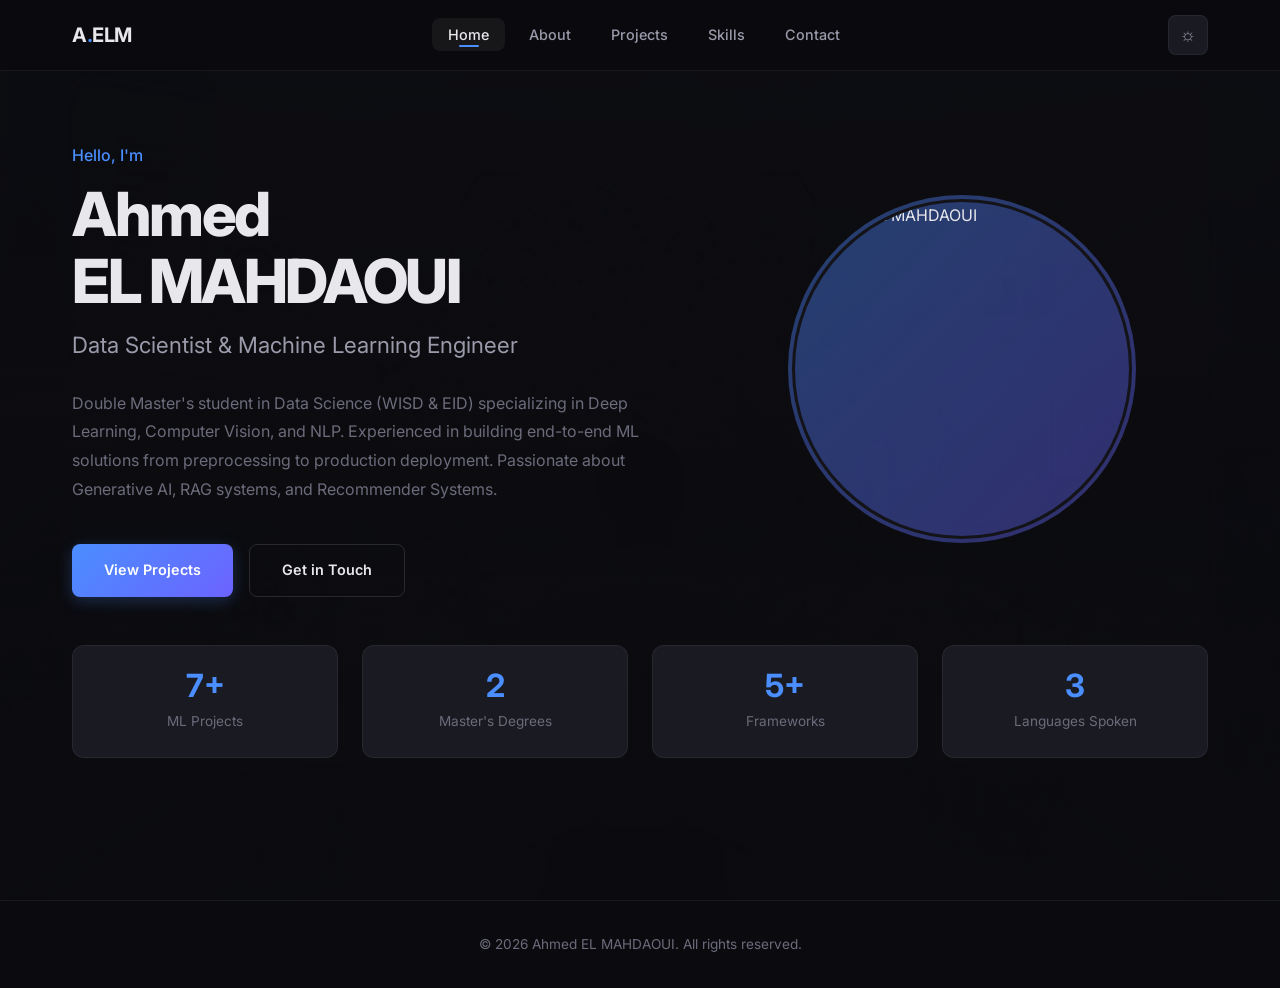
==== commit e0ee596b: "add dark/light theme toggle" ====
--- a/index.html
+++ b/index.html
@@ -27,6 +27,10 @@
         <li><a href="skills.html">Skills</a></li>
         <li><a href="contact.html">Contact</a></li>
       </ul>
+      <button class="theme-toggle" aria-label="Toggle theme">
+        <span class="icon-sun">&#9788;</span>
+        <span class="icon-moon">&#9790;</span>
+      </button>
       <div class="menu-toggle">
         <span></span>
         <span></span>
--- a/css/style.css
+++ b/css/style.css
@@ -34,6 +34,38 @@
   --radius-lg: 20px;
   --transition: 0.3s ease;
   --font: 'Inter', 'Segoe UI', system-ui, -apple-system, sans-serif;
+  --nav-bg: rgba(11, 11, 15, 0.85);
+  --nav-bg-scroll: rgba(11, 11, 15, 0.95);
+  --overlay-from: rgba(11, 11, 15, 0.85);
+  --overlay-to: rgba(11, 11, 15, 0.95);
+  --mobile-menu-bg: rgba(11, 11, 15, 0.98);
+  --hover-bg: rgba(255, 255, 255, 0.05);
+}
+
+/* --- Light Theme --- */
+[data-theme="light"] {
+  --bg-primary: #f5f5f7;
+  --bg-secondary: #eaeaee;
+  --bg-card: #ffffff;
+  --bg-card-hover: #f0f0f4;
+  --border-color: rgba(0, 0, 0, 0.08);
+  --border-hover: rgba(0, 0, 0, 0.15);
+  --text-primary: #1a1a2e;
+  --text-secondary: #4a4a5a;
+  --text-muted: #7a7a8a;
+  --accent: #3b7cdf;
+  --accent-dim: rgba(59, 124, 223, 0.1);
+  --accent-glow: rgba(59, 124, 223, 0.2);
+  --gradient-accent: linear-gradient(135deg, #3b7cdf, #5a54d6);
+  --shadow-sm: 0 2px 8px rgba(0, 0, 0, 0.06);
+  --shadow-md: 0 4px 20px rgba(0, 0, 0, 0.08);
+  --shadow-lg: 0 8px 40px rgba(0, 0, 0, 0.1);
+  --nav-bg: rgba(245, 245, 247, 0.85);
+  --nav-bg-scroll: rgba(245, 245, 247, 0.95);
+  --overlay-from: rgba(245, 245, 247, 0.88);
+  --overlay-to: rgba(245, 245, 247, 0.96);
+  --mobile-menu-bg: rgba(245, 245, 247, 0.98);
+  --hover-bg: rgba(0, 0, 0, 0.04);
 }
 
 html {
@@ -94,7 +126,12 @@
   width: 100%;
   height: 100%;
   z-index: -1;
-  background: linear-gradient(180deg, rgba(11, 11, 15, 0.85) 0%, rgba(11, 11, 15, 0.95) 100%);
+  background: linear-gradient(180deg, var(--overlay-from) 0%, var(--overlay-to) 100%);
+  transition: background 0.4s ease;
+}
+
+[data-theme="light"] .bg-wrapper img {
+  opacity: 0.04;
 }
 
 /* --- Navigation --- */
@@ -103,7 +140,7 @@
   top: 0;
   width: 100%;
   z-index: 1000;
-  background: rgba(11, 11, 15, 0.85);
+  background: var(--nav-bg);
   backdrop-filter: blur(20px);
   -webkit-backdrop-filter: blur(20px);
   border-bottom: 1px solid var(--border-color);
@@ -111,7 +148,7 @@
 }
 
 .navbar.scrolled {
-  background: rgba(11, 11, 15, 0.95);
+  background: var(--nav-bg-scroll);
   box-shadow: var(--shadow-sm);
 }
 
@@ -155,7 +192,53 @@
 .nav-links a:hover,
 .nav-links a.active {
   color: var(--text-primary);
-  background: rgba(255, 255, 255, 0.05);
+  background: var(--hover-bg);
+}
+
+/* Theme Toggle */
+.theme-toggle {
+  width: 40px;
+  height: 40px;
+  border: 1px solid var(--border-color);
+  border-radius: var(--radius-sm);
+  background: var(--bg-card);
+  color: var(--text-secondary);
+  cursor: pointer;
+  display: flex;
+  align-items: center;
+  justify-content: center;
+  font-size: 1.15rem;
+  transition: all var(--transition);
+  flex-shrink: 0;
+  margin-left: 0.75rem;
+  line-height: 1;
+}
+
+.theme-toggle:hover {
+  border-color: var(--accent);
+  color: var(--accent);
+  background: var(--accent-dim);
+}
+
+.theme-toggle .icon-sun,
+.theme-toggle .icon-moon {
+  display: none;
+}
+
+[data-theme="dark"] .theme-toggle .icon-sun {
+  display: block;
+}
+
+[data-theme="dark"] .theme-toggle .icon-moon {
+  display: none;
+}
+
+[data-theme="light"] .theme-toggle .icon-sun {
+  display: none;
+}
+
+[data-theme="light"] .theme-toggle .icon-moon {
+  display: block;
 }
 
 .nav-links a.active::after {
@@ -1000,7 +1083,7 @@
     top: 70px;
     left: 0;
     right: 0;
-    background: rgba(11, 11, 15, 0.98);
+    background: var(--mobile-menu-bg);
     backdrop-filter: blur(20px);
     flex-direction: column;
     padding: 1.5rem 2rem;
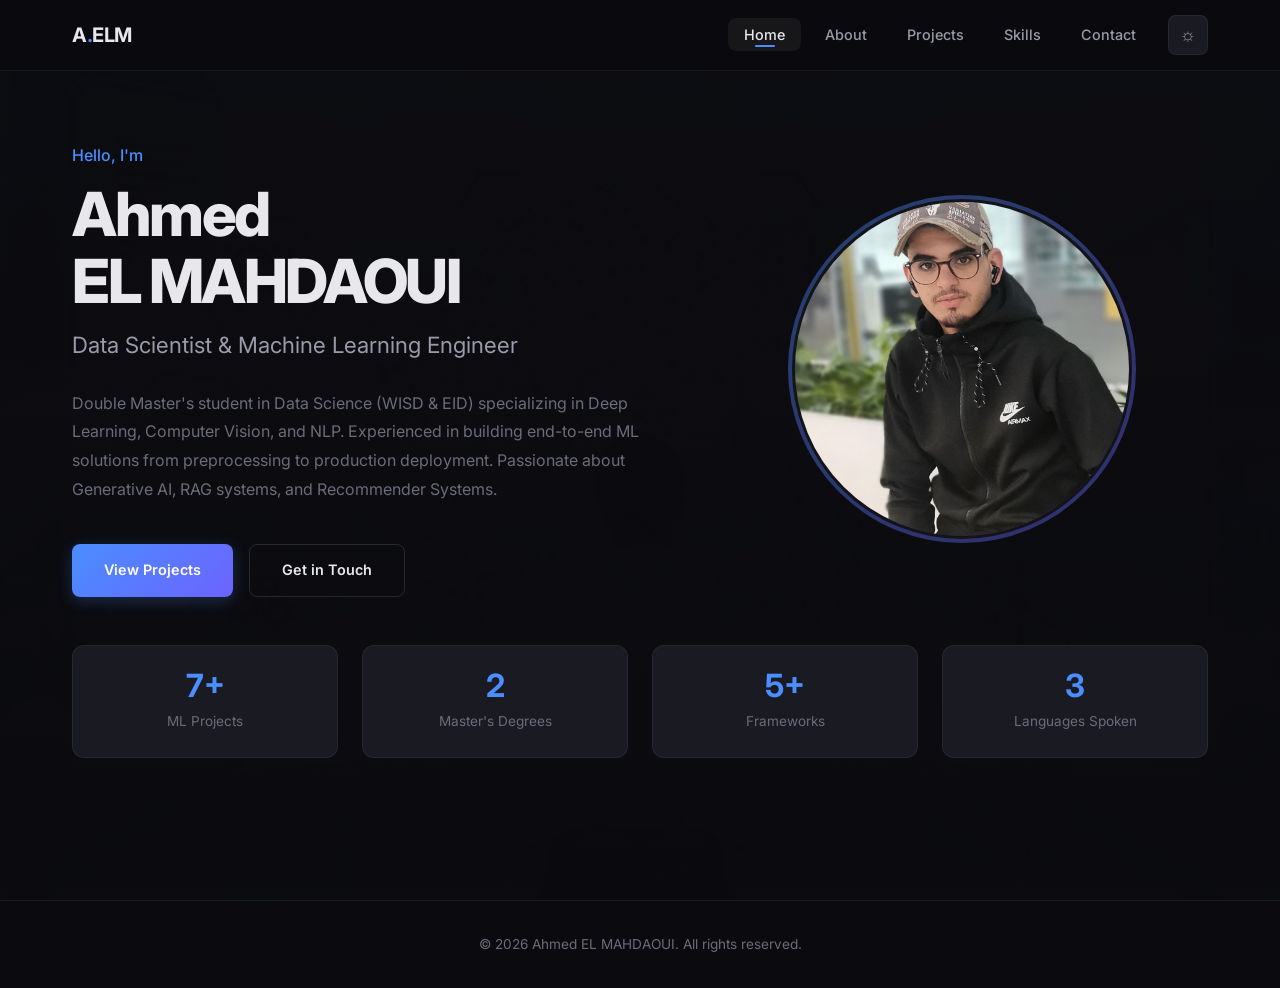
==== commit d4247896: "fix theme toggle button layout and functionality" ====
--- a/index.html
+++ b/index.html
@@ -1,5 +1,5 @@
 <!DOCTYPE html>
-<html lang="en">
+<html lang="en" data-theme="dark">
 <head>
   <meta charset="UTF-8">
   <meta name="viewport" content="width=device-width, initial-scale=1.0">
@@ -20,21 +20,23 @@
   <nav class="navbar">
     <div class="nav-container">
       <a href="index.html" class="nav-logo">A<span>.</span>ELM</a>
-      <ul class="nav-links">
-        <li><a href="index.html">Home</a></li>
-        <li><a href="about.html">About</a></li>
-        <li><a href="projects.html">Projects</a></li>
-        <li><a href="skills.html">Skills</a></li>
-        <li><a href="contact.html">Contact</a></li>
-      </ul>
-      <button class="theme-toggle" aria-label="Toggle theme">
-        <span class="icon-sun">&#9788;</span>
-        <span class="icon-moon">&#9790;</span>
-      </button>
-      <div class="menu-toggle">
-        <span></span>
-        <span></span>
-        <span></span>
+      <div class="nav-right">
+        <ul class="nav-links">
+          <li><a href="index.html">Home</a></li>
+          <li><a href="about.html">About</a></li>
+          <li><a href="projects.html">Projects</a></li>
+          <li><a href="skills.html">Skills</a></li>
+          <li><a href="contact.html">Contact</a></li>
+        </ul>
+        <button class="theme-toggle" aria-label="Toggle theme">
+          <span class="icon-sun">&#9788;</span>
+          <span class="icon-moon">&#9790;</span>
+        </button>
+        <div class="menu-toggle">
+          <span></span>
+          <span></span>
+          <span></span>
+        </div>
       </div>
     </div>
   </nav>
--- a/css/style.css
+++ b/css/style.css
@@ -173,6 +173,12 @@
   color: var(--accent);
 }
 
+.nav-right {
+  display: flex;
+  align-items: center;
+  gap: 1rem;
+}
+
 .nav-links {
   display: flex;
   align-items: center;
@@ -210,8 +216,8 @@
   font-size: 1.15rem;
   transition: all var(--transition);
   flex-shrink: 0;
-  margin-left: 0.75rem;
   line-height: 1;
+  padding: 0;
 }
 
 .theme-toggle:hover {
@@ -1078,6 +1084,10 @@
 }
 
 @media (max-width: 768px) {
+  .nav-right {
+    gap: 0.5rem;
+  }
+
   .nav-links {
     position: fixed;
     top: 70px;
@@ -1102,6 +1112,12 @@
     width: 100%;
   }
 
+  .theme-toggle {
+    width: 36px;
+    height: 36px;
+    font-size: 1rem;
+  }
+
   .menu-toggle {
     display: flex;
   }
